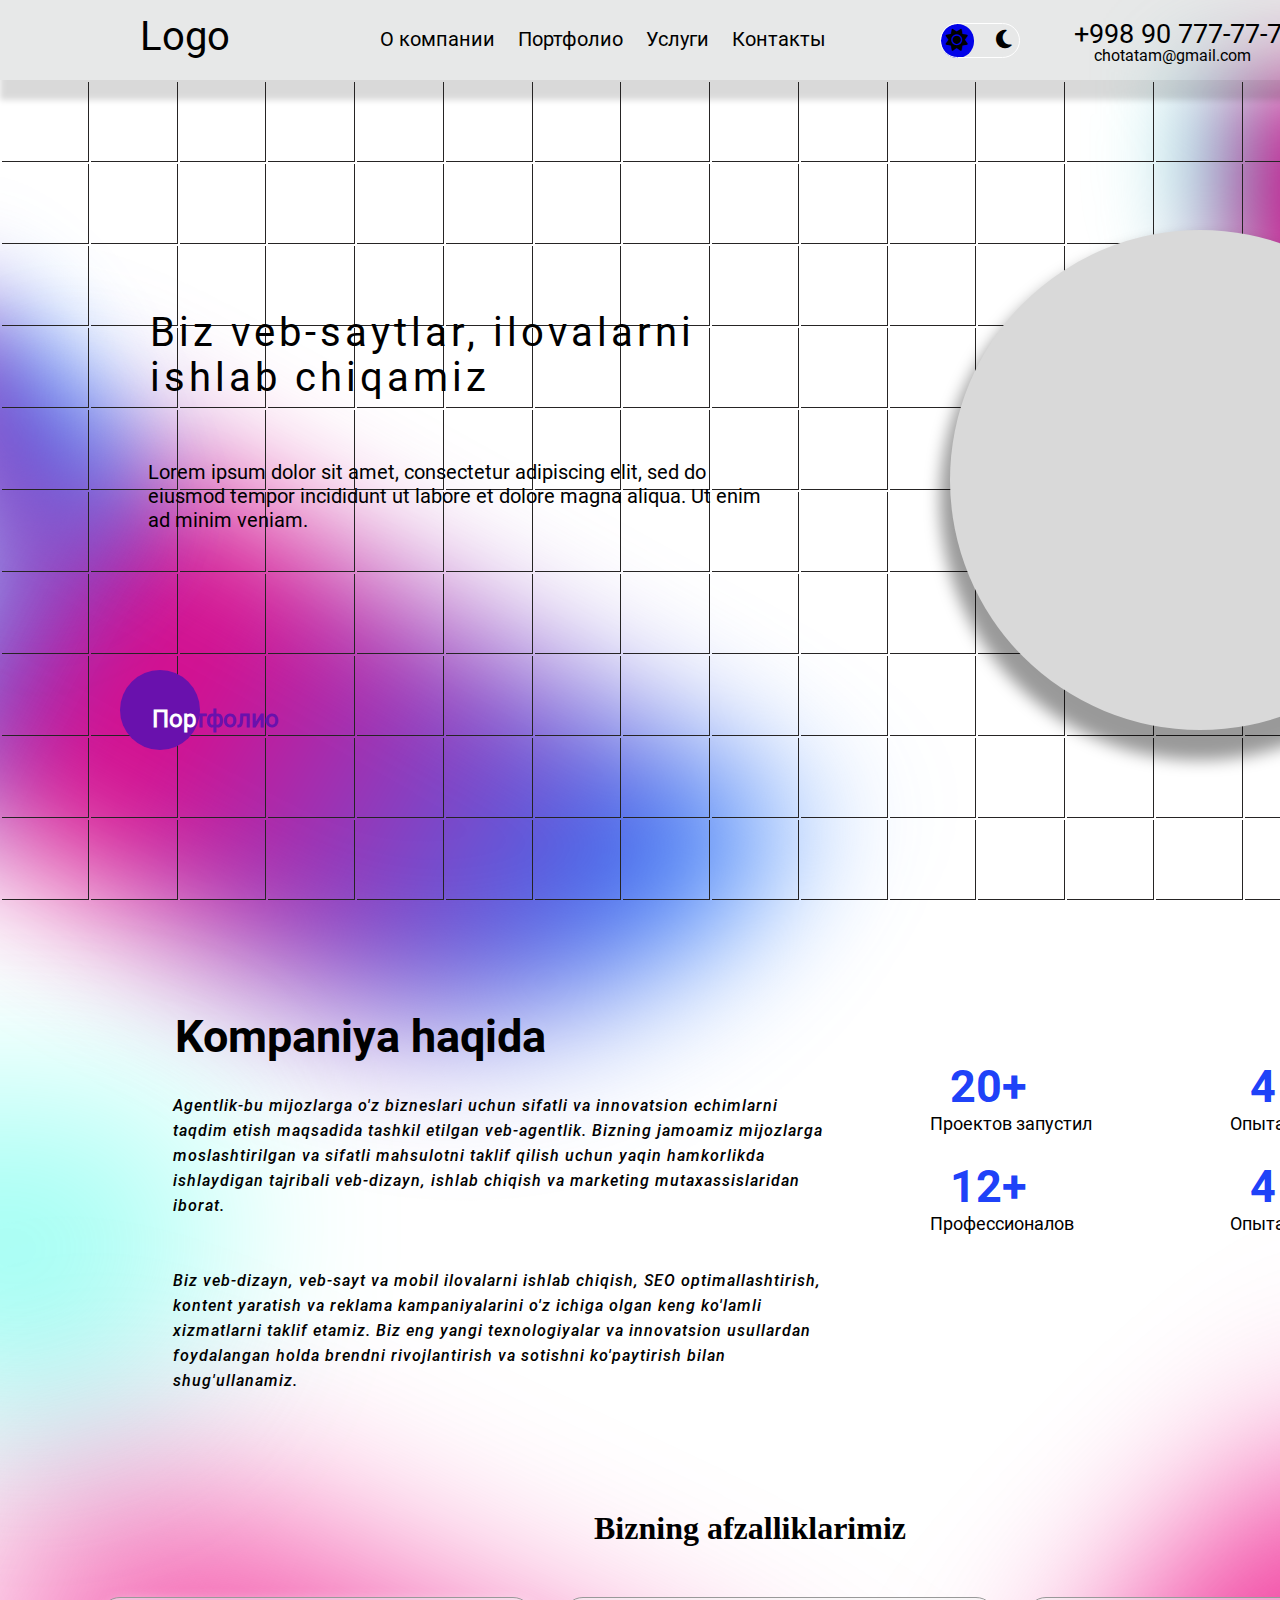
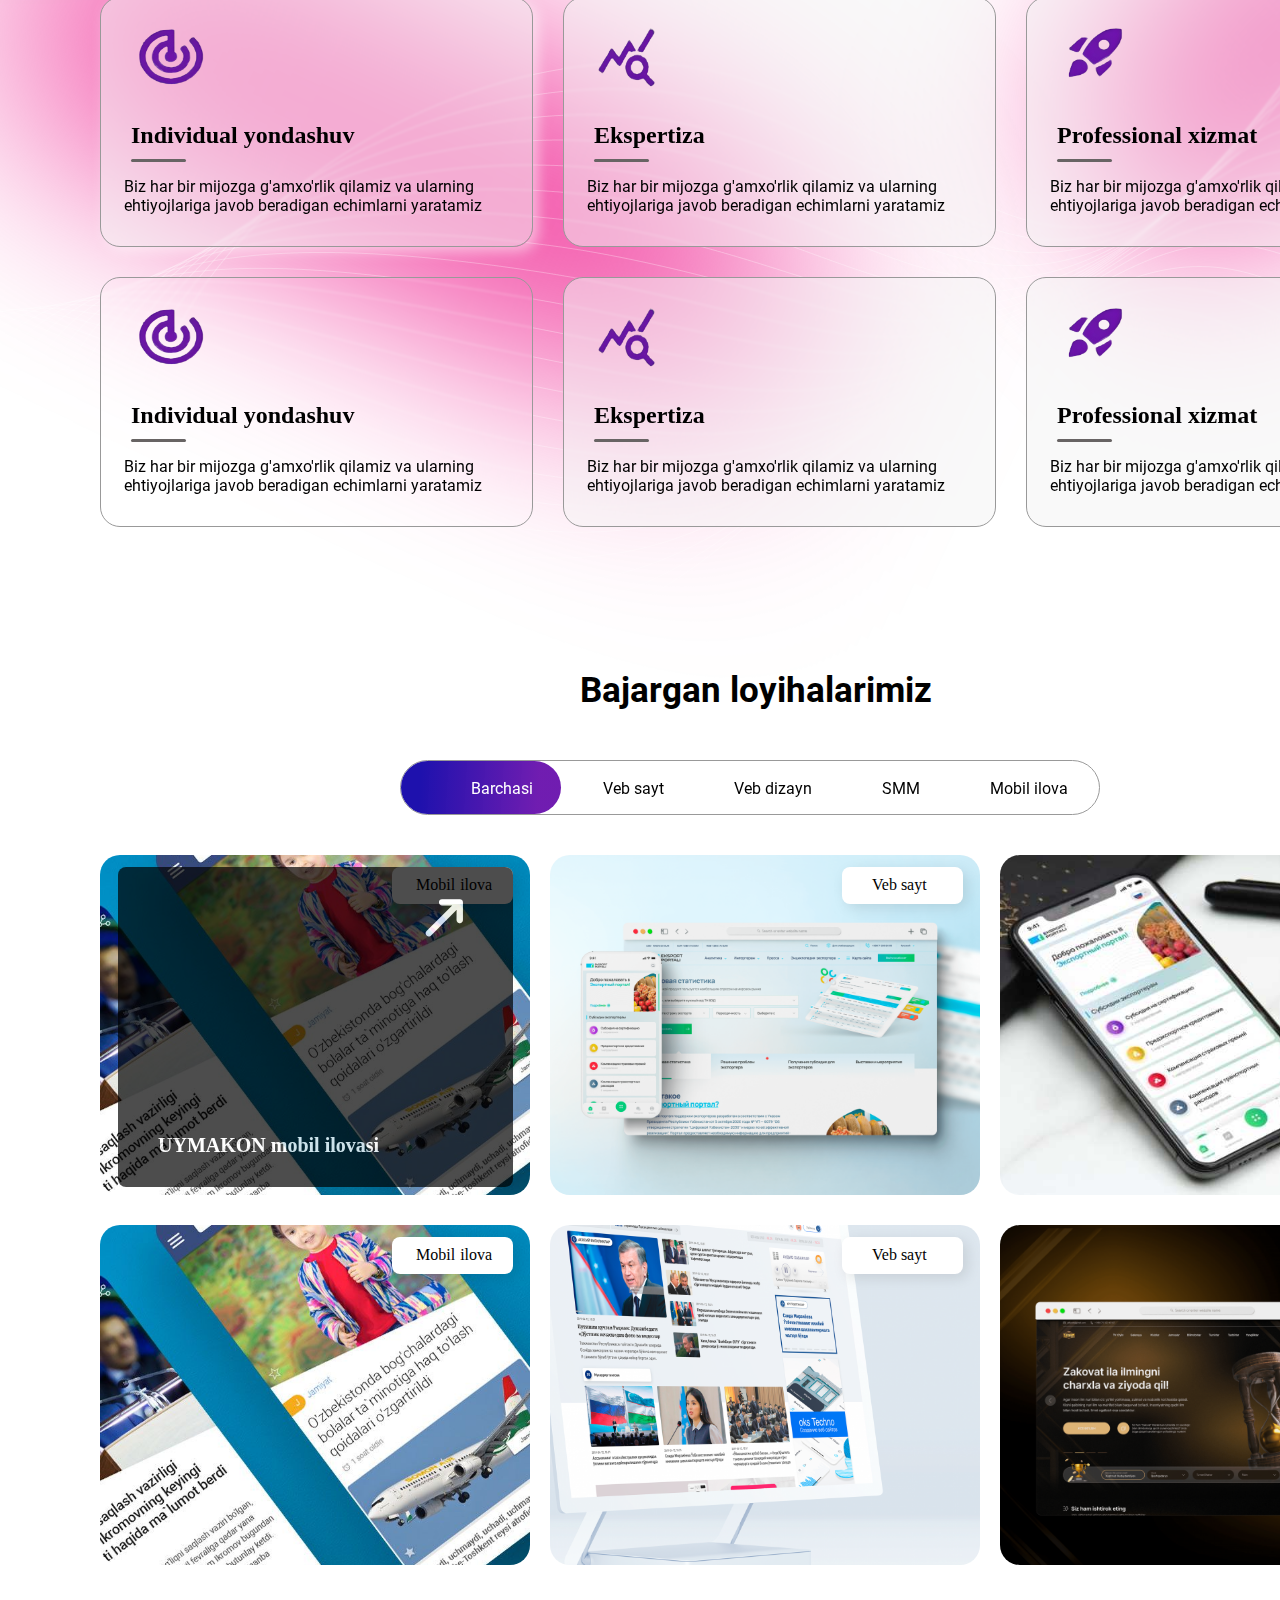
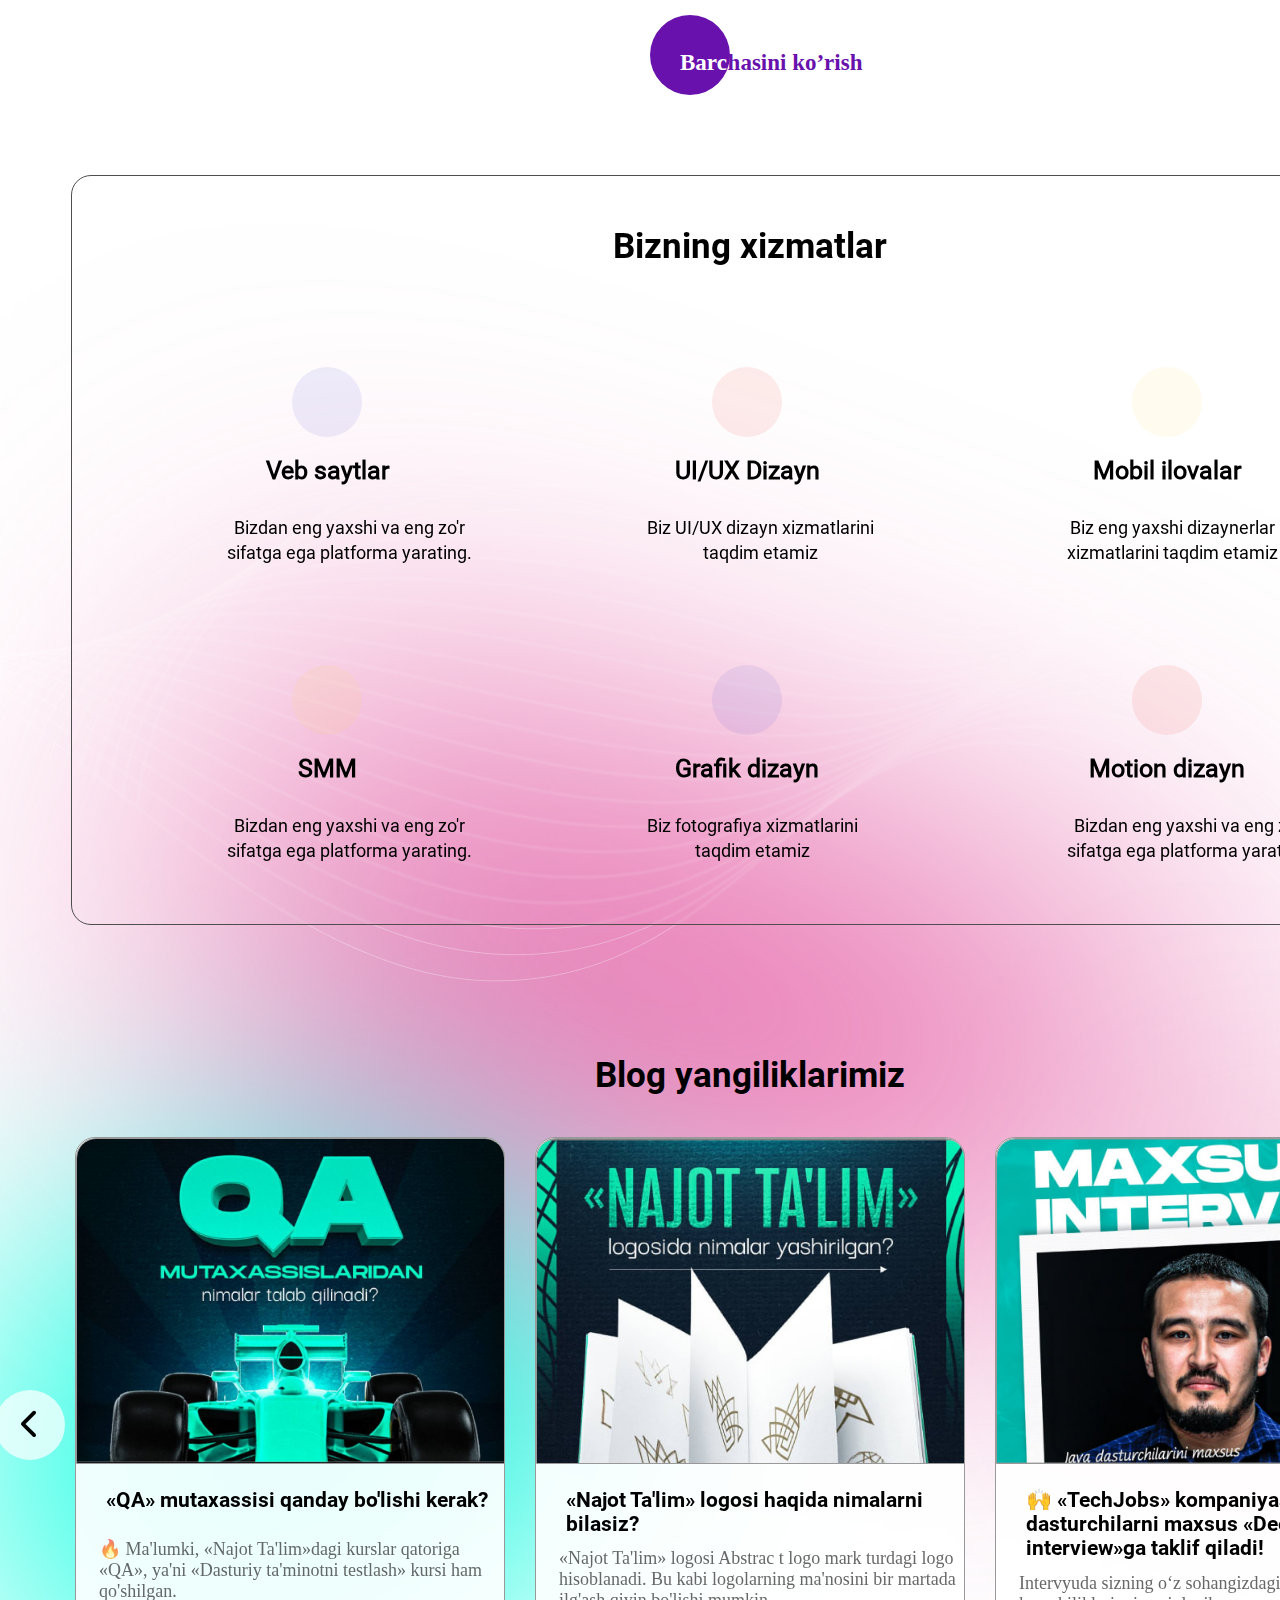
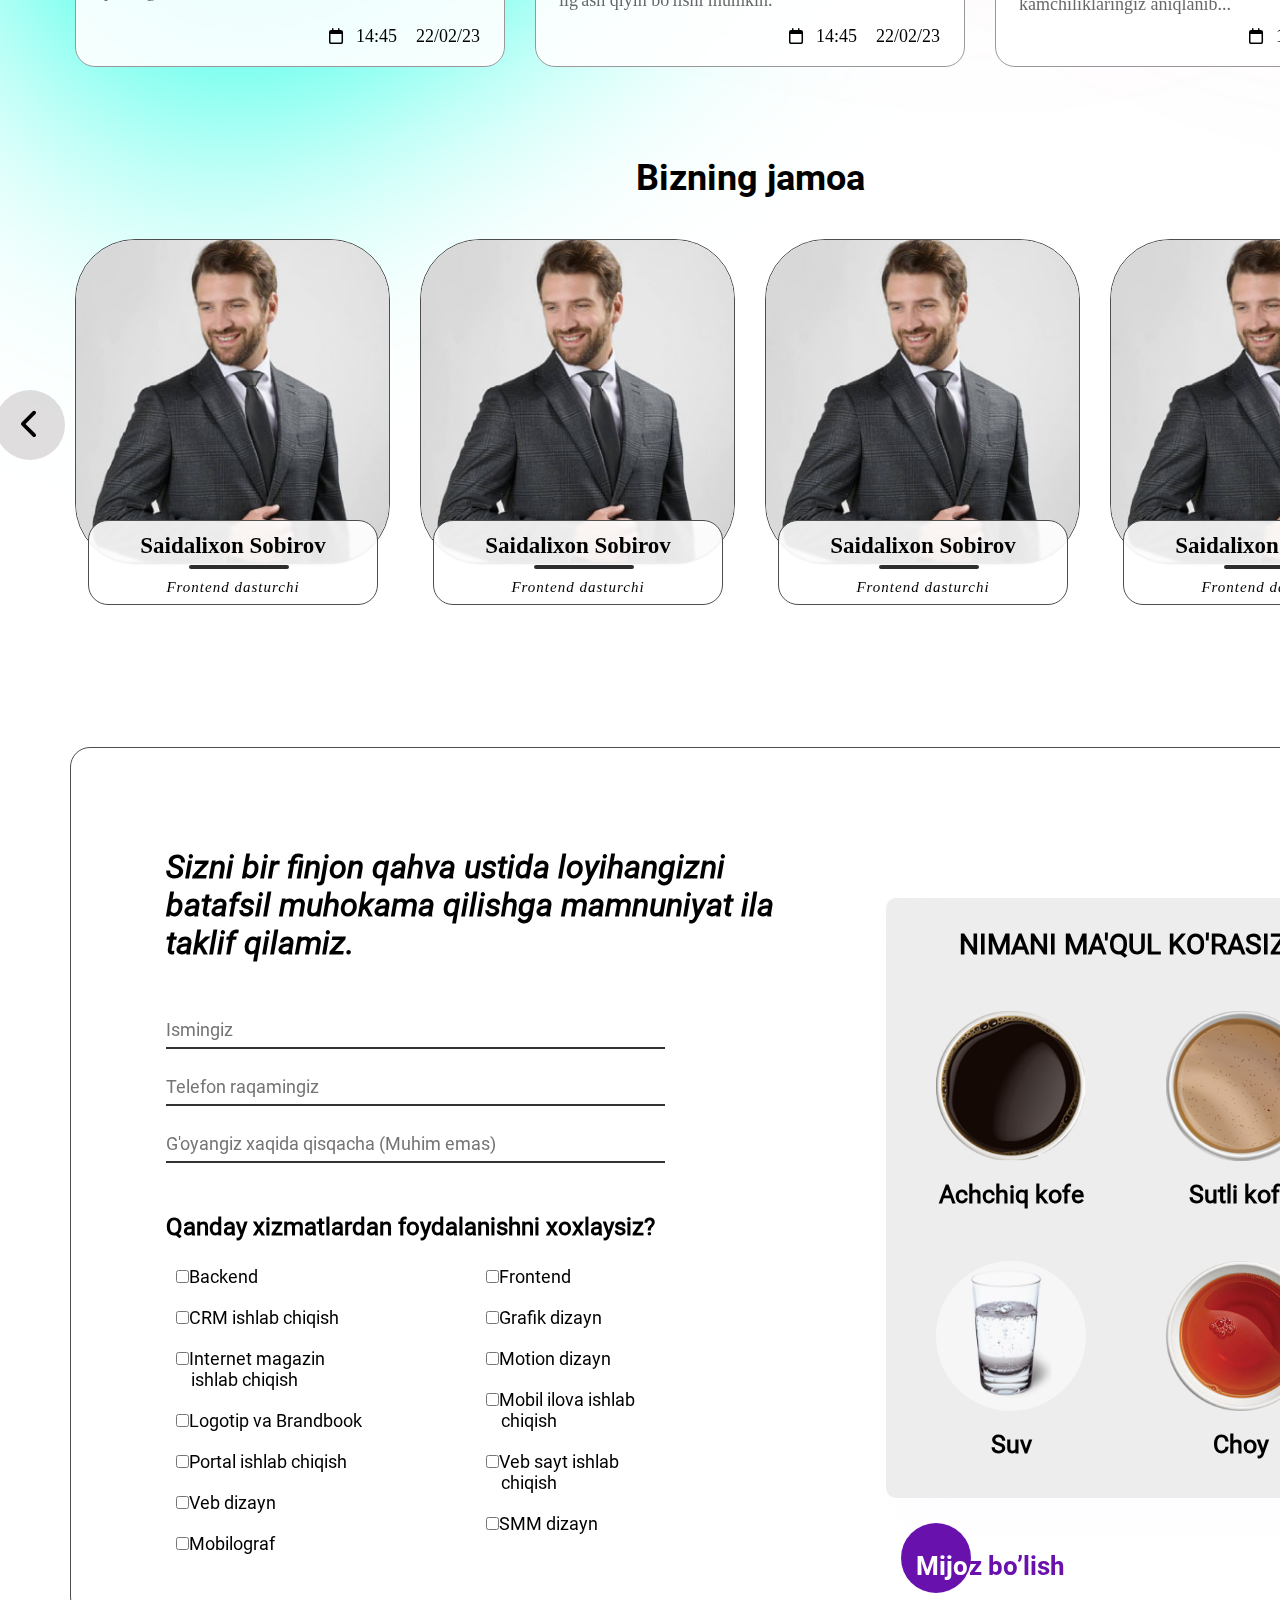
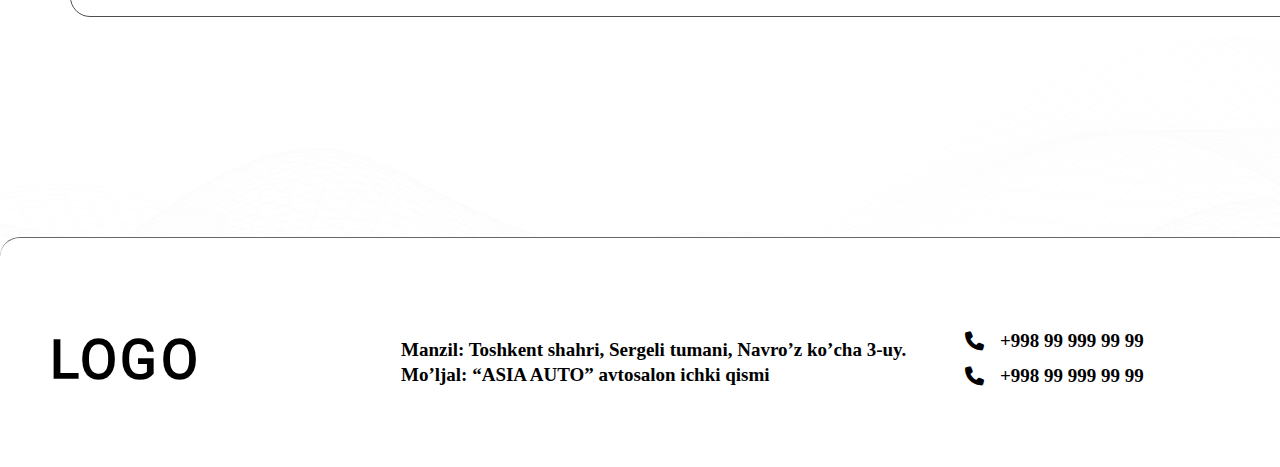
==== index.html @ abd41920 "commit" ====
<!DOCTYPE html>
<html lang="en">

<head>
    <meta charset="UTF-8">
    <meta http-equiv="X-UA-Compatible" content="IE=edge">
    <meta name="viewport" content="width=device-width, initial-scale=1.0">
    <title>Document</title>
    <link rel="stylesheet" href="./min.css">
    <link rel="stylesheet" href="./fontawesome-free-6.3.0-web/fontawesome-free-6.3.0-web/css/all.css">
</head>

<body>


    <div class="navbar" id="nav">
        <div class="contenr">
            <p id="l">Logo</p>
            <p id="p" class="rang">О компании</p>
            <p class="rang1">Портфолио</p>
            <p class="rang2">Услуги</p>
            <p class="rang3">Контакты</p>
            <div class="mom">

                <i class="fa-solid fa-sun" onclick="ok1()"></i>
                <i class="fa-sharp fa-solid fa-moon" onclick="ok2()"></i>
                <div class="oy"></div>



                <div class="numm">
                    <!-- <p id="ppp" class="rang4">+998-90-777-77-77</p> -->
                    <p id="pp" class="rang4">+998 90 777-77-77</p> <br>
                    <p id="pm" class="rang5"> chotatam@gmail.com</p>
                </div>

                <button id="but">Заказать звонок</button>

            </div>

        </div>
    </div>
    <!-- mobilne -->
   <div class="mnavbar">

    <div class="mcon">
        <h2 id="mh2">Logo</h2></div>
        <div class="wap">
            
            <div class="mmom">
                <i class="fa-solid fa-sun" id="ok1" onclick="ok1()"></i>
                <i class="fa-sharp fa-solid fa-moon" id="ok2" onclick="ok2()"></i>
                <div class="moy"></div>
            </div>
        </div>

   </div>
    <!-- /mobilni -->


    <div class="top">
        <div class="riga"></div>
        <div class="topp"></div>
        <div class="tep"></div>


        <div class="katak">
            <table>
                <tr id="tr">
                    <!-- <td id="td"> -->
                    <td></td>
                    <td></td>
                    <td></td>
                    <td></td>
                    <td></td>
                    <td></td>
                    <td></td>
                    <td></td>
                    <td></td>
                    <td></td>
                    <td></td>
                    <td></td>
                    <td></td>
                    <td></td>
                    <td></td>
                    <td></td>
                    <td></td>
                    <td></td>


                    <!-- </td> -->

                </tr>
                <tr id="tr">
                    <!-- <td id="td"> -->
                    <td></td>
                    <td></td>
                    <td></td>
                    <td></td>
                    <td></td>
                    <td></td>
                    <td></td>
                    <td></td>
                    <td></td>
                    <td></td>
                    <td></td>
                    <td></td>
                    <td></td>
                    <td></td>
                    <td></td>
                    <td></td>
                    <td></td>
                    <td></td>

                    <!-- </td> -->
                <tr id="tr" >
                    <!-- <td id="td"> -->
                    <td></td>
                    <td></td>
                    <td></td>
                    <td></td>
                    <td></td>
                    <td></td>
                    <td></td>
                    <td></td>
                    <td></td>
                    <td></td>
                    <td></td>
                    <td></td>
                    <td></td>
                    <td></td>
                    <td></td>
                    <td></td>
                    <td></td>
                    <td></td>

                    <!-- </td> -->

                </tr>
                <tr id="tr">
                    <!-- <td id="td"> -->
                    <td></td>
                    <td></td>
                    <td></td>
                    <td></td>
                    <td></td>
                    <td></td>
                    <td></td>
                    <td></td>
                    <td></td>
                    <td></td>
                    <td></td>
                    <td></td>
                    <td></td>
                    <td></td>
                    <td></td>
                    <td></td>
                    <td></td>
                    <td></td>

                    <!-- </td> -->

                </tr>
                <tr id="tr">
                    <!-- <td id="td"> -->
                    <td></td>
                    <td></td>
                    <td></td>
                    <td></td>
                    <td></td>
                    <td></td>
                    <td></td>
                    <td></td>
                    <td></td>
                    <td></td>
                    <td></td>
                    <td></td>
                    <td></td>
                    <td></td>
                    <td></td>
                    <td></td>
                    <td></td>
                    <td></td>

                    <!-- </td> -->

                </tr>
                <tr id="tr">
                    <!-- <td id="td"> -->
                    <td></td>
                    <td></td>
                    <td></td>
                    <td></td>
                    <td></td>
                    <td></td>
                    <td></td>
                    <td></td>
                    <td></td>
                    <td></td>
                    <td></td>
                    <td></td>
                    <td></td>
                    <td></td>
                    <td></td>
                    <td></td>
                    <td></td>
                    <td></td>

                    <!-- </td> -->

                </tr>
                <tr id="tr">
                    <!-- <td id="td"> -->
                    <td></td>
                    <td></td>
                    <td></td>
                    <td></td>
                    <td></td>
                    <td></td>
                    <td></td>
                    <td></td>
                    <td></td>
                    <td></td>
                    <td></td>
                    <td></td>
                    <td></td>
                    <td></td>
                    <td></td>
                    <td></td>
                    <td></td>
                    <td></td>

                    <!-- </td> -->

                </tr>

                </tr>
                <tr id="tr">
                    <!-- <td id="td"> -->
                    <td></td>
                    <td></td>
                    <td></td>
                    <td></td>
                    <td></td>
                    <td></td>
                    <td></td>
                    <td></td>
                    <td></td>
                    <td></td>
                    <td></td>
                    <td></td>
                    <td></td>
                    <td></td>
                    <td></td>
                    <td></td>
                    <td></td>
                    <td></td>

                    <!-- </td> -->

                </tr>
                <tr id="tr">
                    <!-- <td id="td"> -->
                    <td></td>
                    <td></td>
                    <td></td>
                    <td></td>
                    <td></td>
                    <td></td>
                    <td></td>
                    <td></td>
                    <td></td>
                    <td></td>
                    <td></td>
                    <td></td>
                    <td></td>
                    <td></td>
                    <td></td>
                    <td></td>
                    <td></td>
                    <td></td>


                    <!-- </td> -->

                </tr>
                <tr id="tr">
                    <!-- <td id="td"> -->
                    <td></td>
                    <td></td>
                    <td></td>
                    <td></td>
                    <td></td>
                    <td></td>
                    <td></td>
                    <td></td>
                    <td></td>
                    <td></td>
                    <td></td>
                    <td></td>
                    <td></td>
                    <td></td>
                    <td></td>
                    <td></td>
                    <td></td>
                    <td></td>


                    <!-- </td> -->

                </tr>
                <div class="mcon">
                    <div class="mkatak">
                        <!-- </td> -->
                        <tr id="mtd" >
                         <!-- <td id="td"> -->
                         <td></td>
                         <td></td>
                         <td></td>
                         <td></td>
                         <td></td>
                   
                         <!-- </td> -->
     
                     </tr> 
                     <tr   id="mtd">
                        <!-- <td id="td"> -->
                        <td></td>
                        <td></td>
                        <td></td>
                        <td></td>
                        <td></td>
                    
                        <!-- </td> -->
    
                    </tr> 
                    <tr   id="mtd">
                        <!-- <td id="td"> -->
                        <td></td>
                        <td></td>
                        <td></td>
                        <td></td>
                        <td></td>
                  
    
                        <!-- </td> -->
    
                    </tr> 
                    <tr  id="mtd" >
                        <!-- <td id="td"> -->
                        <td></td>
                        <td></td>
                        <td></td>
                        <td></td>
                        <td></td>
                
    
                        <!-- </td> -->
    
                    </tr> 
                    <tr   id="mtd">
                        <!-- <td id="td"> -->
                        <td></td>
                        <td></td>
                        <td></td>
                        <td></td>
                        <td></td>
                 
    
                        <!-- </td> -->
    
                    </tr> 
                    <tr  id="mtd" >
                        <!-- <td id="td"> -->
                        <td></td>
                        <td></td>
                        <td></td>
                        <td></td>
                        <td></td>
               
    
                        <!-- </td> -->
    
                    </tr> 
                    <tr  id="mtd" >
                        <!-- <td id="td"> -->
                        <td></td>
                        <td></td>
                        <td></td>
                        <td></td>
                        <td></td>
               
    
                        <!-- </td> -->
    
                    </tr> 
                    <tr  id="mtd" >
                        <!-- <td id="td"> -->
                        <td></td>
                        <td></td>
                        <td></td>
                        <td></td>
                        <td></td>
                   
    
                        <!-- </td> -->
    
                    </tr> 
                    <tr  id="mtd" >
                        <!-- <td id="td"> -->
                        <td></td>
                        <td></td>
                        <td></td>
                        <td></td>
                    
                       
                       
                       
                        <td></td>
    
                        <!-- </td> -->
    
                    </tr> 
             </div>
                </div>
            </table>
        </div>
       
    </div>
    <div class="contenrr">

        <h1 class="rang6">Biz veb-saytlar, ilovalarni <br>
            ishlab chiqamiz</h1>
        <p class="rang7">Lorem ipsum dolor sit amet, consectetur
            adipiscing elit, sed do <br> eiusmod tempor incididunt
            ut labore et dolore magna aliqua. Ut enim <br> ad minim veniam.</p>

        <!-- dumaloq -->
     <div class="mcon">   <div class="ura">
        <div class="dom"></div>
     <div class="domm"></div>
     <h2 class="rangh">Пор<span>тфолио</span> </h2>
     </div></div>
    </div>


    <div class="kompanya">

        <div class="tex">
            <h1 class="rang8">Kompaniya haqida</h1>
            <p class="rang9">Agentlik-bu mijozlarga o'z bizneslari uchun sifatli
                va innovatsion echimlarni <br> taqdim etish maqsadida tashkil
                etilgan veb-agentlik. Bizning jamoamiz mijozlarga <br> moslashtirilgan va
                sifatli mahsulotni taklif qilish uchun yaqin hamkorlikda <br> ishlaydigan
                tajribali veb-dizayn, ishlab chiqish va marketing mutaxassislaridan <br> iborat. <br> <br> <br>

                Biz veb-dizayn, veb-sayt va mobil ilovalarni ishlab chiqish, SEO optimallashtirish, <br>
                kontent yaratish va reklama kampaniyalarini o'z ichiga olgan keng ko'lamli <br> xizmatlarni
                taklif etamiz. Biz eng yangi texnologiyalar va innovatsion usullardan <br> foydalangan holda
                brendni rivojlantirish va sotishni ko'paytirish bilan <br> shug'ullanamiz.</p>
        </div>

        <div class="tex2">
            <div class="t1">
                <h1 id="ii"> 20+</h1>
                <p id="ip" class="rang10">Проектов запустил</p>
            </div>
            <div class="t2">
                <h1 id="ii"> 4 года</h1>
                <p id="ip" class="rang11"> Опыта разработки</p>
            </div> <br>
            <div class="t3">
                <h1 id="ii"> 12+</h1>
                <p id="ip" class="rang12"> Профессионалов</p>
            </div>
            <div class="t4">
                <h1 id="ii"> 4 года</h1>
                <p id="ip" class="rang13">Опыта разработки</p>
            </div>

        </div>
        <div class="topbl">

        </div>
    </div>

    <div class="contenrr">
        <div class="biz">
            <h1 class="rang14">Bizning afzalliklarimiz</h1>
            <div class="b1"><img src="./p3-removebg-preview.png" alt="" width="80px" height="80px" id="b1iim">
                <h2 id="soz">Individual yondashuv</h2>
                <div class="hr"></div>
                <p class="rang15">Biz har bir mijozga g'amxo'rlik qilamiz va ularning <br> ehtiyojlariga javob beradigan
                    echimlarni
                    yaratamiz</p>
            </div>
            <div class="b2"><img src="./p2-removebg-preview.png" alt="" width="80px" height="80px" id="b1iim">
                <h2 id="soz">Ekspertiza</h2>
                <div class="hr"></div>
                <p class="rang16">Biz har bir mijozga g'amxo'rlik qilamiz va ularning <br> ehtiyojlariga javob beradigan
                    echimlarni
                    yaratamiz</p>
            </div>
            <div class="b3"><img src="./p1-removebg-preview.png" alt="" width="80px" height="80px" id="b1iim">
                <h2 id="soz"> Professional xizmat</h2>
                <div class="hr"></div>
                <p class="rang17">Biz har bir mijozga g'amxo'rlik qilamiz va ularning <br> ehtiyojlariga javob beradigan
                    echimlarni
                    yaratamiz</p>
            </div>
            <div class="b4"><img src="./p3-removebg-preview.png" alt="" width="80px" height="80px" id="b1iim">
                <h2 id="soz"> Individual yondashuv</h2>
                <div class="hr"></div>
                <p class="rang18">Biz har bir mijozga g'amxo'rlik qilamiz va ularning <br> ehtiyojlariga javob beradigan
                    echimlarni
                    yaratamiz</p>
            </div>
            <div class="b5"><img src="./p2-removebg-preview.png" alt="" width="80px" height="80px" id="b1iim">
                <h2 id="soz">Ekspertiza</h2>
                <div class="hr"></div>
                <p class="rang19">Biz har bir mijozga g'amxo'rlik qilamiz va ularning <br> ehtiyojlariga javob beradigan
                    echimlarni
                    yaratamiz</p>
            </div>
            <div class="b6"><img src="./p1-removebg-preview.png" alt="" width="80px" height="80px" id="b1iim">
                <h2 id="soz">Professional xizmat</h2>
                <div class="hr"></div>
                <p class="rang20">Biz har bir mijozga g'amxo'rlik qilamiz va ularning <br> ehtiyojlariga javob beradigan
                    echimlarni
                    yaratamiz</p>
            </div>

            <div class="rt"></div>
            <div class="lt"></div>
        </div>

    </div>
    <div class="contenrr">
        <div class="loyiha">
            <h1 id="ba">Bajargan loyihalarimiz</h1>
            <div class="menyu">
                <p class="rang21" id="men" onclick="m1()" style="color: white; ">Barchasi</p>
                <p class="rang22" id="men" onclick="m2()"> Veb sayt</p>
                <p class="rang23" id="men" onclick="m3()">Veb dizayn</p>
                <p class="rang24" id="men" onclick="m4()">SMM</p>
                <p class="rang25" id="men" onclick="m5()">Mobil ilova</p>
                <div class="yumaloq"></div>
            </div>
            <div class="imge">
                <div class="imgg">
                    <div class="vv">
                        <h2 id="mm">Mobil <span id="ss">ilova</span></h2>
                    </div>
                    <img src="./img/i1.png" alt="" id="ima">
                </div>
                <div class="chiq1">
                    <div class="tex11">
                        <h2 id="nn">UYMAKON mobil ilovasi
                            <i class="fa-solid fa-arrow-up-long" id="ico"></i>
                        </h2>
                    </div>

                </div>
            </div>


            <div class="imge1">
                <div class="imgg">
                    <div class="vv">
                        <h2>Veb sayt</h2>
                    </div>
                    <img src="./img/i2.png" alt="" id="ima">

                </div>
                <div class="chiq">
                    <div class="tex1">

                    </div>
                    <h2 id="hh">UYMAKON mobil ilovasi
                        <i class="fa-solid fa-arrow-up-long" id="ico"></i>
                    </h2>
                </div>
            </div>


            <div class="imge2">
                <div class="imgg">
                    <div class="vv">
                        <h2 style="padding-left: 10px;">SMM</h2>
                    </div>
                    <img src="./img/i3.png" alt="" id="ima">
                </div>
                <div class="chiq">
                    <div class="tex1">

                    </div>

                    <h2 id="hh">UYMAKON mobil ilovasi
                        <i class="fa-solid fa-arrow-up-long" id="ico"></i>
                    </h2>
                </div>
            </div>


            <div class="imge3">
                <div class="imgg">
                    <div class="vv">
                        <h2 id="mm">Mobil <span id="ss">ilova</span></h2>
                    </div>
                    <img src="./img/i1.png" alt="" id="ima">
                </div>
                <div class="chiq">
                    <div class="tex1">

                    </div>
                    <h2 id="hh">UYMAKON mobil ilovasi
                        <i class="fa-solid fa-arrow-up-long" id="ico"></i>
                    </h2>
                </div>
            </div>


            <div class="imge4">
                <div class="imgg">
                    <div class="vv">
                        <h2>Veb sayt</h2>
                    </div>
                    <img src="./img/i5.png" alt="" id="ima">
                </div>
                <div class="chiq">
                    <div class="tex1">

                    </div>
                    <h2 id="hh">UYMAKON mobil ilovasi
                        <i class="fa-solid fa-arrow-up-long" id="ico"></i>
                    </h2>
                </div>
            </div>


            <div class="imge5">
                <div class="imgg">
                    <div class="vv">
                        <h2 style="padding-left: 10px;">SMM</h2>
                    </div>
                    <img src="./img/i6.png" alt="" id="ima">

                </div>
                <div class="chiq">
                    <div class="tex1">

                    </div>
                    <h2 id="hh">UYMAKON mobil ilovasi
                        <i class="fa-solid fa-arrow-up-long" id="ico"></i>
                    </h2>
                </div>
            </div>


            <div class="ish"></div>
            <h2 id="ish">Barc <span id="is">hasini ko’rish</span></h2>

        </div>

        <div class="contenrr">
            <div class="xizmat">
                <div class="bxiz">
                    <h1 id="iia">Bizning xizmatlar</h1>
                    <div class="bx1">
                        <div class="bd1" style="background: rgba(84, 84, 212, 0.1);">

                        </div>
                        <div class="btex1">
                            <h1 id="veb">Veb saytlar</h1>
                            <p class="rang31">Bizdan eng yaxshi va eng zo'r <br> sifatga ega platforma yarating.</p>
                        </div>
                    </div>

                    <div class="bx2">
                        <div class="bd2" style="background: rgba(240, 64, 55, 0.1);">

                        </div>
                        <div class="btex2">
                            <h1 id="veb">UI/UX Dizayn</h1>
                            <p class="rang26">Biz UI/UX dizayn xizmatlarini <br> taqdim etamiz </p>
                        </div>
                    </div>

                    <div class="bx3">
                        <div class="bd3" style="background: rgba(254, 220, 90, 0.1);">

                        </div>
                        <div class="btex3">
                            <h1 id="veb">Mobil ilovalar</h1>
                            <p class="rang27">Biz eng yaxshi dizaynerlar <br> xizmatlarini taqdim etamiz</p>
                        </div>
                    </div>

                    <div class="bx4">
                        <div class="bd4" style="background: rgba(254, 220, 90, 0.1);">

                        </div>
                        <div class="btex4">
                            <h1 id="veb">SMM</h1>
                            <p class="rang28">Bizdan eng yaxshi va eng zo'r <br> sifatga ega platforma yarating.</p>
                        </div>
                    </div>

                    <div class="bx5">
                        <div class="bd5" style="
                    background: rgba(84, 84, 212, 0.1);">

                        </div>
                        <div class="btex5">
                            <h1 id="veb">Grafik dizayn</h1>
                            <p class="rang29">Biz fotografiya xizmatlarini <br>
                                taqdim etamiz </p>
                        </div>
                    </div>

                    <div class="bx6">
                        <div class="bd6" style="
                    background: rgba(240, 64, 55, 0.1);">

                        </div>
                        <div class="btex6">
                            <h1 id="veb">Motion dizayn</h1>
                            <p class="rang30">Bizdan eng yaxshi va eng zo'r <br> sifatga ega platforma yarating.</p>
                        </div>
                    </div>
                </div>
                <div class="xmm">

                </div>
            </div>
        </div>

        <div class="contenrr">
            <div class="bizblog">
                <div class="bimg">
                    <h2 id="bllo">
                        Blog yangiliklarimiz
                    </h2>
                    <div class="blo1" id="blo">
                        <div class="bimg">
                            <img src="./img/bb1.png" alt="">
                        </div>
                        <h2 id="qq">«QA» mutaxassisi qanday bo'lishi kerak?</h2>
                        <p id="pqq" class="rang32">🔥 Ma'lumki, «Najot Ta'lim»dagi kurslar qatoriga «QA»,
                            ya'ni «Dasturiy ta'minotni testlash» kursi ham qo'shilgan. </p>
                        <p id="qpas"><i class="fa-regular fa-calendar"></i>
                        <h2 id="data1">14:45</h2>
                        <h2 id="data">22/02/23</h2>
                        </p>
                    </div>
                    <div class="blo2">
                        <div class="bimg2">
                            <img src="./img/bb2.jpg" alt="">
                        </div>
                        <h2 id="qq">«Najot Ta'lim» logosi haqida nimalarni bilasiz?</h2>
                        <p id="pqq" style="margin-top: 10px;" class="rang33">«Najot Ta'lim» logosi Abstrac t logo mark
                            turdagi logo hisoblanadi.
                            Bu kabi logolarning ma'nosini bir martada ilg'ash qiyin bo'lishi mumkin.</p>
                        <p id="qpas"><i class="fa-regular fa-calendar"></i>
                        <h2 id="data1">14:45</h2>
                        <h2 id="data">22/02/23</h2>
                        </p>



                    </div>
                    <div class="blo3">
                        <div class="bimg3">
                            <img src="./img/bb3.jpg" alt="">
                        </div>
                        <h2 id="qq">🙌 «TechJobs» kompaniyasi Java dasturchilarni maxsus «Deep interview»ga taklif
                            qiladi!</h2>
                        <p id="pqq" style="margin-top: 35px;" class="rang34">Intervyuda sizning oʻz sohangizdagi
                            boʻshliqlaringiz, kamchiliklaringiz aniqlanib...</p>
                        <p id="qpas"><i class="fa-regular fa-calendar"></i>
                        <h2 id="data1">14:45</h2>
                        <h2 id="data">22/02/23</h2>
                        </p>

                    </div>
                    <div class="ran"></div>
                    <div class="ran1"></div>
                    <button id="bu" onclick="le1()"><i class="fa-solid fa-chevron-left"></i></button>
                    <button id="buu"><i class="fa-solid fa-chevron-right"></i></button>
                </div>
            </div>
        </div>

        <div class="contenrr">
            <div class="bjamo">
                <h1 id="bj">Bizning jamoa</h1>
                <div class="bj1">
                    <img src="./img/bj6.jpg" alt="">
                    <div class="fro" id="fro">
                        <h2 id="tf">Saidalixon Sobirov</h2>
                        <div class="tf"></div>
                        <h2 id="tff">Frontend dasturchi</h2>
                    </div>
                </div>

                <div class="bj2">
                    <img src="./img/bj6.jpg" alt="">
                    <div class="fro" id="fro1">

                        <h2 id="tf">Saidalixon Sobirov</h2>
                        <div class="tf"></div>
                        <h2 id="tff">Frontend dasturchi</h2>
                    </div>
                </div>

                <div class="bj3">
                    <img src="./img/bj6.jpg" alt="">
                    <div class="fro" id="fro2">
                        <h2 id="tf">Saidalixon Sobirov</h2>
                        <div class="tf"></div>
                        <h2 id="tff">Frontend dasturchi</h2>
                    </div>
                </div>

                <div class="bj4">
                    <img src="./img/bj6.jpg" alt="">
                    <div class="fro" id="fro3">
                        <h2 id="tf">Saidalixon Sobirov</h2>
                        <div class="tf"></div>
                        <h2 id="tff">Frontend dasturchi</h2>
                    </div>
                </div>
                <button id="bu1" onclick="le1()"><i class="fa-solid fa-chevron-left"></i></button>
                <button id="buu1"><i class="fa-solid fa-chevron-right"></i></button>
            </div>
        </div>

        <div class="contenrr">
            <div class="choy">
                <div class="kchoy">
                    <div class="choy1">
                        <h1 id="cc">Sizni bir finjon qahva ustida loyihangizni batafsil muhokama qilishga mamnuniyat ila
                            taklif qilamiz.</h1>
                        <input type="name" id="name" class="baa" placeholder="Ismingiz">
                        <input type="name" id="name1" placeholder="Telefon raqamingiz">
                        <input type="name" id="name2" placeholder="G'oyangiz xaqida qisqacha (Muhim emas)">
                        <h2 id="cc1">Qanday xizmatlardan foydalanishni xoxlaysiz?</h2>

                        <div class="chk">
                            <p> <input type="checkbox" id="chk">Backend</p> <br>
                            <p> <input type="checkbox"  id="chk">CRM ishlab chiqish</p><br>
                            <p> <input type="checkbox"  id="chk">Internet magazin <span id="ch2">ishlab</span> chiqish</p><br>
                            <p> <input type="checkbox"  id="chk">Logotip va Brandbook</p><br>
                            <p> <input type="checkbox"  id="chk">Portal ishlab chiqish </p><br>
                            <p><input type="checkbox"  id="chk">Veb dizayn</p><br>
                            <p><input type="checkbox"  id="chk">Mobilograf</p><br>


                        </div>

                        <div class="chk1">
                            <p> <input type="checkbox"  id="chk">Frontend</p> <br>
                            <p> <input type="checkbox"  id="chk">Grafik dizayn</p><br>
                            <p> <input type="checkbox"  id="chk">Motion dizayn</p><br>
                            <p> <input type="checkbox"  id="chk">Mobil ilova
                                ishlab <span id="ch3"  id="chk">chiqish</span></p><br>
                            <p> <input type="checkbox"  id="chk">Veb sayt ishlab <span id="ch1">chiqish</span> </p><br>
                            <p><input type="checkbox"  id="chk">SMM dizayn</p><br>



                        </div>

                    
                    </div>
                    <div class="choy2">
                        <h1 id="oxir">NIMANI MA'QUL KO'RASIZ?</h1>
                        <div class="imgch">
                            <img src="./img/kof.png" alt="">
                            <h2 id="ko">Achchiq kofe</h2>
                        </div>
                        <div class="imgch1">
                            <img src="./img/sut.png" alt="" > 
                            <h2 id="ko">Sutli kofe</h2>
                        </div>
                        <div class="imgch2">
                            <img src="./img/suv.png" alt="" style="border-radius: 50%
                            ;">
                            <h2 id="ko">Suv</h2>
                        </div>
                        <div class="imgch3">
                            <img src="./img/choy.png" alt="">
                            <h2 id="ko">Choy</h2>
                        </div>
                    </div>
                    <div class="chdom"></div>
                    <div class="choy3">
                        <h2>Mijo <span id="mmz">z bo’lish</span></h2>
                    </div>
                </div>
            </div>
        </div>
        <div class="contenrr">
            <div class="logo">
                <div class="log"></div>
                <div class="log1">
                        <h1 id="loo">LOGO</h1>
                        <h2 id="manzil">Manzil:  Toshkent shahri, Sergeli tumani, Navro’z ko’cha 3-uy. <br>
                            Mo’ljal:  “ASIA AUTO” avtosalon ichki qismi</h2>
                           <div class="nam">
                            <h2 id="nam"><i class="fa-solid fa-phone"></i> +998 99 999 99 99</h2> 
                            <h2 id="nam"> <i class="fa-solid fa-phone"></i>+998 99 999 99 99</h2>
                           </div>
                           <div class="ijti">
                         <h2> <i class="fab fa-telegram"></i></h2>
                         <h2> <i class="fab fa-instagram"></i></h2>
                         <h2><i class="fa-brands fa-facebook"></i></h2>

                           </div>
                </div>
            </div>
        </div>
        <script src="./app.js"></script>
</body>

</html>
---- min.css ----
html {
  scroll-behavior: smooth;
}



* {
  margin: 0;
  padding: 0;
  box-sizing: border-box;

}


body {
  height: 1000px;
}


#ac {
  width: 100%;
  height: 100%;

}

.navbar {
  width: 100%;
  height: 80px;
  background-color:
    rgba(23, 25, 29, 0.1);
  /* position: fixed ; */
  z-index: 50;
  box-shadow: 0px 20px 6px 0px rgb(0 0 0 / 15%);
  top: 0;

}

.top {
  width: 100%;
  height: 80px;

  top: 0;

}

.contenr {
  width: 1500px;
  margin: 0 auto;
  padding: 15px 0;
  height: 0;


}

.contenrr {
  width: 1500px;
  margin: 0 auto;
}

.rang,
.rang1,
.rang2,
.rang3 {
  font-size: 20px;
  padding-top: 12px;
  font-family: ok;
}

#p {
  padding-left: 150px;

}

p {
  float: left;
  padding-left: 23px;
}

#l {
  font-size: 40px;
  padding-left: 90px;
  margin-top: -2px;
  font-family: ok;
}


.mom {
  margin-left: 890px;
  width: 80px;
  height: 35px;
  margin-top: 8px;
  border-radius: 50px;
  border: 1px solid white;
  cursor: pointer;


}

.fa-moon {
  margin-left: 55px;
  margin-top: 5px;
  font-size: 21px;
  cursor: pointer;
  position: fixed;
  position: relative;
}



.fa-sun {
  font-size: 22px;
  margin-left: 5px;
  margin-top: 5px;
  cursor: pointer;
  position: absolute;

}

.oy {
  width: 33px;
  height: 34px;
  background-color: blue;
  border-radius: 50px;
  margin-top: -27px;
  margin-left: 0px;
  cursor: pointer;
  position: relative;
  z-index: -1;



}


table {
  width: 100%;
  margin: 0;
  border: none;
  border-top: none;
  box-sizing: border-box;
  position: absolute;


}

td {

  padding: 0;
  padding: 0 auto;
  height: 80px;
  margin: 0 auto;
  border: 1px solid rgb(38, 36, 36);





}

.katak {
  width: 1600px;
  /* margin-top: 48px; */

}

#tr>td {
  border-top: none;
  border-left: none;
  filter: blur(0.6px);

}

.numm {
  float: left;

}

#pp {
  position: absolute;
  font-size: 27px;
  margin: -40px 0 0 110px;
  font-family: ok;
  width: 300px;

}

#pm {
  position: absolute;
  /* font-size: 25px; */
  margin: -30px 0 0 130px;
  font-family: ok;
}

#but {
  float: left;
  position: absolute;
  top: 0;
  margin: 12px 0 0 410px;
  width: 180px;
  height: 50px;
  font-size: 15px;
  background-color: rgba(105, 17, 173, 1);
  border: none;
  border-radius: 5px;
  color: white;
  font-family: ok;
  transition: 1.5s;

}


.riga {
  position: absolute;
  width: 354px;
  height: 312px;
  background: linear-gradient(to left, #267DFF -25%, rgba(237, 0, 128, 1) 78%, #00FFE0 100%);
  filter: blur(50px);
  z-index: -1;
  border-bottom-left-radius: 305px;
  border-bottom-right-radius: 200px;
  border-top-right-radius: 50px;
  right: 0;
  right: 0;

}

.dom {
  width: 500px;
  height: 500px;
  position: absolute;
  background-color: rgba(217, 217, 217, 1);
  border-radius: 50%;
  /* right: 0; */
  margin: 70px 70px 0 950px;
  box-shadow: 0px 20px 16px 10px rgb(0 0 0 / 40%);
}

.rang6 {
  position: absolute;
  z-index: 10;
  width: 600px;
  line-height: 45px;
  margin: 150px 0 0 150px;
  font-family: ok;
  font-size: 40px;
  font-weight: lighter;

  letter-spacing: 4px;
}


@font-face {
  font-family: ok;
  src: url(./Roboto/Roboto-Regular.ttf);
}

.rang7 {
  position: absolute;
  z-index: 10;
  margin: 300px 0 0 125px;
  font-family: ok;
  font-size: 20px;

}

.topp {
  position: absolute;
  width: 854px;
  height: 410px;
  background: linear-gradient(to left, #267DFF 5%, rgba(237, 0, 128, 1) 78%, #267DFF 100%);
  filter: blur(70px);
  z-index: -1;
  border-bottom-left-radius: 3005px;
  border-bottom-right-radius: 200000px;
  border-top-left-radius: 15000px;
  left: -100px;
  margin: 500px 0 0 0;
  transform: rotate(29deg);

}

.tep {
  position: absolute;
  width: 154px;
  height: 310px;
  background: linear-gradient(to left, #267DFF 40%, rgba(237, 0, 128, 1) 30%, #267DFF 100%);
  filter: blur(50px);
  z-index: -1;
  border-radius: 50%;
  left: -070px;
  margin: 200px 0 0 0;
  transform: rotate(-30deg);

}




.domm {
  width: 80px;
  height: 80px;
  background-color: rgba(105, 17, 173, 1);
  border-radius: 50%;
  position: absolute;
  top: 670px;
  margin-left: 120px;

}

.rangh {
  position: absolute;
  margin: 545px 0 0 152px;
  color: white;
  font-family: ok;
}

span {
  color: rgba(105, 17, 173, 1);
}

.kompanya {
  width: 1500px;
  height: 600px;
  /* background-color: #267DFF; */
  position: relative;
  margin: 750px auto 0 auto;


}


.rang8 {
  font-size: 45px;
  margin: 0 0 0 25px;
  font-family: oo;

}

@font-face {
  font-family: oo;
  src: url(./Roboto/Roboto-Bold.ttf);
}

.tex {
  width: 700px;
  height: auto;
  margin: 100px 0 0 150px;
  position: absolute;
  z-index: 1;

}

.rang9 {
  font-family: op;
  padding-top: 30px;
  letter-spacing: 1px;
  line-height: 25px;
}

@font-face {
  font-family: op;
  src: url(./Roboto/Roboto-MediumItalic.ttf);
}

.topbl {
  width: 400px;
  height: 300px;
  background-color: #00FFE0;
  filter: blur(100px);
  border-bottom-left-radius: 3005px;
  border-bottom-right-radius: 2000px;
  opacity: 0.4;
  position: relative;
  top: 200px;
  left: -200px;
}

.tex2 {
  position: absolute;
  width: 600px;
  height: 400px;
  /* background-color: #00FFE0; */
  right: 0;
  top: 50px;

}

.t1 {
  width: 300px;
  height: 100px;
  float: left;
  margin: 100px 0 0 0;
}

.t2 {
  width: 300px;
  height: 100px;
  float: left;
  margin: 100px 0 0 0;
}

.t3 {
  width: 300px;
  height: 100px;
  float: left;
}

.t4 {
  width: 300px;
  height: 100px;
  float: left;
}

#ii {
  padding-left: 50px;
  font-size: 45px;
  font-family: oo;
  color: rgba(0, 40, 248, 0.89);
}

#ip {
  padding-left: 30px;
  font-family: ok;
  font-size: 18px;

}

.biz {
  width: 100%;
  height: 700px;
  background-image: url(./lines.png);
  background-repeat: no-repeat;
}

.rang14 {
  text-align: center;
}

.b1 {
  box-sizing: border-box;
  position: relative;
  width: 433px;
  height: 250px;
  left: 100px;
  top: 50px;
  float: left;
  background-color: rgba(243, 243, 243, 0.5);
  border: 1px solid #999999;
  box-shadow: 5px 4px 14px rgba(255, 255, 255, 0.55);
  backdrop-filter: blur(1px);

  border-radius: 20px;


}

.b2 {
  box-sizing: border-box;
  float: left;
  width: 433px;
  height: 250px;
  left: 130px;
  top: 50px;
  position: relative;
  background-color: rgba(243, 243, 243, 0.5);
  border: 1px solid #999999;
  backdrop-filter: blur(1px);

  border-radius: 20px;
}

.b3 {
  box-sizing: border-box;
  position: relative;
  width: 433px;
  height: 250px;
  left: 160px;
  top: 50px;
  float: left;
  background-color: rgba(243, 243, 243, 0.5);
  border: 1px solid #999999;
  backdrop-filter: blur(1px);
  /* Note: backdrop-filter has minimal browser support */

  border-radius: 20px;
}

.b4 {
  box-sizing: border-box;
  position: relative;
  float: left;
  width: 433px;
  height: 250px;
  left: 100px;
  top: 80px;
  border: 1px solid #999999;
  backdrop-filter: blur(1px);

  border-radius: 20px;
}

.b5 {
  box-sizing: border-box;
  position: relative;
  float: left;
  width: 433px;
  height: 250px;
  left: 130px;
  top: 80px;

  background-color: rgba(243, 243, 243, 0.5);
  border: 1px solid #999999;
  backdrop-filter: blur(1px);

  border-radius: 20px;
}

.b6 {
  box-sizing: border-box;
  position: relative;
  float: left;
  width: 433px;
  height: 250px;
  left: 160px;
  top: 80px;

  background-color: rgba(243, 243, 243, 0.5);
  border: 1px solid #999999;
  backdrop-filter: blur(1px);
  /* Note: backdrop-filter has minimal browser support */

  border-radius: 20px;
}

.lt {
  position: absolute;
  z-index: -1;
  width: 800px;
  height: 200px;
  filter: blur(120px);
  background-color: rgba(237, 0, 128, 1);
  transform: rotate(25deg);
  margin: 100px 0 0 0;
}

.rt {
  position: absolute;
  z-index: -1;
  width: 400px;
  height: 200px;
  filter: blur(100px);
  background-color: rgba(237, 0, 128, 1);
  transform: rotate(-45deg);
  margin: 0px 0 0 1078px;

}

#b1iim {
  margin: 20px 0 0 30px;
}


.hr {
  width: 55px;
  height: 3px;
  border-radius: 20px;
  background-color: #686464;
  margin: 10px 0 15px 30px;
}


#soz {
  padding: 20px 0 0 30px;
}

.rang15,
.rang16,
.rang17,
.rang18,
.rang19,
.rang20 {
  font-family: ok;
}



.loyiha {
  width: 100%;
  height: 600px;
  /* background-color: #3c00ff; */
}

.menyu {
  height: 55px;
  width: 700px;
  background-color: #267DFF;
  margin: 150px auto 0 auto;
  box-sizing: border-box;
  background: rgba(255, 255, 255, 0.5);
  border: 1px solid #999999;
  backdrop-filter: blur(2px);
  /* Note: backdrop-filter has minimal browser support */

  border-radius: 90px;
}


#men {
  padding: 18px 0 0 70px;
  font-family: ok;
  cursor: pointer;
  transition: 1s;

}

.yumaloq {
  width: 160px;
  height: 100%;
  background: linear-gradient(93.5deg, #1E11AD 12.37%, rgba(105, 17, 173, 0.95) 85.28%);
  border-radius: 30px;
  transition: 1s;
  position: relative;
  z-index: -1;
}

#ba {

  position: absolute;
  margin: -90px 0 0 580px;
  font-family: oo;
  font-size: 35px;
}

/* imglar bolimi */
.imge {
  width: 430px;
  height: 340px;
  float: left;

}

.imgg img {
  width: 430px;
  height: 340px;
  border-radius: 20px;
  margin: 40px 0 0 100px;
  object-fit: cover;
}

.chiq1 {
  width: 395px;
  height: 320px;
  border-radius: 8px;
  position: absolute;
  margin: -332px 0 0 118px;


}

.tex11 {
  background: rgba(0, 0, 0, 0.87);
  width: 395px;
  height: 320px;
  opacity: .8;
  border-radius: 8px;

}

#nn {
  position: absolute;
  bottom: 30px;
  color: white;
  margin: 0 0 0 40px;
  font-style: normal;
  font-weight: 700;
  font-size: 20px;
  line-height: 24px;

}



/* 1 */

.imge1,
.imge2,
.imge3,
.imge4,
.imge5 {
  width: 430px;
  height: 340px;
  cursor: pointer;
  float: left;
  margin-left: 20px;
  margin-bottom: 30px;
}

.imge3 {
  margin-left: 0;
}

.imgg img {
  width: 430px;
  height: 340px;
  border-radius: 20px;
  margin: 40px 0 0 100px;
  object-fit: cover;
}

.chiq {
  width: 395px;
  height: 320px;
  border-radius: 8px;
  overflow: hidden;
  position: absolute;
  margin: -332px 0 0 118px;
}

.tex1 {
  background: rgba(0, 0, 0, 0.87);
  width: 395px;
  height: 320px;
  transition: 1.2s;
  opacity: .8;
  opacity: -1;


}

.imge1:hover .tex1 {
  transform: scale(1.2);
  transition: 1.2s;
  opacity: .8;
  cursor: pointer;
}

.imge2:hover .tex1 {
  transform: scale(1.2);
  transition: 1.2s;
  opacity: .8;
  cursor: pointer;
}

.imge3:hover .tex1 {
  transform: scale(1.2);
  transition: 1.2s;
  opacity: .8;
  cursor: pointer;
}

.imge4:hover .tex1 {
  transform: scale(1.2);
  transition: 1.2s;
  opacity: 0.7;
  cursor: pointer;
}

.imge5:hover .tex1 {
  transform: scale(1.2);
  transition: 1.2s;
  opacity: .8;
  cursor: pointer;
}

.imge1:hover #hh {
  opacity: 1;
  transition: 1.2s;

}

.imge2:hover #hh {
  opacity: 1;
  transition: 1.2s;

}

.imge3:hover #hh {
  opacity: 1;
  transition: 1.2s;

}

.imge4:hover #hh {
  opacity: 1;
  transition: 1.2s;

}

.imge5:hover #hh {
  opacity: 1;
  transition: 1.2s;

}

#hh {
  position: absolute;
  bottom: 30px;
  color: white;
  margin: 0 0 0 40px;
  font-style: normal;
  font-weight: 700;
  font-size: 20px;
  line-height: 24px;
  opacity: -1;
  transition: 1.2s;

}

.vv {
  position: absolute;
  width: 121px;
  height: 37px;
  background: #FFFFFF;
  box-shadow: 4px 4px 14px rgba(0, 0, 0, 0.1);
  border-radius: 8px;
  margin: 52px 0 0 392px;
}

.vv h2 {
  font-style: normal;
  font-weight: 400;
  font-size: 16px;
  line-height: 19px;

  color: #000000;
  position: absolute;
  width: 61px;
  height: 19px;
  margin: 8px 30px;
}

#ico {
  font-size: 50px;
  position: absolute;
  margin: -240px 0 0 50px;
  transform: rotate(45deg);


}

#mm {

  font-style: normal;
  font-weight: 400;
  font-size: 16px;
  line-height: 19px;

  color: #000000;
  position: absolute;
  width: 61px;
  height: 19px;
  margin: 8px 24px;


}

#ss {
  position: absolute;
  padding-left: 5px;

  color: #000000;
}

.ish {

  width: 80px;
  height: 80px;
  background-color: rgba(105, 17, 173, 1);
  border-radius: 50%;
  position: absolute;
  margin: 800px 0 0 650px;

  z-index: -2;

}

#ish {
  margin: 835px 0 0 680px;
  z-index: 1;
  color: white;
  font-size: 23px;

}

#is {
  z-index: 1;
  margin-left: -5px;
}

.xizmat {
  background-image: url(./lines.png);
  width: 100%;
  height: 800px;
  /* background-color: #000000; */
  float: left;
  margin-top: 300px;

}

.bxiz {
  width: 1358px;
  height: 750px;
  margin: -80px auto 0 auto;
  border: 1px solid #4E4E4E;
  backdrop-filter: blur(1px);
  border-radius: 20px;
}

.bx1,
.bx2,
.bx3,
.bx4,
.bx5,
.bx6 {
  width: 400px;
  height: auto;
  /* background-color: #00FFE0; */
  float: left;
  margin: 30px 0 50px 20px;
}

.bd1,
.bd2,
.bd3,
.bd4,
.bd5,
.bd6 {
  width: 70px;
  height: 70px;
  border-radius: 50%;
  background-color: #1E11AD;
  margin: 20px auto 0 auto;
}

.bx1,
.bx4 {
  margin-left: 55px;
}

#iia {
  text-align: center;
  margin: 50px auto;
  font-size: 35px;
  font-family: oo;

}

#veb {
  text-align: center;
  margin-top: 19px;
  font-size: 25px;
  font-family: ok;
}

.rang26,
.rang27,
.rang28,
.rang29,
.rang30,
.rang31 {
  text-align: center;
  padding-left: 100px;
  padding-top: 30px;
  font-family: ok;
  line-height: 25px;
  font-size: 18px;
}

.xmm {
  position: absolute;
  width: 1000px;
  height: 350px;
  background-color: rgb(224, 69, 151);
  filter: blur(200px);
  z-index: -1;
  border-bottom-left-radius: 3005px;
  border-bottom-right-radius: 200000px;
  border-top-left-radius: 15000px;
  margin-left: 200px;
  margin-top: -100px;
  transform: rotate(19deg);

}

.bizblog {
  width: 100%;
  height: 900px;


}

#bllo {
  font-size: 35px;
  text-align: center;
  font-family: oo;
  width: 400px;
  margin: 1px auto;
}

.blo1 {
  width: 430px;
  height: 530px;
  background-color: #1E11AD;
  float: left;
  margin: 40px 0 0 75px;
  background: rgba(255, 255, 255, 0.9);
  border: 1px solid #999999;
  backdrop-filter: blur(1px);
  border-radius: 20px;
  z-index: 2;
}

.blo2 {
  width: 430px;
  height: 530px;
  background-color: #1E11AD;
  float: left;
  margin: 40px 0 0 30px;
  background: rgba(255, 255, 255, 0.9);
  border: 1px solid #999999;
  backdrop-filter: blur(1px);
  border-radius: 20px;
  z-index: 2;
}

.blo3 {
  width: 430px;
  height: 530px;
  background-color: #1E11AD;
  float: left;
  margin: 40px 0 0 30px;
  background: rgba(255, 255, 255, 0.9);
  border: 1px solid #999999;
  backdrop-filter: blur(1px);
  border-radius: 20px;
  z-index: 2;

}

.blo1 img {

  box-sizing: border-box;

  position: absolute;
  width: 429px;
  height: 326px;
  border: 1px solid #999999;
  backdrop-filter: blur(1px);
  border-radius: 20px 20px 0px 0px;
}

.blo2 img {

  box-sizing: border-box;

  position: absolute;
  width: 429px;
  height: 326px;
  border: 1px solid #999999;
  backdrop-filter: blur(1px);
  border-radius: 20px 20px 0px 0px;
}

.blo3 img {

  box-sizing: border-box;

  position: absolute;
  width: 429px;
  height: 326px;
  border: 1px solid #999999;
  backdrop-filter: blur(1px);
  border-radius: 20px 20px 0px 0px;
}


#bu {
  position: absolute;
  width: 70px;
  height: 70px;
  margin-left: -1430px;
  top: 4590px;

  border: none;
  background: rgba(255, 255, 255, 0.7);
  backdrop-filter: blur(2px);
  border-radius: 50%;
  font-size: 30px;
}


#buu {
  position: absolute;
  width: 70px;
  height: 70px;
  margin-left: 10px;
  top: 4590px;
  border: none;
  background: rgba(255, 255, 255, 0.7);
  backdrop-filter: blur(2px);
  border-radius: 50%;
  font-size: 30px;
}

#qq {
  position: absolute;
  top: 350px;
  font-size: 21px;
  font-family: oo;
  left: 30px;
}

#pqq {
  position: absolute;
  top: 400px;
  font-size: 18px;
  color: rgba(39, 39, 39, 0.7);
}

#qpas {
  position: absolute;
  bottom: 20px;
  margin-left: 230px;
}


#data,
#data1 {
  font-style: normal;
  font-weight: 400;
  font-size: 18px;
  line-height: 16px;

  position: absolute;
  margin: 490px 0 0 280px;


}

#data {

  position: absolute;
  margin: 490px 0 0 340px;
}

.ran {
  width: 600px;
  height: 450px;
  background-color: #00FFE0;
  transform: rotate(-30deg);
  z-index: -10;
  position: absolute;
  margin-top: 100px;
  filter: blur(150px);
}

.ran1 {
  width: 200px;
  height: 150px;
  background-color: rgb(224, 69, 151);
  transform: rotate(20deg);
  z-index: -10;
  position: absolute;
  margin-top: 150px;
  filter: blur(150px);
  margin-left: 1200px;
}


.bjamo {
  width: 100%;
  height: 600px;
  /* background-color: #00FFE0; */
  float: left;
}

#bj {
  font-size: 36px;
  font-family: oo;
  text-align: center;
  margin-top: 90px;
}

.bj1,
.bj2,
.bj3,
.bj4 {
  width: 315px;
  height: 325px;
  /* background-color: #1E11AD; */
  float: left;
  border: 1px solid #4E4E4E;
  backdrop-filter: blur(1px);
  border-radius: 60px;
  margin: 40px 0 0 30px;
}

.bj1 {
  margin-left: 75px;

}

#bu1 {
  position: absolute;
  width: 70px;
  height: 70px;
  margin-left: -1430px;
  top: 5190px;

  border: none;
  background: rgba(209, 206, 206, 0.7);
  backdrop-filter: blur(2px);
  border-radius: 50%;
  font-size: 30px;
}


#buu1 {
  position: absolute;
  width: 70px;
  height: 70px;
  margin-left: 10px;
  top: 5190px;
  border: none;
  background: rgba(209, 206, 206, 0.7);
  backdrop-filter: blur(2px);
  border-radius: 50%;
  font-size: 30px;
}

.fro {
  position: absolute;
  width: 290px;
  height: 85px;
  background: rgba(255, 255, 255, 0.9);
  border: 1px solid #4E4E4E;
  backdrop-filter: blur(1px);
  border-radius: 20px;
  left: 12px;
  top: 280px;
}

.tf {
  position: absolute;
  width: 100px;
  height: 0px;
  /* left: 229px; */
  top: 44px;
  margin-left: 100px;
  border: 2px solid #2E2D2E;
  border-radius: 50px;
}

#tf {
  font-style: normal;
  font-weight: 600;
  font-size: 23px;
  line-height: 29px;
  text-align: center;
  /* color: #FFFFFF; */
  padding-top: 10px;

}

#tff {
  font-style: italic;
  font-weight: 400;
  font-size: 15px;
  line-height: 19px;
  text-align: center;
  /* color: rgba(255, 255, 255, 0.8); */
  padding-top: 18px;
  letter-spacing: 1px;
}

.bj1 img {
  width: 100%;
  height: 100%;
  border-radius: 60px;

}

.bj2 img {
  width: 100%;
  height: 100%;
  border-radius: 60px;

}

.bj3 img {
  width: 100%;
  height: 100%;
  border-radius: 60px;

}

.bj4 img {
  width: 100%;
  height: 100%;
  border-radius: 60px;

}


.choy {
  width: 100%;
  height: 970px;
  /* background-color: #00FFE0; */
  float: left;
  margin: 0 auto;
  background-image: url(./lines.png);
}

.kchoy {
  width: 1360px;
  height: 870px;
  margin: 0 auto;
  /* background-color: #1E11AD; */
  margin-top: 80px;
  border: 1px solid #4E4E4E;
  backdrop-filter: blur(1px);
  border-radius: 20px;

}

.choy1 {
  width: 620px;
  height: 750px;
  /* background-color: #267DFF; */
  float: left;
  margin: 100px 0 0 95px;

}

.choy2 {
  width: 487px;
  height: 600px;
  /* background-color: #FFFFFF; */
  margin: 150px 0 0 100px;
  float: left;
  background: rgba(83, 83, 83, 0.1);
  box-shadow: 20px 20px 40px rgba(241, 216, 253, 0.08);
  backdrop-filter: blur(2px);
  border-radius: 10px;

}


#cc {
  font-family: kk;
}

#cc1 {
  font-family: ok;
  padding: 50px 0 0 0;
}

@font-face {
  font-family: kk;
  src: url(./Roboto/Roboto-Italic.ttf);
}


#name {
  width: 499px;
  font-size: 18px;
  margin-top: 50px;
  border-top: none;
  border-left: none;
  border-right: none;
  background-color:
    rgba(255, 255, 255, 0.9);
  padding-bottom: 7px;
  padding-top: 7px;
  font-family: ok;
  border-bottom: 2px solid #333;
}

#name1 {
  width: 499px;
  font-size: 18px;
  margin-top: 20px;
  border-top: none;
  border-left: none;
  border-right: none;
  background-color:
    rgba(255, 255, 255, 0.9);
  padding-bottom: 7px;
  padding-top: 7px;
  font-family: ok;
  border-bottom: 2px solid #333;

}

#name2 {
  width: 499px;
  font-size: 18px;
  margin-top: 20px;
  border-top: none;
  border-left: none;
  border-right: none;
  background-color:
    rgba(255, 255, 255, 0.9);
  padding-bottom: 7px;
  padding-top: 7px;
  font-family: ok;
  border-bottom: 2px solid #333;
}

.chk {
  float: left;
  width: 210px;
  margin-top: 15px;
}

.chk p {
  font-size: 18px;
  padding: 10px;
  font-family: ok;
 
}


.chk1 {
  float: left;
  width: 200px;
  margin-top: 15px;
  margin-left: 100px;

}

.chk1 p {
  padding: 10px;
  font-size: 18px;
  font-family: ok;
 
}

#chk{
  cursor: pointer;
}



#ch1,
#ch2,
#ch3 {
  padding-left: 15px;
  color: black;
}

#ch4{
  padding-left: 1px;
  color: black;
}


.imgch{
  width: 150px;
  height: 150px;
  float: left;
  position: absolute;
margin: 50px 0 0 50px;
}
.imgch1{
  width: 150px;
  height: 150px;
  float: left;
  position: absolute;
margin: 50px 0 0 280px;

}.imgch2{
  width: 150px;
  height: 150px;
  position: absolute;
  margin: 300px 0 0 50px;
}.imgch3{
  width: 150px;
  height: 150px;
  float: left;
  position: absolute;
margin: 300px 0 0 280px;
}

.imgch img{
  width: 100%;
  height: 100%;
}
.imgch1 img{
  width: 100%;
  height: 100%;
}

.imgch2 img{
  width: 100%;
  height: 100%;
}

.imgch3 img{
  width: 100%;
  height: 100%;
}


#ko{
  font-size: 25px;
  font-family: ok;
  padding-top: 15px;
  text-align: center;
}


#oxir{
  font-size: 28px;
  font-family: ok;
  text-align: center;
  padding-top: 30px;
}

.chdom{
  width: 70px;
  height: 70px;
  border-radius: 50%;
  background-color: rgba(105, 17, 173, 1);
  position: absolute;
  bottom: 23px;
  margin-left: 830px;
}

.choy3{

  position: absolute;
  bottom: 35px;
  margin-left: 845px;
  color: white;
  font-size: 17px;
  font-family: oo;
}

#mmz{
margin-left: -5px;
}

.logo{
  width: 100%;
  height: 250px;

  float: left;

}

.log1{
  width: 100%;
  height: 230px;
  background-color: rgba(255, 255, 255, 1);
margin-top: 200px;
border-top: 1px solid #6a6666;
backdrop-filter: blur(1px);
border-radius: 20px 20px 0px 0px;

}

.log{

  width: 100%;
  height: 100%;
  float: left;
  background-image: url(./Mask\ group.png);

}

#loo{
  font-style: normal;
font-weight: 600;
font-size: 54px;
line-height: 66px;
font-family: ok;
letter-spacing: 0.06em;
float: left;
padding: 40px 0 0 50px;
}

#manzil{
  font-family: 'Proxima Nova';
font-style: normal;
font-weight: 600;
font-size: 19px;
line-height: 25px;
float: left;
margin: 50px 0  0 200px ;
}

#nam{
  font-family: 'Proxima Nova';
font-style: normal;
font-weight: 600;
font-size: 19px;
line-height: 25px;
margin: 10px 0;


}

.nam{
  margin: 90px 0 0 1000px;
  

}

.ijti h2{
  float: left;
  margin-left: 20px;
  /* position: relative; */
  font-size: 30px;
  cursor: pointer;


}

.ijti{
  position: absolute;
  right: 70px;
  top: 100px;

}



.fa-phone{
  position: absolute  ;
  margin-left: -35px;
  margin-top: 3px;
}



@media screen and (min-width:800px) {
  #mtd{
    display: none;
  }
  .mmom{
    display: none;
  }

  #mh2{
    display: none;
  }
}




@media screen and (max-width:1400px) {
  .navbar {
    width: 1600px;

  }

  .katak {
    position: relative;
    width: 1600px;

  }

  #pp {
    width: 300px;

  }

  .riga {
    position: absolute;
    left: 1200px;
  }

}


@media screen and (max-width:800px) {



.navbar{
 display: none;

}
.contenr{
  display: none;
}
.katak{
width: 100%;


}
#tr{
  display: none;
}

td{
  height: 60px;
}

.tr{
  display: none;
}

#mh2{
  font-size: 45px;
  text-align: center;
  padding-top: 10px;
}

.contenrr{
  width: 400px;
}
.contenr{
  width: 400px;
}
.mcon{
  width: 100%;
height: 100%;
  margin: 0 auto;
  background-color: #267DFF;
  


}
.mnavbar{
  width:100%;
  height: 75px;
  background-color: #00FFE0;
  margin: 0 auto;
 
}

.mmom{
  width: 38px;
  height: 38px;
 position: absolute;
 position: fixed;



}

.wap{
  width: 80px;
  height: 80px;
   /* background-color: #1a2c2a; */
   position: absolute;
   top: 0;
   right: 0;
}

 #ok1{
  position: absolute;

  font-size: 30px;
z-index: 1;
  margin:25px 0 0 5px;

  z-index: -1;
} 

#ok2{
  position: absolute;

  font-size: 30px;
z-index: 1;
  margin: 25px 0 0 8px;
}

.moy{
  width: 40px;
  height: 40px;
  border-radius: 50%;
  background-color: #267DFF;
 position: relative;
margin: 20px 0 0 0px;
z-index: -1;

}

.dom{
  width: 230px;
  height: 230px;
  margin: 0 auto;
}
.riga{
  width: 100px;
  height: 100px;
  margin: 0;
  display: none;
}

.topp {
  position: absolute;
  width: 354px;
  height: 310px;
  background: linear-gradient(to left, #267DFF 5%, rgba(237, 0, 128, 1) 78%, #267DFF 100%);
  filter: blur(70px);
  z-index: -1;
  border-bottom-left-radius: 3005px;
  border-bottom-right-radius: 200000px;
  border-top-left-radius: 15000px; 
  left: -100px;
  margin: 500px 0 0 0;
transform: rotate(29deg); 

}



.tep {
  position: absolute;
  width: 104px;
  height: 310px;
  background: linear-gradient(to left, #267DFF 40%, rgba(237, 0, 128, 1) 30%, #267DFF 100%);
  filter: blur(50px);
  z-index: -1;
  border-radius: 50%;
  left: -070px;
  margin: 200px 0 0 0;
  transform: rotate(-30deg);

}

.mkatak{
  width: 100%;
  margin: 0 auto;
}

.ura{
  width: 300px;
  margin:  0 auto;
}

.rang6{
  width: 250px;
}

.kompanya{
  width: 280px;
  display: block;
}

.rang9{
  width: 250px;
  display: block;
}


}
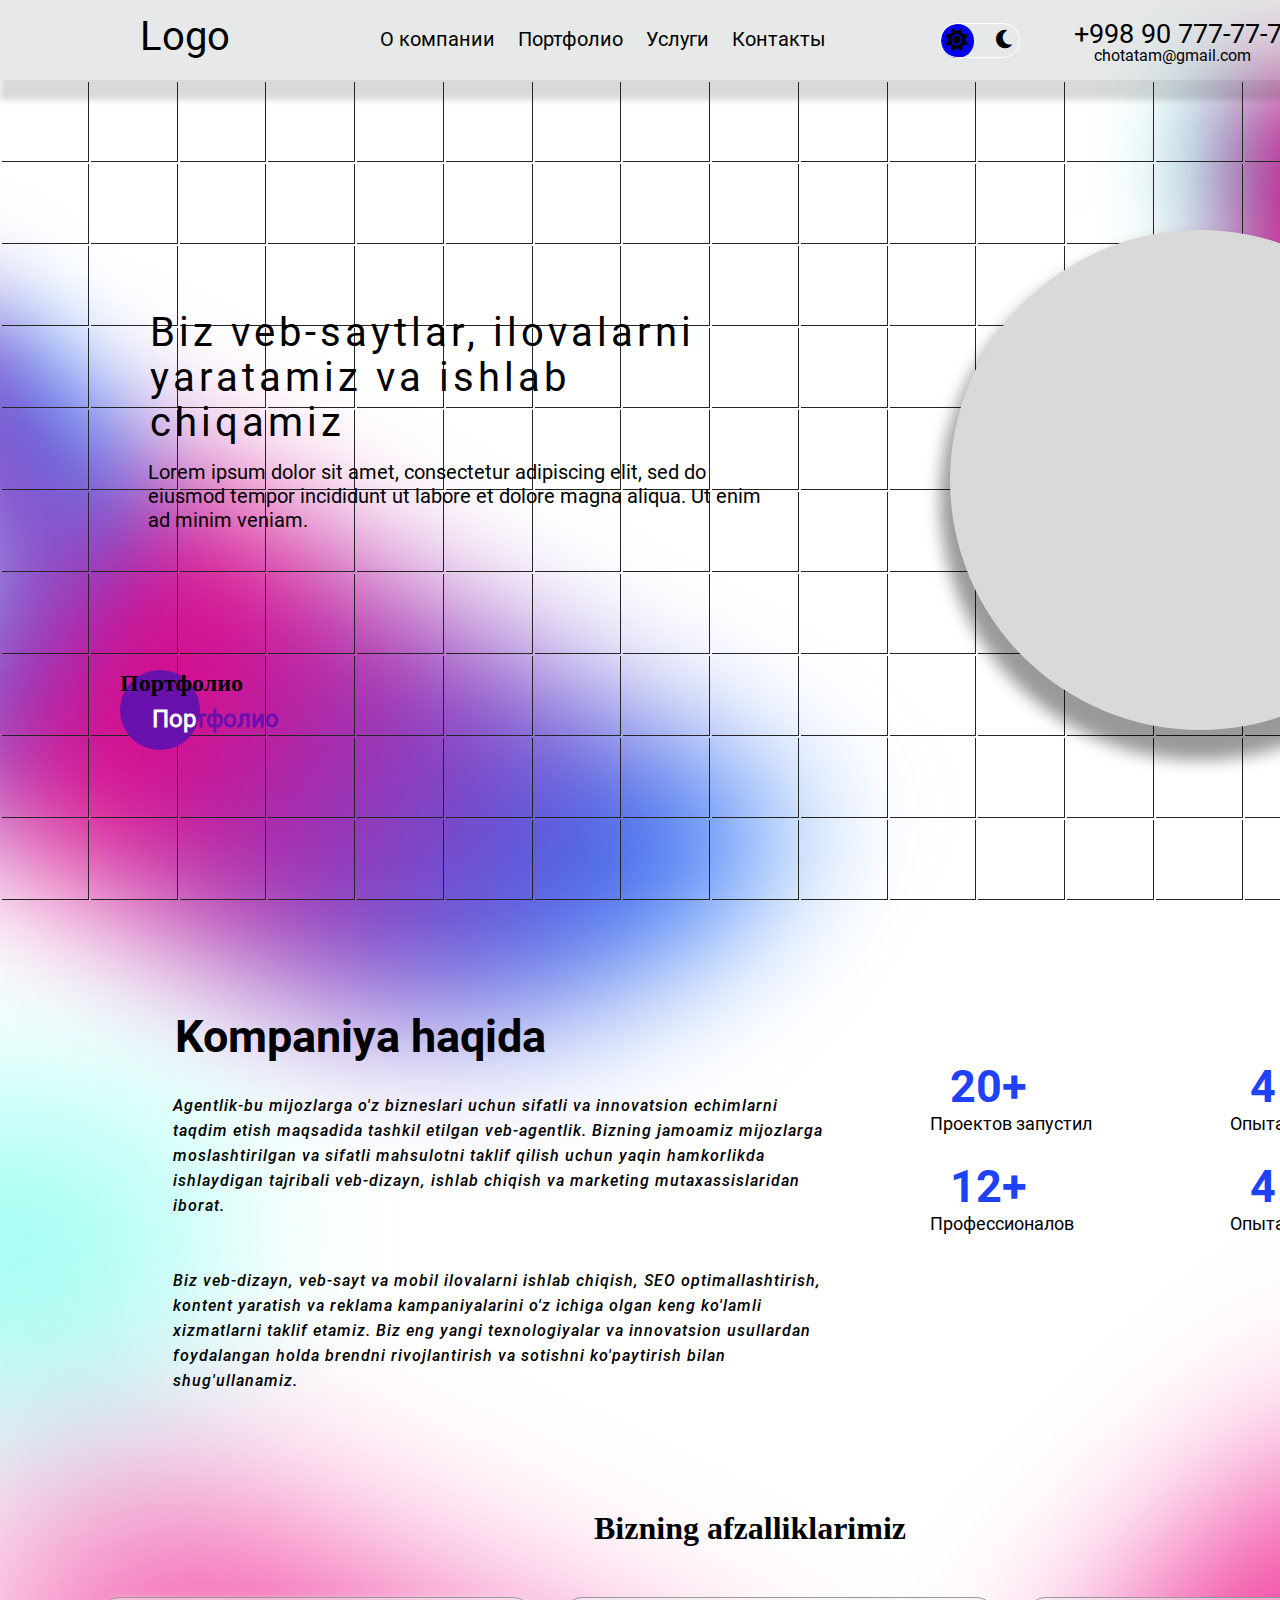
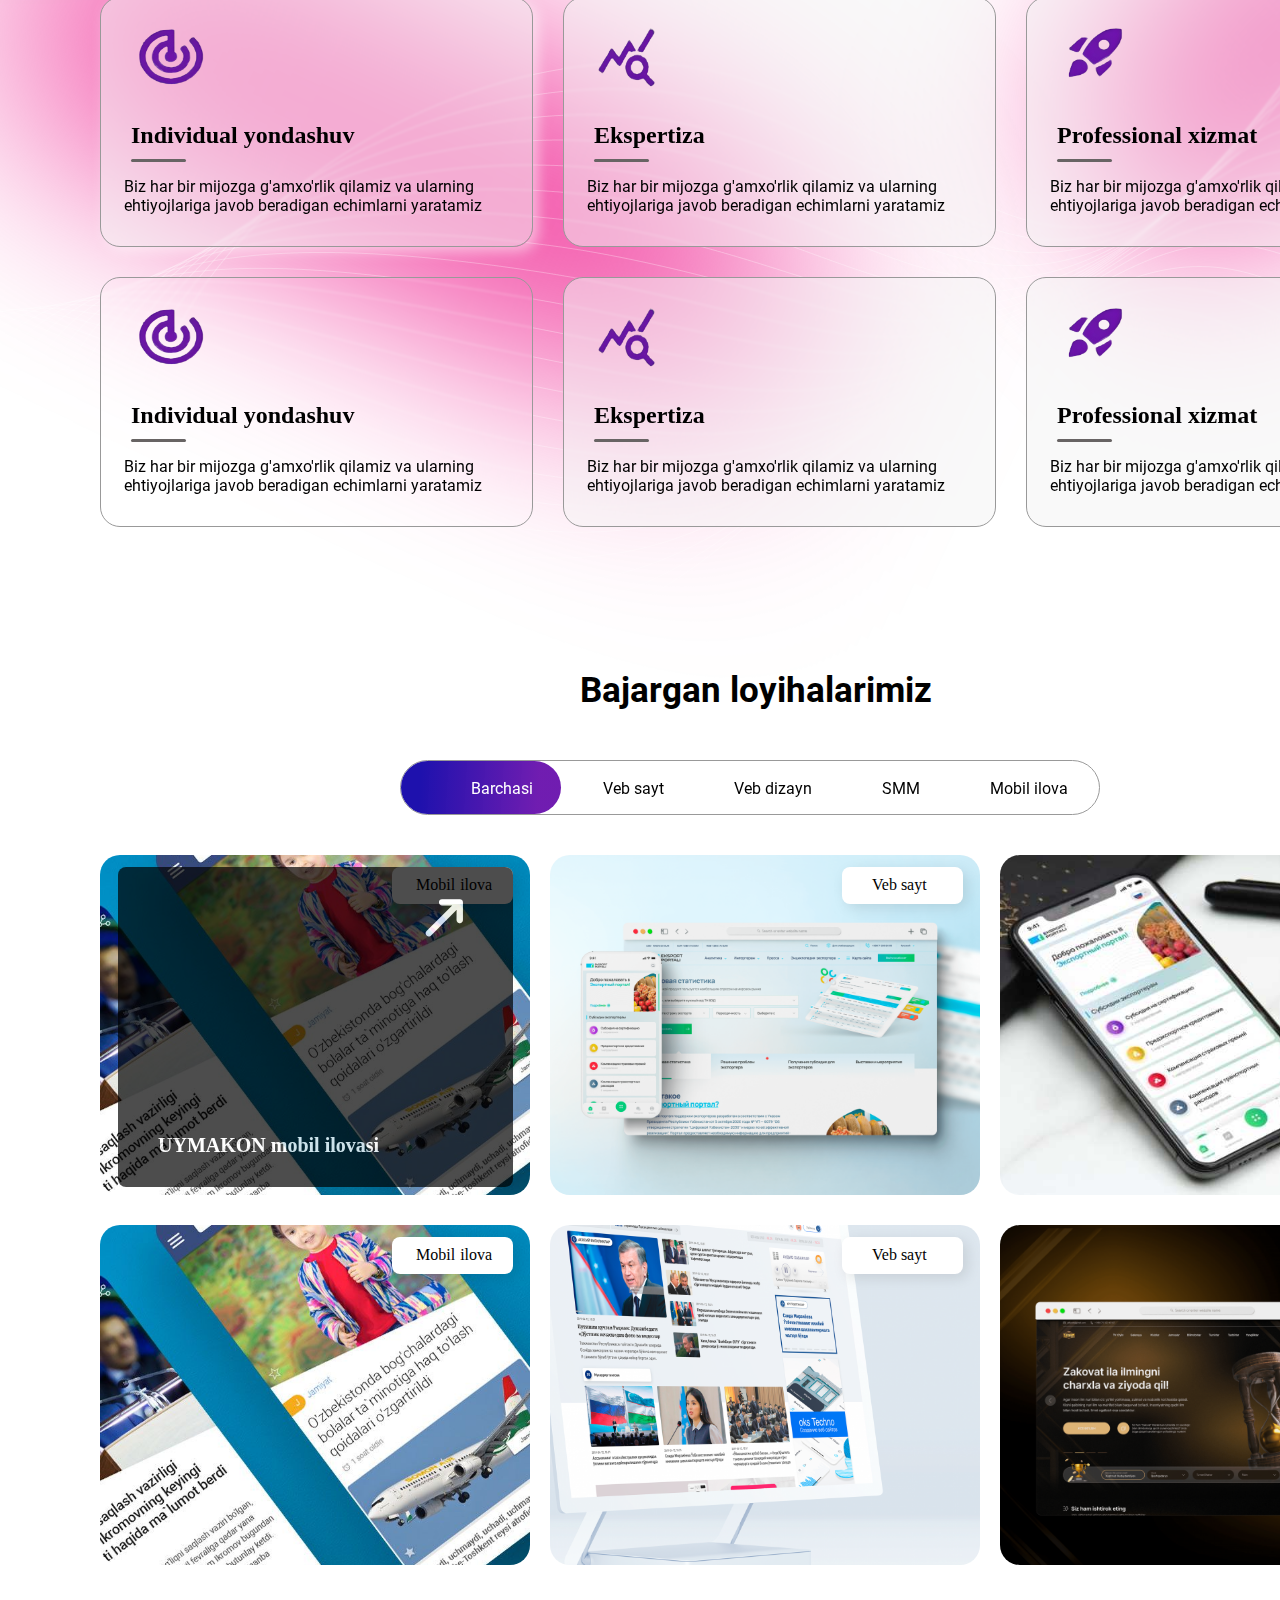
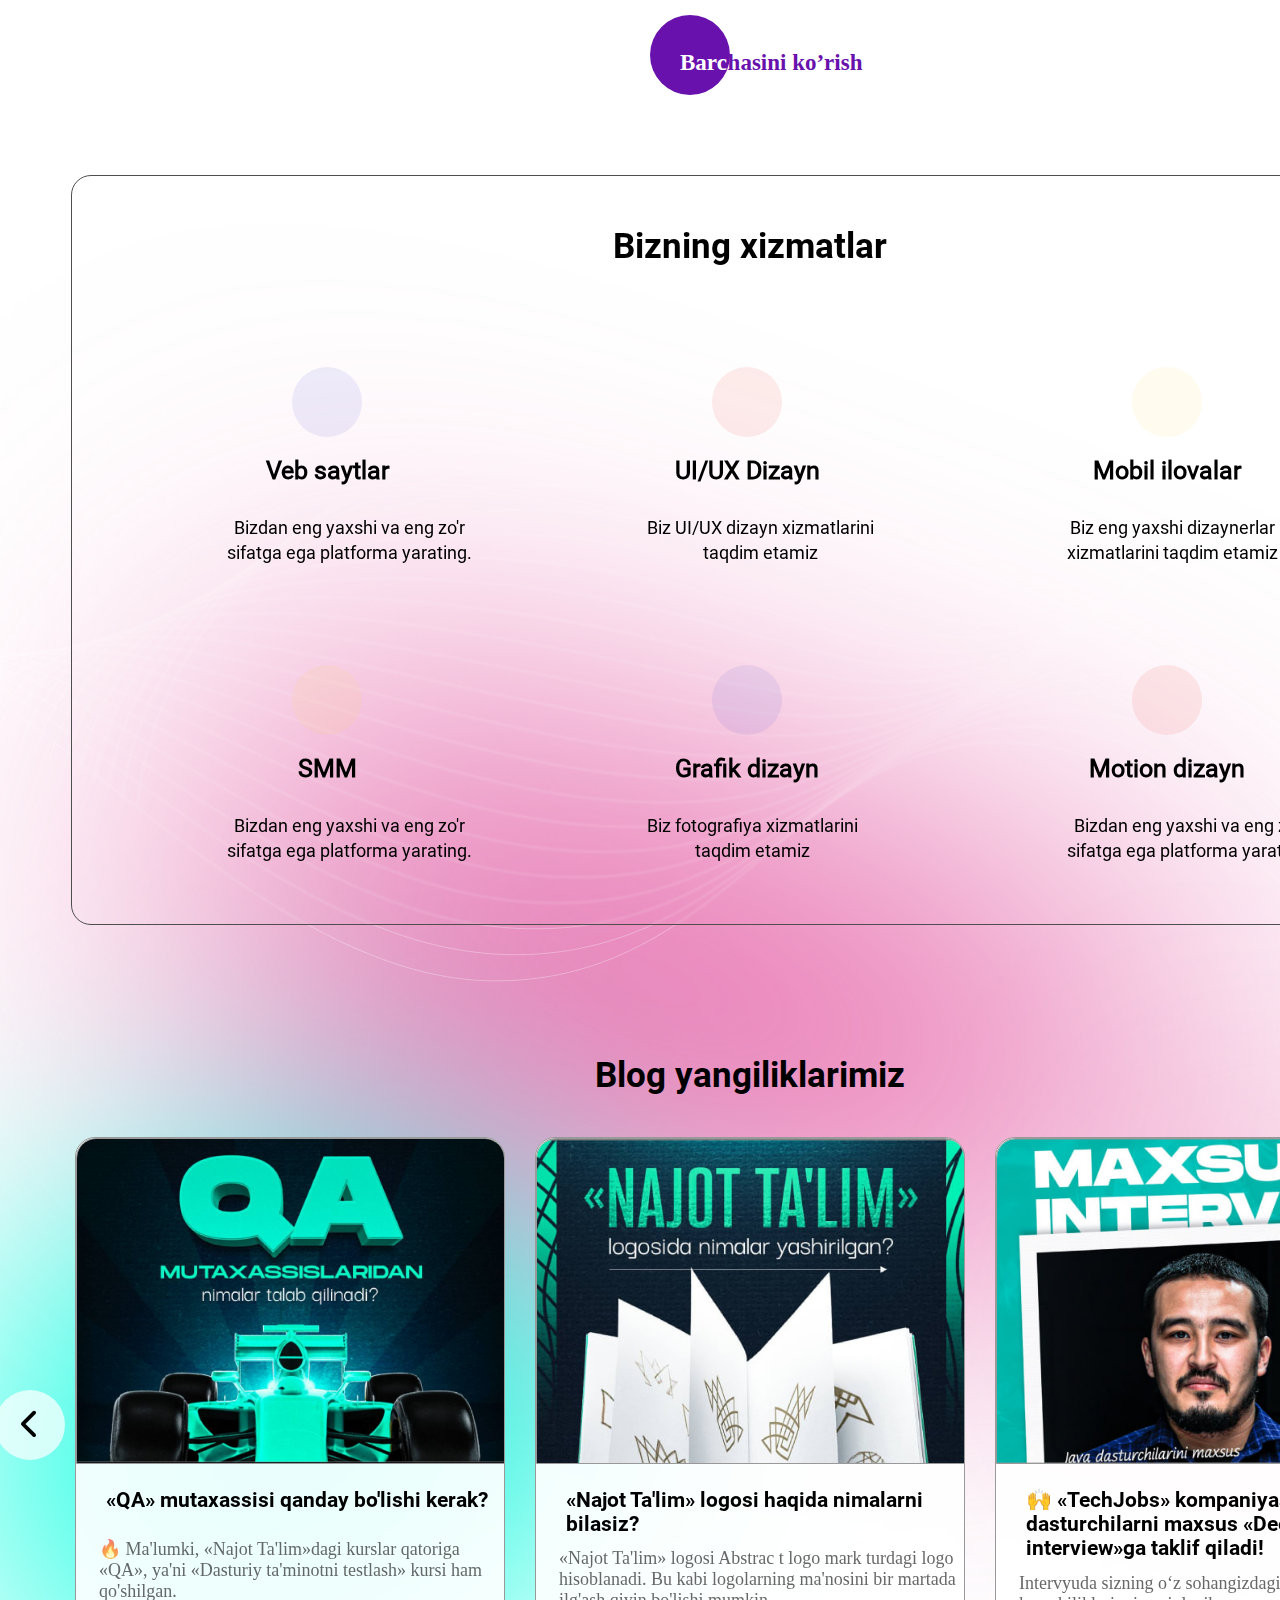
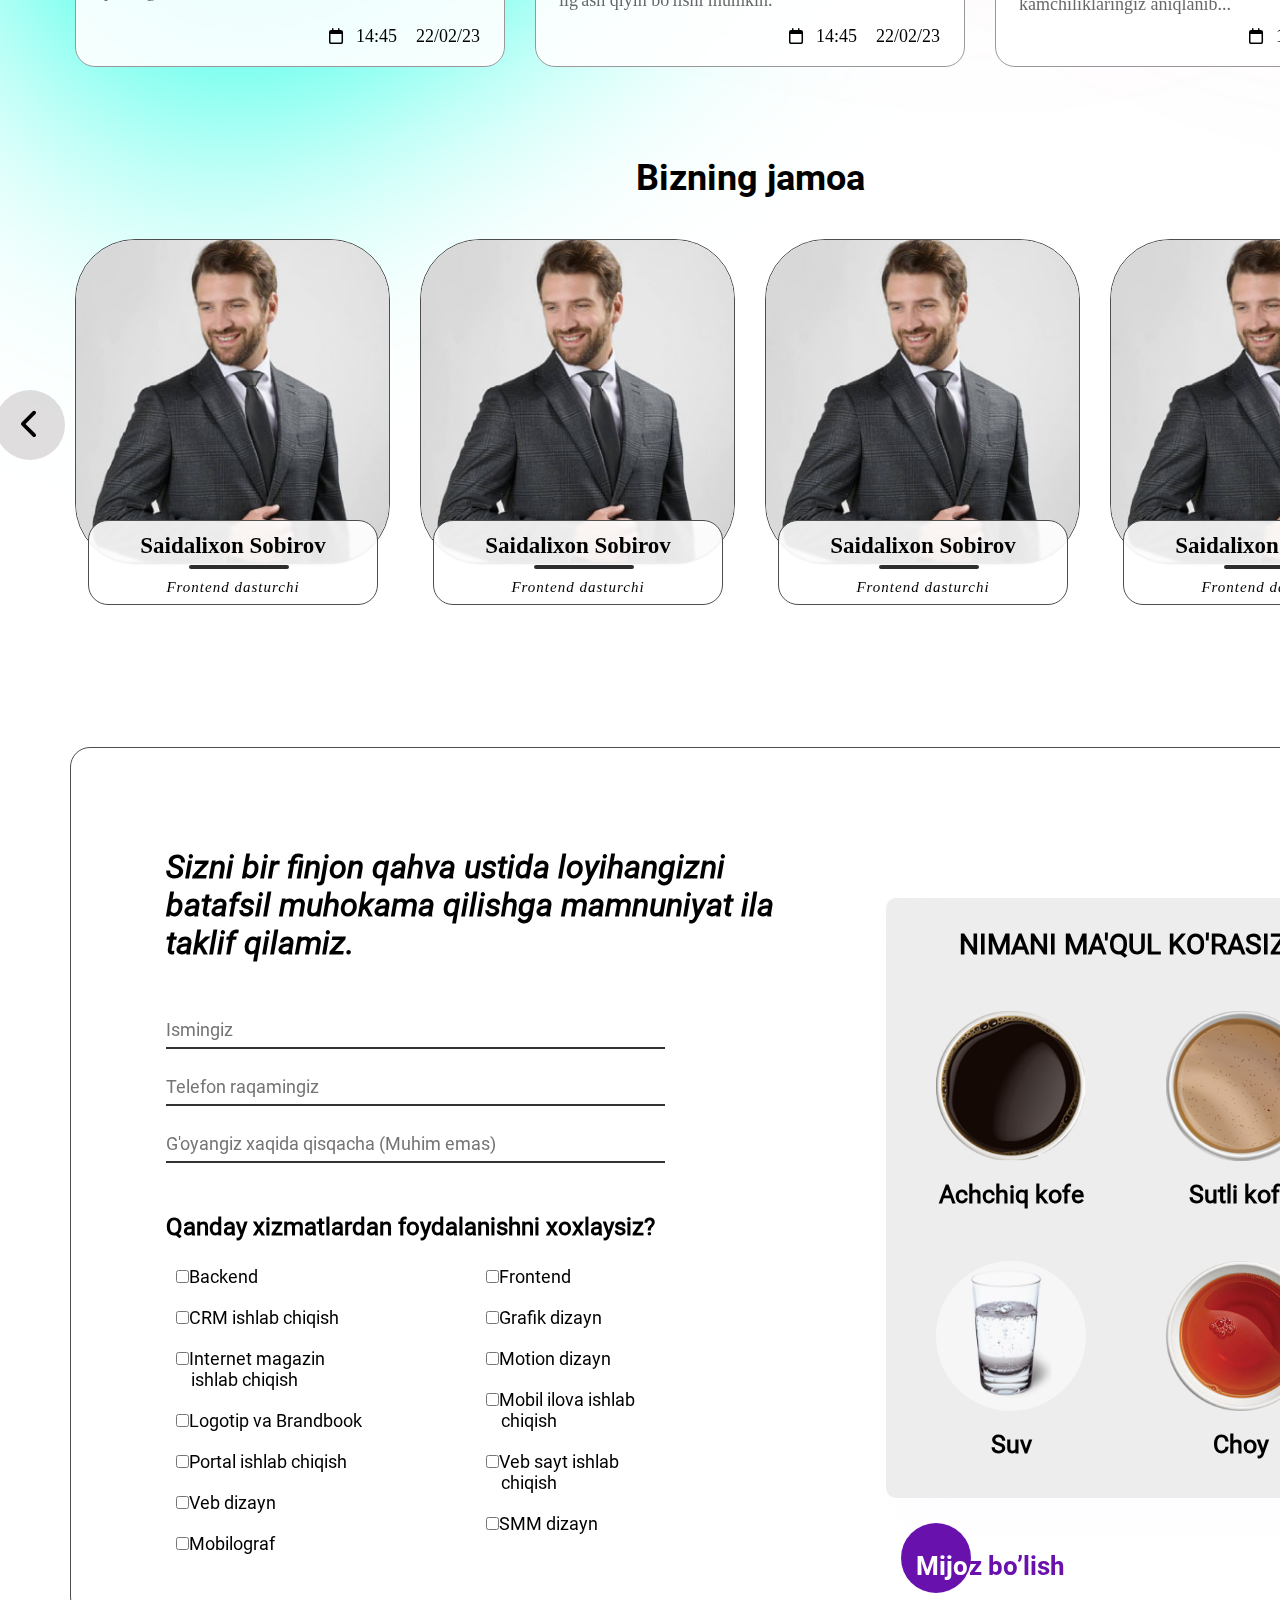
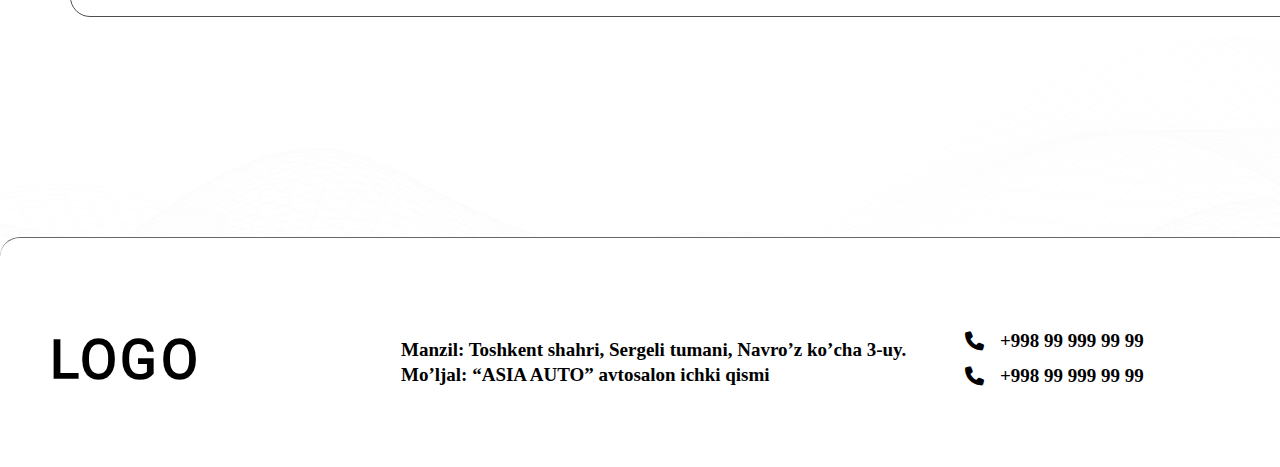
==== commit 7231250c: "commit" ====
--- a/index.html
+++ b/index.html
@@ -44,7 +44,8 @@
    <div class="mnavbar">
 
     <div class="mcon">
-        <h2 id="mh2">Logo</h2></div>
+        <div class="fxx">
+            <h2 id="mh2">Logo</h2>
         <div class="wap">
             
             <div class="mmom">
@@ -52,8 +53,9 @@
                 <i class="fa-sharp fa-solid fa-moon" id="ok2" onclick="ok2()"></i>
                 <div class="moy"></div>
             </div>
-        </div>
-
+        </div></div>
+
+        </div>
    </div>
     <!-- /mobilni -->
 
@@ -317,8 +319,8 @@
                          <td></td>
                          <td></td>
                          <td></td>
-                         <td></td>
-                         <td></td>
+                         
+                         
                    
                          <!-- </td> -->
      
@@ -328,8 +330,8 @@
                         <td></td>
                         <td></td>
                         <td></td>
-                        <td></td>
-                        <td></td>
+                        
+                        
                     
                         <!-- </td> -->
     
@@ -339,8 +341,8 @@
                         <td></td>
                         <td></td>
                         <td></td>
-                        <td></td>
-                        <td></td>
+                        
+                        
                   
     
                         <!-- </td> -->
@@ -351,8 +353,8 @@
                         <td></td>
                         <td></td>
                         <td></td>
-                        <td></td>
-                        <td></td>
+                        
+                        
                 
     
                         <!-- </td> -->
@@ -363,8 +365,8 @@
                         <td></td>
                         <td></td>
                         <td></td>
-                        <td></td>
-                        <td></td>
+                        
+                        
                  
     
                         <!-- </td> -->
@@ -375,8 +377,8 @@
                         <td></td>
                         <td></td>
                         <td></td>
-                        <td></td>
-                        <td></td>
+                        
+                        
                
     
                         <!-- </td> -->
@@ -387,8 +389,8 @@
                         <td></td>
                         <td></td>
                         <td></td>
-                        <td></td>
-                        <td></td>
+                        
+                        
                
     
                         <!-- </td> -->
@@ -399,28 +401,14 @@
                         <td></td>
                         <td></td>
                         <td></td>
-                        <td></td>
-                        <td></td>
+                        
+                        
                    
     
                         <!-- </td> -->
     
                     </tr> 
-                    <tr  id="mtd" >
-                        <!-- <td id="td"> -->
-                        <td></td>
-                        <td></td>
-                        <td></td>
-                        <td></td>
-                    
-                       
-                       
-                       
-                        <td></td>
-    
-                        <!-- </td> -->
-    
-                    </tr> 
+                   
              </div>
                 </div>
             </table>
@@ -429,8 +417,7 @@
     </div>
     <div class="contenrr">
 
-        <h1 class="rang6">Biz veb-saytlar, ilovalarni <br>
-            ishlab chiqamiz</h1>
+        <h1 class="rang6">Biz veb-saytlar,  ilovalarni yaratamiz   va ishlab chiqamiz</h1>
         <p class="rang7">Lorem ipsum dolor sit amet, consectetur
             adipiscing elit, sed do <br> eiusmod tempor incididunt
             ut labore et dolore magna aliqua. Ut enim <br> ad minim veniam.</p>
@@ -438,7 +425,7 @@
         <!-- dumaloq -->
      <div class="mcon">   <div class="ura">
         <div class="dom"></div>
-     <div class="domm"></div>
+     <div class="domm"> <h2>Портфолио </h2></div>
      <h2 class="rangh">Пор<span>тфолио</span> </h2>
      </div></div>
     </div>
--- a/min.css
+++ b/min.css
@@ -1696,7 +1696,7 @@
 }
 
 td{
-  height: 60px;
+  height: 110px;
 }
 
 .tr{
@@ -1719,7 +1719,7 @@
   width: 100%;
 height: 100%;
   margin: 0 auto;
-  background-color: #267DFF;
+  /* background-color: #267DFF; */
   
 
 
@@ -1727,7 +1727,7 @@
 .mnavbar{
   width:100%;
   height: 75px;
-  background-color: #00FFE0;
+  /* background-color: #00FFE0; */
   margin: 0 auto;
  
 }
@@ -1786,10 +1786,13 @@
   margin: 0 auto;
 }
 .riga{
-  width: 100px;
-  height: 100px;
-  margin: 0;
-  display: none;
+  width: 200px;
+  height: 200px;
+left: 0;
+margin-left: 180px;
+
+
+
 }
 
 .topp {
@@ -1835,8 +1838,39 @@
 }
 
 .rang6{
-  width: 250px;
-}
+  width: 360px;
+  margin: 0 auto;
+  font-style: normal;
+font-weight: 600;
+font-size: 28px;
+line-height: 35px;
+text-align: center;
+color: #101010;
+padding-top: 280px;
+
+}
+
+.rang7 {
+  position: absolute;
+  width: 293px;
+  height: 76px;
+  font-family: ok;
+  font-style: normal;
+  font-weight: 400;
+  font-size: 16px;
+  line-height: 19px;
+  padding: 120px 0 0 0;
+text-align: left;
+position: absolute;
+margin-left: 50px;
+
+}
+
+.rt ,.tex ,.bxiz ,.xmm,.kchoy,.ran1 ,.lt,.logo{
+  display: none;
+}
+
+
 
 .kompanya{
   width: 280px;
@@ -1848,5 +1882,28 @@
   display: block;
 }
 
-
-}
+.domm {
+  width: 177px;
+  height: 50px;
+  background-color: rgba(105, 17, 173, 1);
+  border-radius: 50px;
+  position: absolute;
+  /* top: 670px; */
+  margin: 150px 0 0 50px;
+
+}
+.domm h2{
+  color: white;
+  text-align: center;
+  padding-top: 10px;
+  font-family: ok;
+}
+
+.rangh{
+  display: none;
+}
+
+
+
+
+}
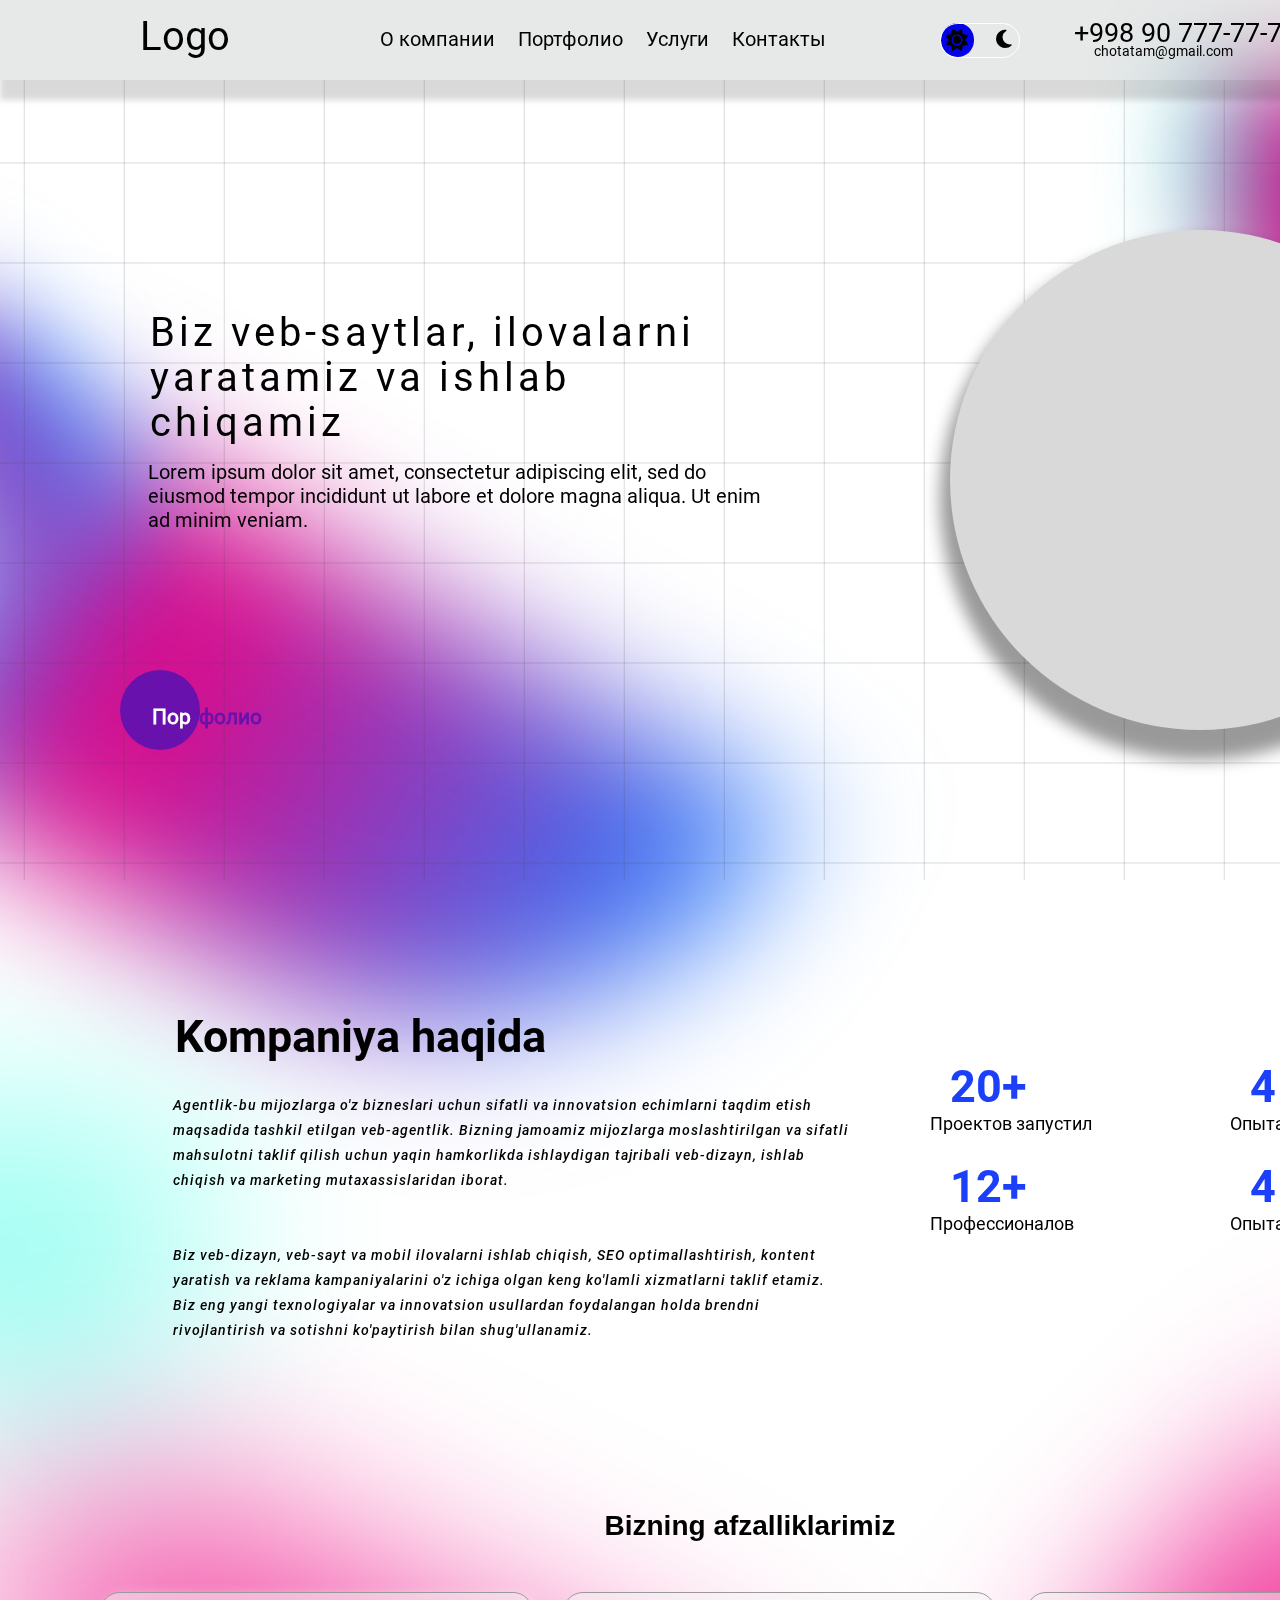
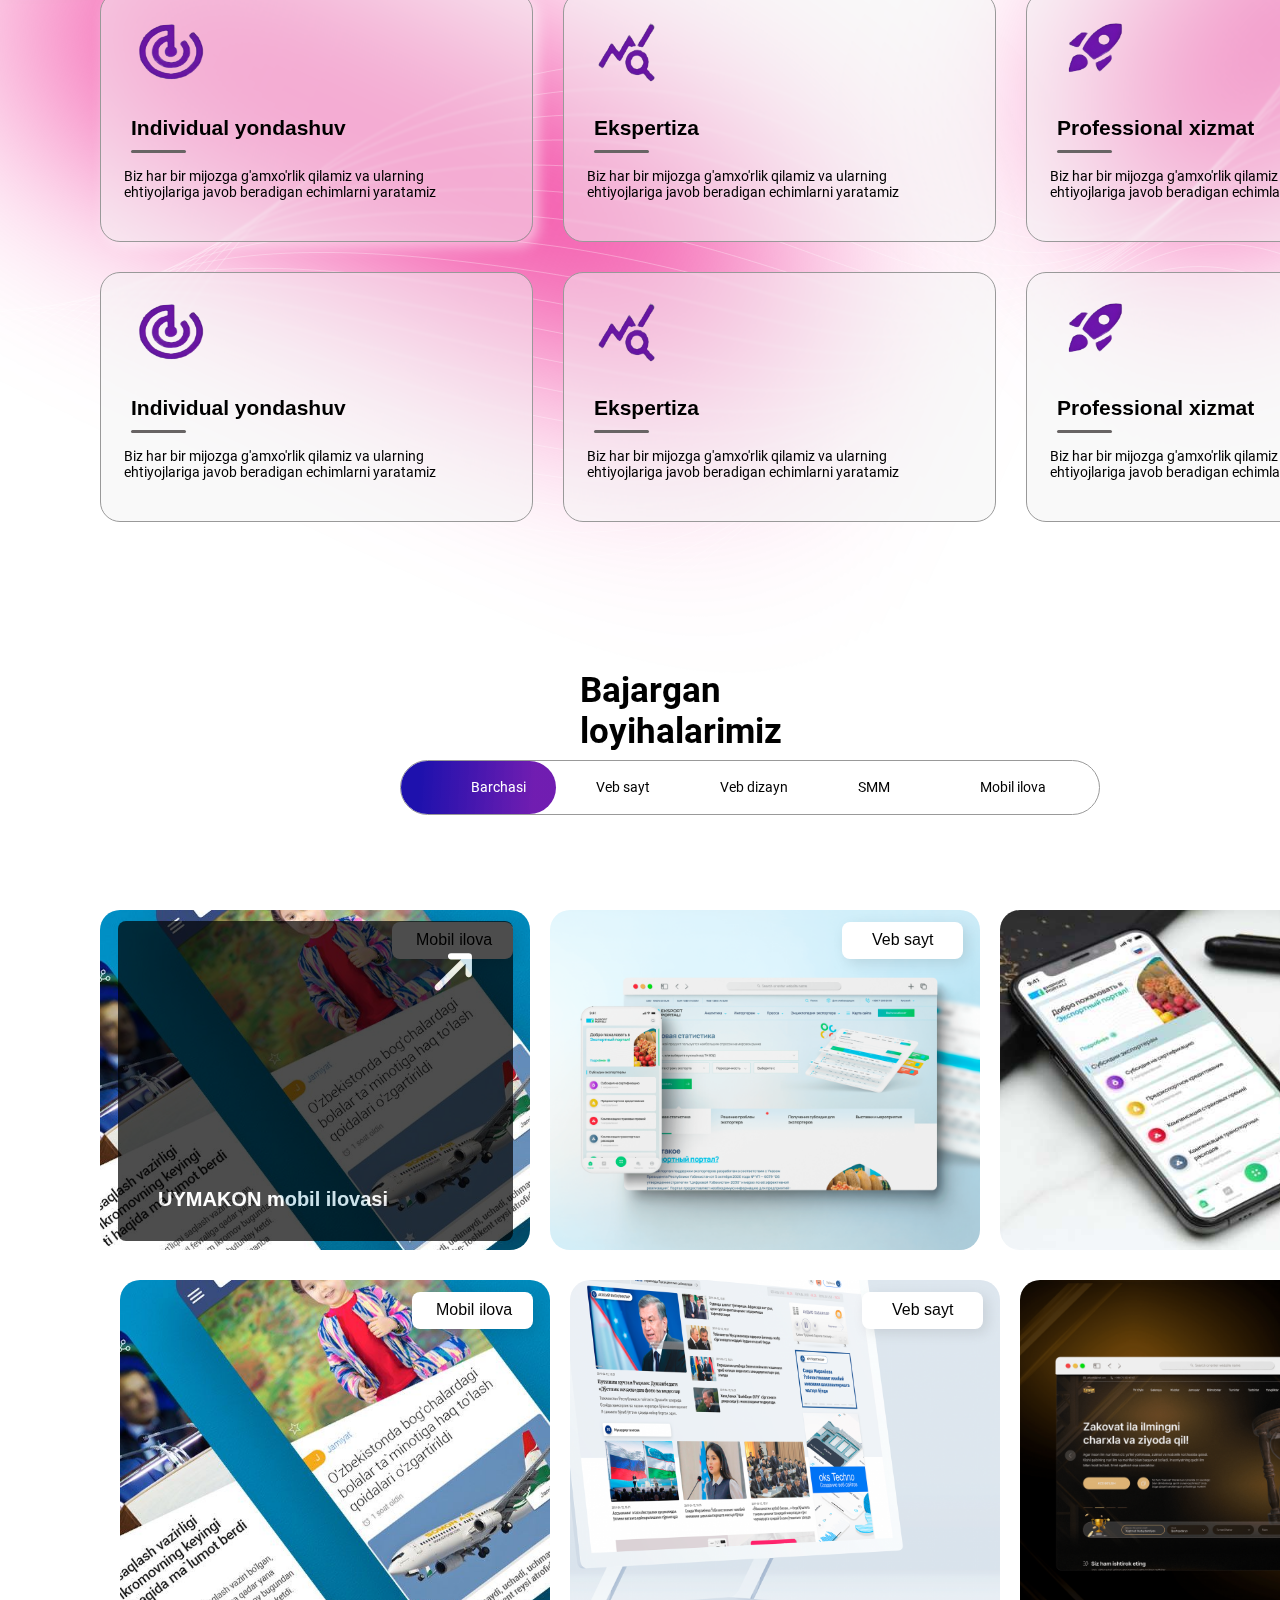
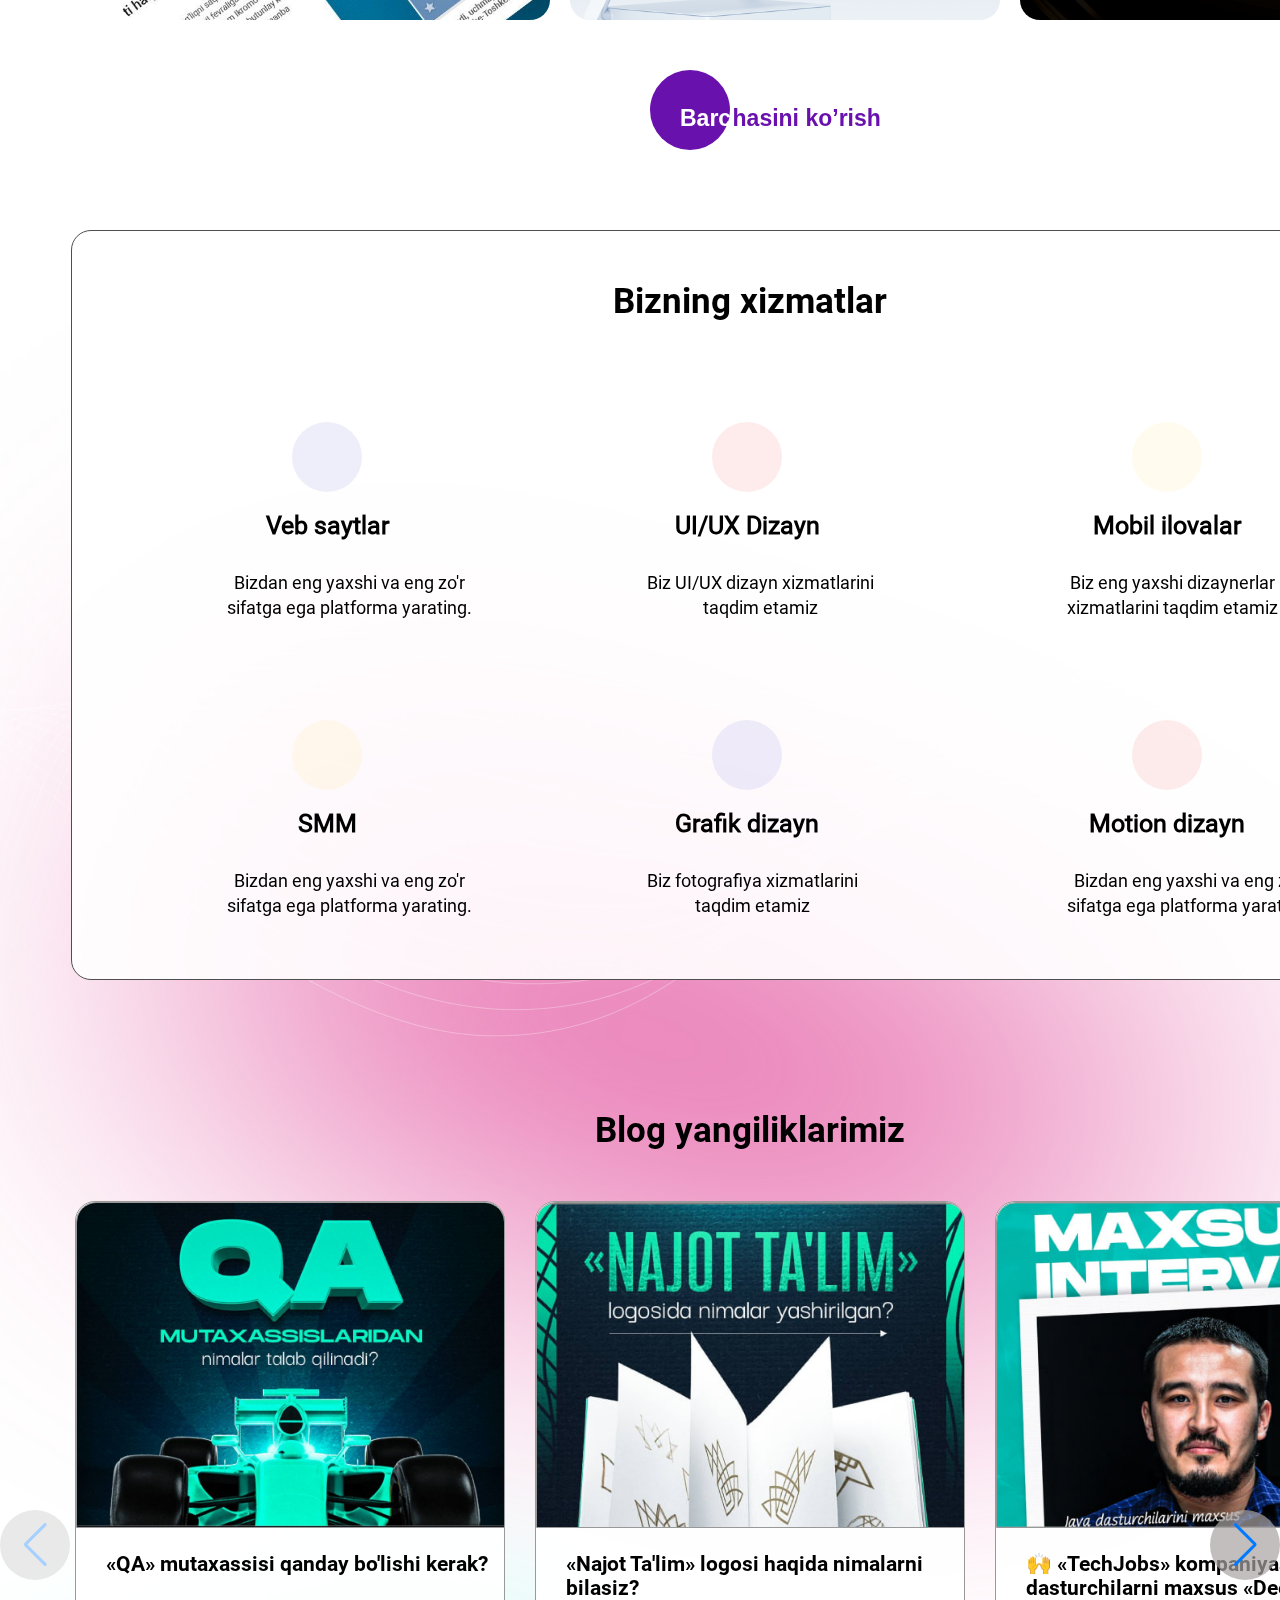
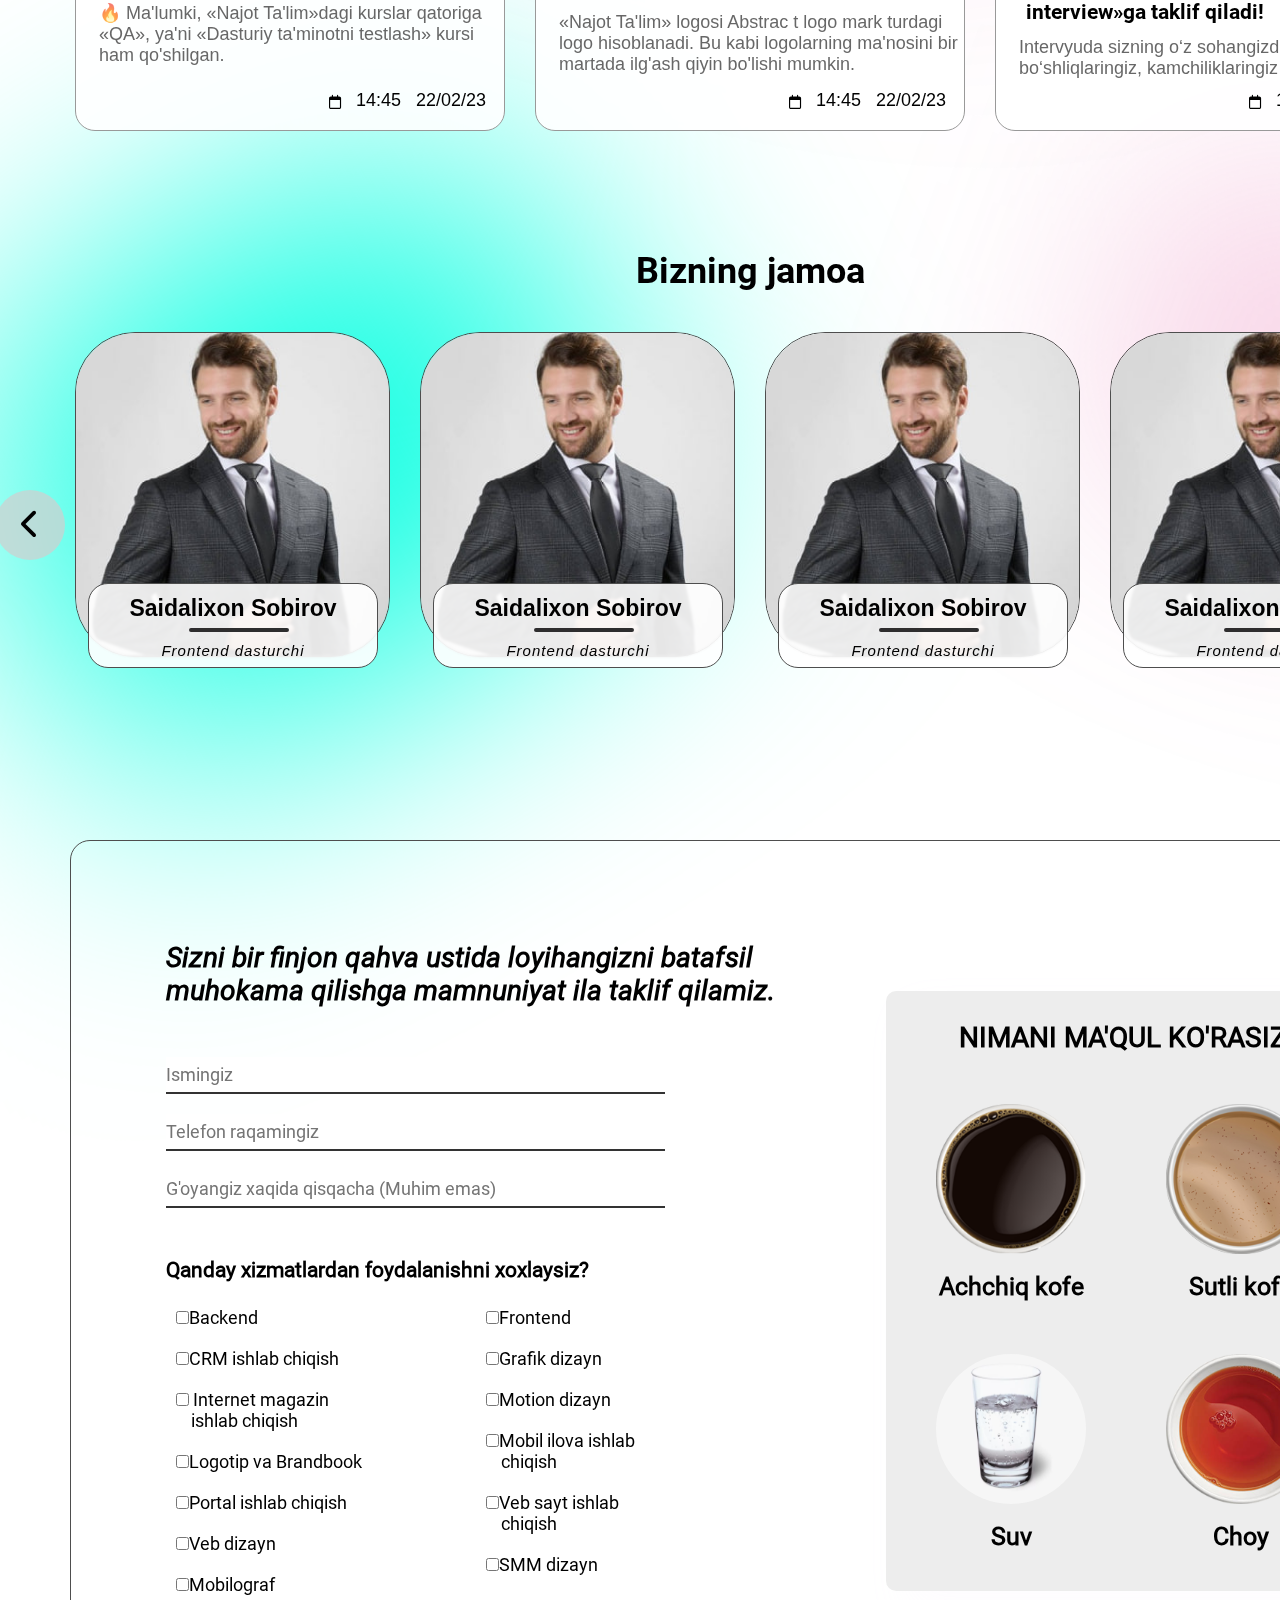
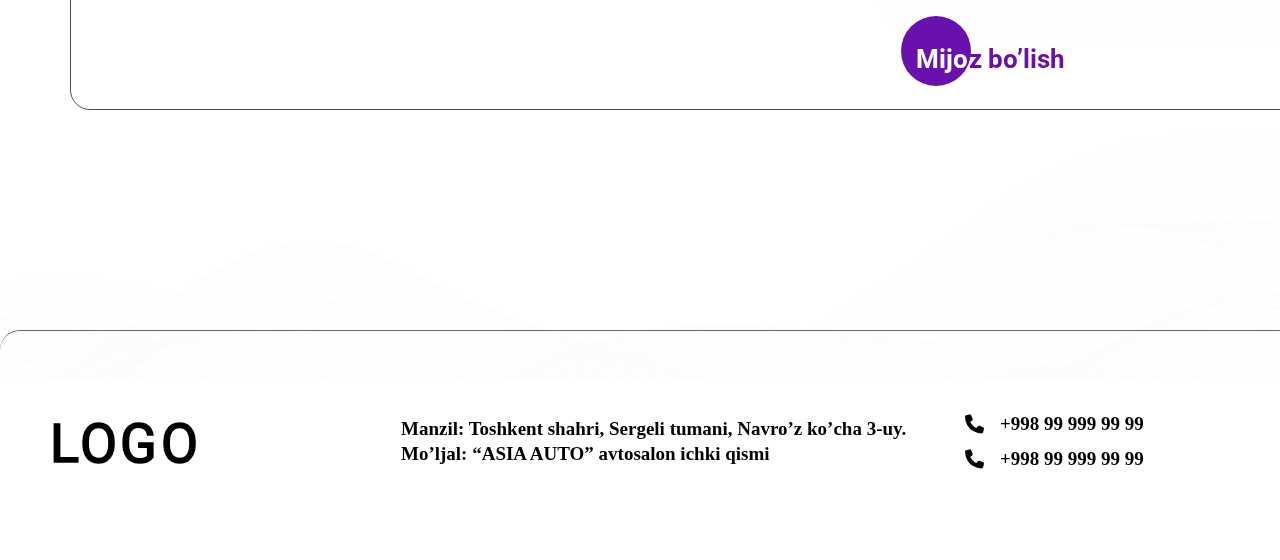
==== commit 666b06d1: "commit new" ====
--- a/index.html
+++ b/index.html
@@ -8,6 +8,86 @@
     <title>Document</title>
     <link rel="stylesheet" href="./min.css">
     <link rel="stylesheet" href="./fontawesome-free-6.3.0-web/fontawesome-free-6.3.0-web/css/all.css">
+    <link rel="stylesheet" href="./min1.css" />
+
+    <style>
+        html,
+        body {
+            position: relative;
+            height: 100%;
+        }
+
+     
+
+        .swiper {
+            width: 92%;
+            height: 100%;
+            margin-left: 75px;
+        }
+
+        .swiper-slide {
+
+            /* font-size: 18px; */
+
+            display: flex;
+            z-index: -5;
+            ;
+        }
+
+        @media (max-width: 760px) {
+            .swiper-button-next {
+                right: 20px;
+                /* transform: rotate(90deg); */
+            }
+
+            .swiper-button-prev {
+                left: 20px;
+                /* transform: rotate(90deg); */
+            }
+        }
+
+
+
+
+        /* blog */
+        html,
+    body {
+      position: relative;
+      height: 100%;
+    }
+
+    body {
+
+      font-family: Helvetica Neue, Helvetica, Arial, sans-serif;
+      font-size: 14px;
+  
+      margin: 0;
+      padding: 0;
+    }
+
+    swiper-container {
+      position: absolute;
+      width: 100%;
+      height: 450px;
+      bottom: 0;
+    }
+
+    swiper-slide {
+      text-align: center;
+      font-size: 18px;
+
+      display: flex;
+      justify-content: center;
+      align-items: center;
+    }
+
+    swiper-slide img {
+      display: block;
+      width: 100%;
+      height: 100%;
+      object-fit: cover;
+    }
+    </style>
 </head>
 
 <body>
@@ -25,6 +105,7 @@
                 <i class="fa-solid fa-sun" onclick="ok1()"></i>
                 <i class="fa-sharp fa-solid fa-moon" onclick="ok2()"></i>
                 <div class="oy"></div>
+                <div class="oyy" onclick="ok3()"></div>
 
 
 
@@ -41,410 +122,100 @@
         </div>
     </div>
     <!-- mobilne -->
-   <div class="mnavbar">
-
-    <div class="mcon">
-        <div class="fxx">
+    <div class="burmen">
+        <div class="xfx">
+            <h1 id="fx">Logo</h1>
+            <div class="xx" onclick="burx()">
+                <div class="dix1"></div>
+                <div class="dix2"></div>
+            </div>
+           </div>
+           <div class="fxmenyu">
+            <h1>Biz haqimizda</h1>
+            <h1>Portfolio</h1>
+            <h1>Xizmatlarimiz</h1>
+            <h1>Buyurtma berish</h1>
+            <button id="fxbut"><h1 id="number">(99)0580714</h1></button>
+           </div>        
+    </div>
+    <div class="mnavbar">
+      
+        <div class="mcon">
+
+            <div class="burger" onclick="bur()">
+                <div   class="bur1"></div>
+                <div  class="bur2"></div>
+                <div  class="bur3"></div>
+            </div>
+           
             <h2 id="mh2">Logo</h2>
-        <div class="wap">
-            
-            <div class="mmom">
-                <i class="fa-solid fa-sun" id="ok1" onclick="ok1()"></i>
-                <i class="fa-sharp fa-solid fa-moon" id="ok2" onclick="ok2()"></i>
-                <div class="moy"></div>
-            </div>
-        </div></div>
-
-        </div>
-   </div>
+            <div class="wap">
+
+                <div class="mmom">
+                    <i class="fa-solid fa-sun" id="ok1" onclick="ok1()"></i>
+                    <i class="fa-sharp fa-solid fa-moon" id="ok2" onclick="ok2()"></i>
+                    <div class="moy"></div>
+                </div>
+            </div>
+        </div>
+
+    </div>
+    </div>
     <!-- /mobilni -->
 
 
     <div class="top">
         <div class="riga"></div>
+        <div class="riga1"></div>
         <div class="topp"></div>
         <div class="tep"></div>
 
 
         <div class="katak">
-            <table>
-                <tr id="tr">
-                    <!-- <td id="td"> -->
-                    <td></td>
-                    <td></td>
-                    <td></td>
-                    <td></td>
-                    <td></td>
-                    <td></td>
-                    <td></td>
-                    <td></td>
-                    <td></td>
-                    <td></td>
-                    <td></td>
-                    <td></td>
-                    <td></td>
-                    <td></td>
-                    <td></td>
-                    <td></td>
-                    <td></td>
-                    <td></td>
-
-
-                    <!-- </td> -->
-
-                </tr>
-                <tr id="tr">
-                    <!-- <td id="td"> -->
-                    <td></td>
-                    <td></td>
-                    <td></td>
-                    <td></td>
-                    <td></td>
-                    <td></td>
-                    <td></td>
-                    <td></td>
-                    <td></td>
-                    <td></td>
-                    <td></td>
-                    <td></td>
-                    <td></td>
-                    <td></td>
-                    <td></td>
-                    <td></td>
-                    <td></td>
-                    <td></td>
-
-                    <!-- </td> -->
-                <tr id="tr" >
-                    <!-- <td id="td"> -->
-                    <td></td>
-                    <td></td>
-                    <td></td>
-                    <td></td>
-                    <td></td>
-                    <td></td>
-                    <td></td>
-                    <td></td>
-                    <td></td>
-                    <td></td>
-                    <td></td>
-                    <td></td>
-                    <td></td>
-                    <td></td>
-                    <td></td>
-                    <td></td>
-                    <td></td>
-                    <td></td>
-
-                    <!-- </td> -->
-
-                </tr>
-                <tr id="tr">
-                    <!-- <td id="td"> -->
-                    <td></td>
-                    <td></td>
-                    <td></td>
-                    <td></td>
-                    <td></td>
-                    <td></td>
-                    <td></td>
-                    <td></td>
-                    <td></td>
-                    <td></td>
-                    <td></td>
-                    <td></td>
-                    <td></td>
-                    <td></td>
-                    <td></td>
-                    <td></td>
-                    <td></td>
-                    <td></td>
-
-                    <!-- </td> -->
-
-                </tr>
-                <tr id="tr">
-                    <!-- <td id="td"> -->
-                    <td></td>
-                    <td></td>
-                    <td></td>
-                    <td></td>
-                    <td></td>
-                    <td></td>
-                    <td></td>
-                    <td></td>
-                    <td></td>
-                    <td></td>
-                    <td></td>
-                    <td></td>
-                    <td></td>
-                    <td></td>
-                    <td></td>
-                    <td></td>
-                    <td></td>
-                    <td></td>
-
-                    <!-- </td> -->
-
-                </tr>
-                <tr id="tr">
-                    <!-- <td id="td"> -->
-                    <td></td>
-                    <td></td>
-                    <td></td>
-                    <td></td>
-                    <td></td>
-                    <td></td>
-                    <td></td>
-                    <td></td>
-                    <td></td>
-                    <td></td>
-                    <td></td>
-                    <td></td>
-                    <td></td>
-                    <td></td>
-                    <td></td>
-                    <td></td>
-                    <td></td>
-                    <td></td>
-
-                    <!-- </td> -->
-
-                </tr>
-                <tr id="tr">
-                    <!-- <td id="td"> -->
-                    <td></td>
-                    <td></td>
-                    <td></td>
-                    <td></td>
-                    <td></td>
-                    <td></td>
-                    <td></td>
-                    <td></td>
-                    <td></td>
-                    <td></td>
-                    <td></td>
-                    <td></td>
-                    <td></td>
-                    <td></td>
-                    <td></td>
-                    <td></td>
-                    <td></td>
-                    <td></td>
-
-                    <!-- </td> -->
-
-                </tr>
-
-                </tr>
-                <tr id="tr">
-                    <!-- <td id="td"> -->
-                    <td></td>
-                    <td></td>
-                    <td></td>
-                    <td></td>
-                    <td></td>
-                    <td></td>
-                    <td></td>
-                    <td></td>
-                    <td></td>
-                    <td></td>
-                    <td></td>
-                    <td></td>
-                    <td></td>
-                    <td></td>
-                    <td></td>
-                    <td></td>
-                    <td></td>
-                    <td></td>
-
-                    <!-- </td> -->
-
-                </tr>
-                <tr id="tr">
-                    <!-- <td id="td"> -->
-                    <td></td>
-                    <td></td>
-                    <td></td>
-                    <td></td>
-                    <td></td>
-                    <td></td>
-                    <td></td>
-                    <td></td>
-                    <td></td>
-                    <td></td>
-                    <td></td>
-                    <td></td>
-                    <td></td>
-                    <td></td>
-                    <td></td>
-                    <td></td>
-                    <td></td>
-                    <td></td>
-
-
-                    <!-- </td> -->
-
-                </tr>
-                <tr id="tr">
-                    <!-- <td id="td"> -->
-                    <td></td>
-                    <td></td>
-                    <td></td>
-                    <td></td>
-                    <td></td>
-                    <td></td>
-                    <td></td>
-                    <td></td>
-                    <td></td>
-                    <td></td>
-                    <td></td>
-                    <td></td>
-                    <td></td>
-                    <td></td>
-                    <td></td>
-                    <td></td>
-                    <td></td>
-                    <td></td>
-
-
-                    <!-- </td> -->
-
-                </tr>
-                <div class="mcon">
+         
                     <div class="mkatak">
-                        <!-- </td> -->
-                        <tr id="mtd" >
-                         <!-- <td id="td"> -->
-                         <td></td>
-                         <td></td>
-                         <td></td>
-                         
-                         
-                   
-                         <!-- </td> -->
-     
-                     </tr> 
-                     <tr   id="mtd">
-                        <!-- <td id="td"> -->
-                        <td></td>
-                        <td></td>
-                        <td></td>
-                        
-                        
-                    
-                        <!-- </td> -->
-    
-                    </tr> 
-                    <tr   id="mtd">
-                        <!-- <td id="td"> -->
-                        <td></td>
-                        <td></td>
-                        <td></td>
-                        
-                        
-                  
-    
-                        <!-- </td> -->
-    
-                    </tr> 
-                    <tr  id="mtd" >
-                        <!-- <td id="td"> -->
-                        <td></td>
-                        <td></td>
-                        <td></td>
-                        
-                        
-                
-    
-                        <!-- </td> -->
-    
-                    </tr> 
-                    <tr   id="mtd">
-                        <!-- <td id="td"> -->
-                        <td></td>
-                        <td></td>
-                        <td></td>
-                        
-                        
-                 
-    
-                        <!-- </td> -->
-    
-                    </tr> 
-                    <tr  id="mtd" >
-                        <!-- <td id="td"> -->
-                        <td></td>
-                        <td></td>
-                        <td></td>
-                        
-                        
-               
-    
-                        <!-- </td> -->
-    
-                    </tr> 
-                    <tr  id="mtd" >
-                        <!-- <td id="td"> -->
-                        <td></td>
-                        <td></td>
-                        <td></td>
-                        
-                        
-               
-    
-                        <!-- </td> -->
-    
-                    </tr> 
-                    <tr  id="mtd" >
-                        <!-- <td id="td"> -->
-                        <td></td>
-                        <td></td>
-                        <td></td>
-                        
-                        
-                   
-    
-                        <!-- </td> -->
-    
-                    </tr> 
-                   
-             </div>
-                </div>
-            </table>
-        </div>
-       
+                          
+             
+                </div>
+           
+        </div>
+
     </div>
     <div class="contenrr">
 
-        <h1 class="rang6">Biz veb-saytlar,  ilovalarni yaratamiz   va ishlab chiqamiz</h1>
+        <h1 class="rang6">Biz veb-saytlar, ilovalarni yaratamiz va ishlab chiqamiz</h1>
         <p class="rang7">Lorem ipsum dolor sit amet, consectetur
             adipiscing elit, sed do <br> eiusmod tempor incididunt
             ut labore et dolore magna aliqua. Ut enim <br> ad minim veniam.</p>
 
         <!-- dumaloq -->
-     <div class="mcon">   <div class="ura">
-        <div class="dom"></div>
-     <div class="domm"> <h2>Портфолио </h2></div>
-     <h2 class="rangh">Пор<span>тфолио</span> </h2>
-     </div></div>
-    </div>
-
-
+        <div class="ura">
+            <div class="dom">
+              
+            </div>
+            <div class="domm">
+                <h2 id="dom">Портфолио </h2>
+            </div>
+            <h2 class="rangh">Пор<span>тфолио</span> </h2>
+        </div>
+    </div>
+
+    <!-- kompanya -->
     <div class="kompanya">
 
         <div class="tex">
             <h1 class="rang8">Kompaniya haqida</h1>
             <p class="rang9">Agentlik-bu mijozlarga o'z bizneslari uchun sifatli
-                va innovatsion echimlarni <br> taqdim etish maqsadida tashkil
-                etilgan veb-agentlik. Bizning jamoamiz mijozlarga <br> moslashtirilgan va
-                sifatli mahsulotni taklif qilish uchun yaqin hamkorlikda <br> ishlaydigan
-                tajribali veb-dizayn, ishlab chiqish va marketing mutaxassislaridan <br> iborat. <br> <br> <br>
-
-                Biz veb-dizayn, veb-sayt va mobil ilovalarni ishlab chiqish, SEO optimallashtirish, <br>
-                kontent yaratish va reklama kampaniyalarini o'z ichiga olgan keng ko'lamli <br> xizmatlarni
-                taklif etamiz. Biz eng yangi texnologiyalar va innovatsion usullardan <br> foydalangan holda
-                brendni rivojlantirish va sotishni ko'paytirish bilan <br> shug'ullanamiz.</p>
+                va innovatsion echimlarni taqdim etish maqsadida tashkil
+                etilgan veb-agentlik. Bizning jamoamiz mijozlarga moslashtirilgan va
+                sifatli mahsulotni taklif qilish uchun yaqin hamkorlikda ishlaydigan
+                tajribali veb-dizayn, ishlab chiqish va marketing mutaxassislaridan iborat.
+                <br><br><br>
+                Biz veb-dizayn, veb-sayt va mobil ilovalarni ishlab chiqish, SEO optimallashtirish,
+                kontent yaratish va reklama kampaniyalarini o'z ichiga olgan keng ko'lamli xizmatlarni
+                taklif etamiz. Biz eng yangi texnologiyalar va innovatsion usullardan foydalangan holda
+                brendni rivojlantirish va sotishni ko'paytirish bilan shug'ullanamiz.
+            </p>
         </div>
 
         <div class="tex2">
@@ -466,10 +237,14 @@
             </div>
 
         </div>
-        <div class="topbl">
-
-        </div>
-    </div>
+        <div class="topbl"> -
+
+        </div>
+    </div>
+    <!-- kompanya -->
+
+
+    <!-- bix haqimizda -->
 
     <div class="contenrr">
         <div class="biz">
@@ -522,6 +297,9 @@
         </div>
 
     </div>
+    <!-- biz haqimizda -->
+
+    <!-- loyihalar -->
     <div class="contenrr">
         <div class="loyiha">
             <h1 id="ba">Bajargan loyihalarimiz</h1>
@@ -530,8 +308,16 @@
                 <p class="rang22" id="men" onclick="m2()"> Veb sayt</p>
                 <p class="rang23" id="men" onclick="m3()">Veb dizayn</p>
                 <p class="rang24" id="men" onclick="m4()">SMM</p>
-                <p class="rang25" id="men" onclick="m5()">Mobil ilova</p>
+                <p class="rang25" id="men" onclick="m5()" style="padding-left: 90px;">Mobil ilova</p>   
                 <div class="yumaloq"></div>
+            </div>
+            <div class="menyu1">
+                <p class="rang21" id="men" onclick="m11()" style="color: white; ">Barchasi</p>
+                <p class="rang22" id="men" onclick="m21()" style="color: white; "> Veb sayt</p>
+                <p class="rang23" id="men" onclick="m31()" style="color: white; ">Veb dizayn</p>
+                <p class="rang24" id="men" onclick="m41()" style="color: white; "> SMM</p>
+                <p class="rang25" id="men" onclick="m51()" style="color: white;  padding-left: 90px;" >Mobil ilova</p>
+                <div class="yumaloq1"></div>
             </div>
             <div class="imge">
                 <div class="imgg">
@@ -644,270 +430,573 @@
             </div>
 
 
-            <div class="ish"></div>
+            <div class="ish">
+                <h2 id="iss"> Barchasini ko’rish</h2>
+            </div>
             <h2 id="ish">Barc <span id="is">hasini ko’rish</span></h2>
 
         </div>
-
-        <div class="contenrr">
-            <div class="xizmat">
-                <div class="bxiz">
-                    <h1 id="iia">Bizning xizmatlar</h1>
-                    <div class="bx1">
-                        <div class="bd1" style="background: rgba(84, 84, 212, 0.1);">
-
+    </div>
+    <!-- loyihalar -->
+
+    <!-- xizmarlar -->
+
+
+    <div class="contenrr">
+        <div class="xizmat">
+            <div class="bxiz">
+                <h1 id="iia">Bizning xizmatlar</h1>
+                <div class="bx1">
+                    <div class="bd1" style="background: rgba(84, 84, 212, 0.1);">
+
+                    </div>
+                    <div class="btex1">
+                        <h1 id="veb">Veb saytlar</h1>
+                        <p class="rang31">Bizdan eng yaxshi va eng zo'r <br> sifatga ega platforma yarating.</p>
+                    </div>
+                </div>
+
+                <div class="bx2">
+                    <div class="bd2" style="background: rgba(240, 64, 55, 0.1);">
+
+                    </div>
+                    <div class="btex2">
+                        <h1 id="veb">UI/UX Dizayn</h1>
+                        <p class="rang26">Biz UI/UX dizayn xizmatlarini <br> taqdim etamiz </p>
+                    </div>
+                </div>
+
+                <div class="bx3">
+                    <div class="bd3" style="background: rgba(254, 220, 90, 0.1);">
+
+                    </div>
+                    <div class="btex3">
+                        <h1 id="veb">Mobil ilovalar</h1>
+                        <p class="rang27">Biz eng yaxshi dizaynerlar <br> xizmatlarini taqdim etamiz</p>
+                    </div>
+                </div>
+
+                <div class="bx4">
+                    <div class="bd4" style="background: rgba(254, 220, 90, 0.1);">
+
+                    </div>
+                    <div class="btex4">
+                        <h1 id="veb">SMM</h1>
+                        <p class="rang28">Bizdan eng yaxshi va eng zo'r <br> sifatga ega platforma yarating.</p>
+                    </div>
+                </div>
+
+                <div class="bx5">
+                    <div class="bd5" style="
+                background: rgba(84, 84, 212, 0.1);">
+
+                    </div>
+                    <div class="btex5">
+                        <h1 id="veb">Grafik dizayn</h1>
+                        <p class="rang29">Biz fotografiya xizmatlarini <br>
+                            taqdim etamiz </p>
+                    </div>
+                </div>
+
+                <div class="bx6">
+                    <div class="bd6" style="
+                background: rgba(240, 64, 55, 0.1);">
+
+                    </div>
+                    <div class="btex6">
+                        <h1 id="veb">Motion dizayn</h1>
+                        <p class="rang30">Bizdan eng yaxshi va eng zo'r <br> sifatga ega platforma yarating.</p>
+                    </div>
+                </div>
+                <div class="rangbx1"></div>
+                <div class="rangbx"></div>
+            </div>
+            <div class="xmm">
+
+            </div>
+        </div>
+    </div>
+
+    <!-- xizmarlar -->
+
+    <!-- blog -->
+
+    <div class="contenrr">
+        <div class="bizblog">
+            <div class="bimg">
+                <h2 id="bllo">
+                    Blog yangiliklarimiz
+                </h2>
+                <div class="swiper">
+                    <div class="swiper-wrapper">
+                        <div class="swiper-slide">
+                            <div class="blo1" >
+                                <div class="bimg">
+                                    <img src="./img/bb1.png" alt="">
+                                </div>
+                                <h2 id="qq">«QA» mutaxassisi qanday bo'lishi kerak?</h2>
+                                <p id="pqq" class="rang32">🔥 Ma'lumki, «Najot Ta'lim»dagi kurslar qatoriga «QA»,
+                                    ya'ni «Dasturiy ta'minotni testlash» kursi ham qo'shilgan. </p>
+                                <p id="qpas"><i class="fa-regular fa-calendar"></i>
+                                <h2 id="data1">14:45</h2>
+                                <h2 id="data">22/02/23</h2>
+                                </p>
+                            </div>
                         </div>
-                        <div class="btex1">
-                            <h1 id="veb">Veb saytlar</h1>
-                            <p class="rang31">Bizdan eng yaxshi va eng zo'r <br> sifatga ega platforma yarating.</p>
+                        <div class="swiper-slide">
+                            <div class="blo2" >
+                                <div class="bimg2" >
+                                    <img src="./img/bb2.jpg" alt="">
+                                </div>
+                                <h2 id="qq">«Najot Ta'lim» logosi haqida nimalarni bilasiz?</h2>
+                                <p id="pqq" style="margin-top: 10px;" class="rang33">«Najot Ta'lim» logosi Abstrac t
+                                    logo mark
+                                    turdagi logo hisoblanadi.
+                                    Bu kabi logolarning ma'nosini bir martada ilg'ash qiyin bo'lishi mumkin.</p>
+                                <p id="qpas"><i class="fa-regular fa-calendar"></i>
+                                <h2 id="data1">14:45</h2>
+                                <h2 id="data">22/02/23</h2>
+                                </p>
+
+
+
+                            </div>
                         </div>
-                    </div>
-
-                    <div class="bx2">
-                        <div class="bd2" style="background: rgba(240, 64, 55, 0.1);">
-
+                        <div class="swiper-slide">
+                            <div class="blo3">
+                                <div class="bimg3">
+                                    <img src="./img/bb3.jpg" alt="">
+                                </div>
+                                <h2 id="qq">🙌 «TechJobs» kompaniyasi Java dasturchilarni maxsus «Deep interview»ga
+                                    taklif
+                                    qiladi!</h2>
+                                <p id="pqq" style="margin-top: 35px;" class="rang34">Intervyuda sizning oʻz sohangizdagi
+                                    boʻshliqlaringiz, kamchiliklaringiz aniqlanib...</p>
+                                <p id="qpas"><i class="fa-regular fa-calendar"></i>
+                                <h2 id="data1">14:45</h2>
+                                <h2 id="data">22/02/23</h2>
+                                </p>
+
+                            </div>
                         </div>
-                        <div class="btex2">
-                            <h1 id="veb">UI/UX Dizayn</h1>
-                            <p class="rang26">Biz UI/UX dizayn xizmatlarini <br> taqdim etamiz </p>
+                        <div class="swiper-slide">
+                            <div class="blo3" id="blo1">
+                                <div class="bimg3">
+                                    <img src="./img/bb3.jpg" alt="">
+                                </div>
+                                <h2 id="qq">🙌 «TechJobs» kompaniyasi Java dasturchilarni maxsus «Deep interview»ga
+                                    taklif
+                                    qiladi!</h2>
+                                <p id="pqq" style="margin-top: 35px;" class="rang35">Intervyuda sizning oʻz sohangizdagi
+                                    boʻshliqlaringiz, kamchiliklaringiz aniqlanib...</p>
+                                <p id="qpas"><i class="fa-regular fa-calendar"></i>
+                                <h2 id="data1">14:45</h2>
+                                <h2 id="data">22/02/23</h2>
+                                </p>
+
+                            </div>
                         </div>
-                    </div>
-
-                    <div class="bx3">
-                        <div class="bd3" style="background: rgba(254, 220, 90, 0.1);">
-
+                        <div class="swiper-slide">
+                            <div class="blo2"id="blo2">
+                                <div class="bimg2">
+                                    <img src="./img/bb2.jpg" alt="">
+                                </div>
+                                <h2 id="qq">«Najot Ta'lim» logosi haqida nimalarni bilasiz?</h2>
+                                <p id="pqq" style="margin-top: 10px;" class="rang36">«Najot Ta'lim» logosi Abstrac t
+                                    logo mark
+                                    turdagi logo hisoblanadi.
+                                    Bu kabi logolarning ma'nosini bir martada ilg'ash qiyin bo'lishi mumkin.</p>
+                                <p id="qpas"><i class="fa-regular fa-calendar"></i>
+                                <h2 id="data1">14:45</h2>
+                                <h2 id="data">22/02/23</h2>
+                                </p>
+
+
+
+                            </div>
                         </div>
-                        <div class="btex3">
-                            <h1 id="veb">Mobil ilovalar</h1>
-                            <p class="rang27">Biz eng yaxshi dizaynerlar <br> xizmatlarini taqdim etamiz</p>
+                        <div class="swiper-slide">
+                            <div class="blo2"  id="blo3">
+                                <div class="bimg2">
+                                    <img src="./img/bb2.jpg" alt="">
+                                </div>
+                                <h2 id="qq">«Najot Ta'lim» logosi haqida nimalarni bilasiz?</h2>
+                                <p id="pqq" style="margin-top: 10px;" class="rang37">«Najot Ta'lim» logosi Abstrac t
+                                    logo mark
+                                    turdagi logo hisoblanadi.
+                                    Bu kabi logolarning ma'nosini bir martada ilg'ash qiyin bo'lishi mumkin.</p>
+                                <p id="qpas"><i class="fa-regular fa-calendar"></i>
+                                <h2 id="data1">14:45</h2>
+                                <h2 id="data">22/02/23</h2>
+                                </p>
+
+
+
+                            </div>
                         </div>
-                    </div>
-
-                    <div class="bx4">
-                        <div class="bd4" style="background: rgba(254, 220, 90, 0.1);">
-
+                        <div class="swiper-slide">
+                            <div class="blo2" id="blo4">
+                                <div class="bimg2">
+                                    <img src="./img/bb2.jpg" alt="">
+                                </div>
+                                <h2 id="qq">«Najot Ta'lim» logosi haqida nimalarni bilasiz?</h2>
+                                <p id="pqq" style="margin-top: 10px;" class="rang38">«Najot Ta'lim» logosi Abstrac t
+                                    logo mark
+                                    turdagi logo hisoblanadi.
+                                    Bu kabi logolarning ma'nosini bir martada ilg'ash qiyin bo'lishi mumkin.</p>
+                                <p id="qpas"><i class="fa-regular fa-calendar"></i>
+                                <h2 id="data1">14:45</h2>
+                                <h2 id="data">22/02/23</h2>
+                                </p>
+
+
+
+                            </div>
                         </div>
-                        <div class="btex4">
-                            <h1 id="veb">SMM</h1>
-                            <p class="rang28">Bizdan eng yaxshi va eng zo'r <br> sifatga ega platforma yarating.</p>
-                        </div>
-                    </div>
-
-                    <div class="bx5">
-                        <div class="bd5" style="
-                    background: rgba(84, 84, 212, 0.1);">
-
-                        </div>
-                        <div class="btex5">
-                            <h1 id="veb">Grafik dizayn</h1>
-                            <p class="rang29">Biz fotografiya xizmatlarini <br>
-                                taqdim etamiz </p>
-                        </div>
-                    </div>
-
-                    <div class="bx6">
-                        <div class="bd6" style="
-                    background: rgba(240, 64, 55, 0.1);">
-
-                        </div>
-                        <div class="btex6">
-                            <h1 id="veb">Motion dizayn</h1>
-                            <p class="rang30">Bizdan eng yaxshi va eng zo'r <br> sifatga ega platforma yarating.</p>
-                        </div>
-                    </div>
-                </div>
-                <div class="xmm">
-
-                </div>
-            </div>
-        </div>
-
-        <div class="contenrr">
-            <div class="bizblog">
-                <div class="bimg">
-                    <h2 id="bllo">
-                        Blog yangiliklarimiz
-                    </h2>
-                    <div class="blo1" id="blo">
-                        <div class="bimg">
-                            <img src="./img/bb1.png" alt="">
-                        </div>
-                        <h2 id="qq">«QA» mutaxassisi qanday bo'lishi kerak?</h2>
-                        <p id="pqq" class="rang32">🔥 Ma'lumki, «Najot Ta'lim»dagi kurslar qatoriga «QA»,
-                            ya'ni «Dasturiy ta'minotni testlash» kursi ham qo'shilgan. </p>
-                        <p id="qpas"><i class="fa-regular fa-calendar"></i>
-                        <h2 id="data1">14:45</h2>
-                        <h2 id="data">22/02/23</h2>
-                        </p>
-                    </div>
-                    <div class="blo2">
-                        <div class="bimg2">
-                            <img src="./img/bb2.jpg" alt="">
-                        </div>
-                        <h2 id="qq">«Najot Ta'lim» logosi haqida nimalarni bilasiz?</h2>
-                        <p id="pqq" style="margin-top: 10px;" class="rang33">«Najot Ta'lim» logosi Abstrac t logo mark
-                            turdagi logo hisoblanadi.
-                            Bu kabi logolarning ma'nosini bir martada ilg'ash qiyin bo'lishi mumkin.</p>
-                        <p id="qpas"><i class="fa-regular fa-calendar"></i>
-                        <h2 id="data1">14:45</h2>
-                        <h2 id="data">22/02/23</h2>
-                        </p>
-
-
-
-                    </div>
-                    <div class="blo3">
-                        <div class="bimg3">
-                            <img src="./img/bb3.jpg" alt="">
-                        </div>
-                        <h2 id="qq">🙌 «TechJobs» kompaniyasi Java dasturchilarni maxsus «Deep interview»ga taklif
-                            qiladi!</h2>
-                        <p id="pqq" style="margin-top: 35px;" class="rang34">Intervyuda sizning oʻz sohangizdagi
-                            boʻshliqlaringiz, kamchiliklaringiz aniqlanib...</p>
-                        <p id="qpas"><i class="fa-regular fa-calendar"></i>
-                        <h2 id="data1">14:45</h2>
-                        <h2 id="data">22/02/23</h2>
-                        </p>
-
-                    </div>
-                    <div class="ran"></div>
-                    <div class="ran1"></div>
-                    <button id="bu" onclick="le1()"><i class="fa-solid fa-chevron-left"></i></button>
-                    <button id="buu"><i class="fa-solid fa-chevron-right"></i></button>
-                </div>
-            </div>
-        </div>
-
-        <div class="contenrr">
-            <div class="bjamo">
-                <h1 id="bj">Bizning jamoa</h1>
-                <div class="bj1">
-                    <img src="./img/bj6.jpg" alt="">
-                    <div class="fro" id="fro">
-                        <h2 id="tf">Saidalixon Sobirov</h2>
-                        <div class="tf"></div>
-                        <h2 id="tff">Frontend dasturchi</h2>
-                    </div>
-                </div>
-
-                <div class="bj2">
-                    <img src="./img/bj6.jpg" alt="">
-                    <div class="fro" id="fro1">
-
-                        <h2 id="tf">Saidalixon Sobirov</h2>
-                        <div class="tf"></div>
-                        <h2 id="tff">Frontend dasturchi</h2>
-                    </div>
-                </div>
-
-                <div class="bj3">
-                    <img src="./img/bj6.jpg" alt="">
-                    <div class="fro" id="fro2">
-                        <h2 id="tf">Saidalixon Sobirov</h2>
-                        <div class="tf"></div>
-                        <h2 id="tff">Frontend dasturchi</h2>
-                    </div>
-                </div>
-
-                <div class="bj4">
-                    <img src="./img/bj6.jpg" alt="">
-                    <div class="fro" id="fro3">
-                        <h2 id="tf">Saidalixon Sobirov</h2>
-                        <div class="tf"></div>
-                        <h2 id="tff">Frontend dasturchi</h2>
-                    </div>
-                </div>
-                <button id="bu1" onclick="le1()"><i class="fa-solid fa-chevron-left"></i></button>
-                <button id="buu1"><i class="fa-solid fa-chevron-right"></i></button>
-            </div>
-        </div>
-
-        <div class="contenrr">
-            <div class="choy">
-                <div class="kchoy">
-                    <div class="choy1">
-                        <h1 id="cc">Sizni bir finjon qahva ustida loyihangizni batafsil muhokama qilishga mamnuniyat ila
-                            taklif qilamiz.</h1>
-                        <input type="name" id="name" class="baa" placeholder="Ismingiz">
-                        <input type="name" id="name1" placeholder="Telefon raqamingiz">
-                        <input type="name" id="name2" placeholder="G'oyangiz xaqida qisqacha (Muhim emas)">
-                        <h2 id="cc1">Qanday xizmatlardan foydalanishni xoxlaysiz?</h2>
-
-                        <div class="chk">
-                            <p> <input type="checkbox" id="chk">Backend</p> <br>
-                            <p> <input type="checkbox"  id="chk">CRM ishlab chiqish</p><br>
-                            <p> <input type="checkbox"  id="chk">Internet magazin <span id="ch2">ishlab</span> chiqish</p><br>
-                            <p> <input type="checkbox"  id="chk">Logotip va Brandbook</p><br>
-                            <p> <input type="checkbox"  id="chk">Portal ishlab chiqish </p><br>
-                            <p><input type="checkbox"  id="chk">Veb dizayn</p><br>
-                            <p><input type="checkbox"  id="chk">Mobilograf</p><br>
-
-
-                        </div>
-
-                        <div class="chk1">
-                            <p> <input type="checkbox"  id="chk">Frontend</p> <br>
-                            <p> <input type="checkbox"  id="chk">Grafik dizayn</p><br>
-                            <p> <input type="checkbox"  id="chk">Motion dizayn</p><br>
-                            <p> <input type="checkbox"  id="chk">Mobil ilova
-                                ishlab <span id="ch3"  id="chk">chiqish</span></p><br>
-                            <p> <input type="checkbox"  id="chk">Veb sayt ishlab <span id="ch1">chiqish</span> </p><br>
-                            <p><input type="checkbox"  id="chk">SMM dizayn</p><br>
-
-
-
-                        </div>
-
-                    
-                    </div>
-                    <div class="choy2">
-                        <h1 id="oxir">NIMANI MA'QUL KO'RASIZ?</h1>
-                        <div class="imgch">
-                            <img src="./img/kof.png" alt="">
-                            <h2 id="ko">Achchiq kofe</h2>
-                        </div>
-                        <div class="imgch1">
-                            <img src="./img/sut.png" alt="" > 
-                            <h2 id="ko">Sutli kofe</h2>
-                        </div>
-                        <div class="imgch2">
-                            <img src="./img/suv.png" alt="" style="border-radius: 50%
-                            ;">
-                            <h2 id="ko">Suv</h2>
-                        </div>
-                        <div class="imgch3">
-                            <img src="./img/choy.png" alt="">
-                            <h2 id="ko">Choy</h2>
-                        </div>
-                    </div>
-                    <div class="chdom"></div>
-                    <div class="choy3">
-                        <h2>Mijo <span id="mmz">z bo’lish</span></h2>
-                    </div>
-                </div>
-            </div>
-        </div>
-        <div class="contenrr">
-            <div class="logo">
-                <div class="log"></div>
-                <div class="log1">
-                        <h1 id="loo">LOGO</h1>
-                        <h2 id="manzil">Manzil:  Toshkent shahri, Sergeli tumani, Navro’z ko’cha 3-uy. <br>
-                            Mo’ljal:  “ASIA AUTO” avtosalon ichki qismi</h2>
-                           <div class="nam">
-                            <h2 id="nam"><i class="fa-solid fa-phone"></i> +998 99 999 99 99</h2> 
-                            <h2 id="nam"> <i class="fa-solid fa-phone"></i>+998 99 999 99 99</h2>
-                           </div>
-                           <div class="ijti">
-                         <h2> <i class="fab fa-telegram"></i></h2>
-                         <h2> <i class="fab fa-instagram"></i></h2>
-                         <h2><i class="fa-brands fa-facebook"></i></h2>
-
-                           </div>
-                </div>
-            </div>
-        </div>
-        <script src="./app.js"></script>
+                        <!-- <div class="swiper-slide">Resize me!</div>
+                        <div class="swiper-slide">Resize me!</div>  
+                        <div class="swiper-slide">Resize me!</div> -->
+
+                    </div>
+
+                </div>
+
+                <div class="swiper-button-next" id="left"></div>
+                <div class="swiper-button-prev" id="rig"></div>
+                <div class="ran"></div>
+                <div class="ran1"></div>
+
+            </div>
+        </div>
+    </div>
+
+    <!-- mblog -->
+
+<div class="mblog">
+    <h2 id="mb">
+        Blog yangiliklarimiz
+    </h2>
+    <swiper-container class="mySwiper" pagination="true" pagination-clickable="true" navigation="true" space-between="30"
+    centered-slides="true" autoplay-delay="2000" autoplay-disable-on-interaction="false">
+    <swiper-slide>
+      
+        <div class="blo11" id="blo8">
+        <div class="bimg">
+            <img src="./img/bb1.png" alt="" id="bimg">
+        </div>
+        <h2 id="qq">«QA» mutaxassisi qanday bo'lishi kerak?</h2>
+        <p id="pqq" class="rang39">🔥 Ma'lumki, «Najot Ta'lim»dagi kurslar qatoriga «QA»,
+            ya'ni «Dasturiy ta'minotni testlash» kursi ham qo'shilgan. </p>
+        <p id="qpas"><i class="fa-regular fa-calendar"></i>
+        <h2 id="data1">14:45</h2>
+        <h2 id="data">22/02/23</h2>
+        </p>
+    </div>
+</swiper-slide>
+    <swiper-slide>  
+         <div class="blo11" id="blo9">
+        <div class="bimg">
+            <img src="./img/bb1.png" alt="" id="bimg">
+        </div>
+        <h2 id="qq">«QA» mutaxassisi qanday bo'lishi kerak?</h2>
+        <p id="pqq" class="rang40">🔥 Ma'lumki, «Najot Ta'lim»dagi kurslar qatoriga «QA»,
+            ya'ni «Dasturiy ta'minotni testlash» kursi ham qo'shilgan. </p>
+        <p id="qpas"><i class="fa-regular fa-calendar"></i>
+        <h2 id="data1">14:45</h2>
+        <h2 id="data">22/02/23</h2>
+        </p>
+    </div></swiper-slide>
+    <swiper-slide> 
+          <div class="blo12" id="blo10">
+        <div class="bimg">
+            <img src="./img/bb1.png" alt="" id="bimg">
+        </div>
+        <h2 id="qq">«QA» mutaxassisi qanday bo'lishi kerak?</h2>
+        <p id="pqq" class="rang41">🔥 Ma'lumki, «Najot Ta'lim»dagi kurslar qatoriga «QA»,
+            ya'ni «Dasturiy ta'minotni testlash» kursi ham qo'shilgan. </p>
+        <p id="qpas"><i class="fa-regular fa-calendar"></i>
+        <h2 id="data1">14:45</h2>
+        <h2 id="data">22/02/23</h2>
+        </p>
+    </div></swiper-slide>
+    <swiper-slide>  
+         <div class="blo13" id="blo11">
+        <div class="bimg">
+            <img src="./img/bb1.png" alt="" id="bimg">
+        </div>
+        <h2 id="qq">«QA» mutaxassisi qanday bo'lishi kerak?</h2>
+        <p id="pqq" class="rang42">🔥 Ma'lumki, «Najot Ta'lim»dagi kurslar qatoriga «QA»,
+            ya'ni «Dasturiy ta'minotni testlash» kursi ham qo'shilgan. </p>
+        <p id="qpas"><i class="fa-regular fa-calendar"></i>
+        <h2 id="data1">14:45</h2>
+        <h2 id="data">22/02/23</h2>
+        </p>
+    </div></swiper-slide>
+    <swiper-slide> 
+          <div class="blo14" id="blo12">
+        <div class="bimg">
+            <img src="./img/bb1.png" alt="" id="bimg">
+        </div>
+        <h2 id="qq">«QA» mutaxassisi qanday bo'lishi kerak?</h2>
+        <p id="pqq" class="rang43">🔥 Ma'lumki, «Najot Ta'lim»dagi kurslar qatoriga «QA»,
+            ya'ni «Dasturiy ta'minotni testlash» kursi ham qo'shilgan. </p>
+        <p id="qpas"><i class="fa-regular fa-calendar"></i>
+        <h2 id="data1">14:45</h2>
+        <h2 id="data">22/02/23</h2>
+        </p>
+    </div></swiper-slide>
+    <swiper-slide>   
+        <div class="blo15" id="blo13">
+        <div class="bimg">
+            <img src="./img/bb1.png" alt="" id="bimg">
+        </div>
+        <h2 id="qq">«QA» mutaxassisi qanday bo'lishi kerak?</h2>
+        <p id="pqq" class="rang44">🔥 Ma'lumki, «Najot Ta'lim»dagi kurslar qatoriga «QA»,
+            ya'ni «Dasturiy ta'minotni testlash» kursi ham qo'shilgan. </p>
+        <p id="qpas"><i class="fa-regular fa-calendar"></i>
+        <h2 id="data1">14:45</h2>
+        <h2 id="data">22/02/23</h2>
+        </p>
+    </div></swiper-slide>
+    <!-- <swiper-slide>Slide 7</swiper-slide>
+    <swiper-slide>Slide 8</swiper-slide>
+    <swiper-slide>Slide 9</swiper-slide> -->
+  </swiper-container>
+</div>
+    <!-- mblog -->
+
+    <div class="contenrr">
+        <div class="bjamo">
+            <h1 id="bj">Bizning jamoa</h1>
+            <div class="bj1">
+                <img src="./img/bj6.jpg" alt="">
+                <div class="fro" id="fro">
+                    <h2 id="tf">Saidalixon Sobirov</h2>
+                    <div class="tf"></div>
+                    <h2 id="tff">Frontend dasturchi</h2>
+                </div>
+            </div>
+
+            <div class="bj2">
+                <img src="./img/bj6.jpg" alt="">
+                <div class="fro" id="fro1">
+
+                    <h2 id="tf">Saidalixon Sobirov</h2>
+                    <div class="tf"></div>
+                    <h2 id="tff">Frontend dasturchi</h2>
+                </div>
+            </div>
+
+            <div class="bj3">
+                <img src="./img/bj6.jpg" alt="">
+                <div class="fro" id="fro2">
+                    <h2 id="tf">Saidalixon Sobirov</h2>
+                    <div class="tf"></div>
+                    <h2 id="tff">Frontend dasturchi</h2>
+                </div>
+            </div>
+
+            <div class="bj4">
+                <img src="./img/bj6.jpg" alt="">
+                <div class="fro" id="fro3">
+                    <h2 id="tf">Saidalixon Sobirov</h2>
+                    <div class="tf"></div>
+                    <h2 id="tff">Frontend dasturchi</h2>
+                </div>
+            </div>
+            <button id="bu1" onclick="le1()"><i class="fa-solid fa-chevron-left"></i></button>
+            <button id="buu1"><i class="fa-solid fa-chevron-right"></i></button>
+        </div>
+    </div>
+
+    <!-- mbjamo -->
+    <div class="mjamo">
+        <h2 id="mbb">
+            Bizning jamoa
+        </h2>
+        <swiper-container class="mySwiper" pagination="true" pagination-clickable="true" navigation="true" space-between="30"
+        centered-slides="true" autoplay-delay="2000" autoplay-disable-on-interaction="false">
+        <swiper-slide>
+          
+            <div class="bj15">
+                <img src="./img/bj6.jpg" alt="">
+                <div class="fro" id="fro8">
+                    <h2 id="tf">Saidalixon Sobirov</h2>
+                    <div class="tf"></div>
+                    <h2 id="tff">Frontend dasturchi</h2>
+                </div>
+            </div>
+    </swiper-slide>
+        <swiper-slide>  
+            <div class="bj16">
+                <img src="./img/bj6.jpg" alt="">
+                <div class="fro" id="fro6">
+                    <h2 id="tf">Saidalixon Sobirov</h2>
+                    <div class="tf"></div>
+                    <h2 id="tff">Frontend dasturchi</h2>
+                </div>
+            </div>
+        </swiper-slide>
+ 
+        <swiper-slide>  
+            <div class="bj12">
+                <img src="./img/bj6.jpg" alt="">
+                <div class="fro" id="fro4">
+                    <h2 id="tf">Saidalixon Sobirov</h2>
+                    <div class="tf"></div>
+                    <h2 id="tff">Frontend dasturchi</h2>
+                </div>
+            </div>
+        </swiper-slide>
+        <swiper-slide> 
+            <div class="bj13">
+                <img src="./img/bj6.jpg" alt="">
+                <div class="fro" id="fro7">
+                    <h2 id="tf">Saidalixon Sobirov</h2>
+                    <div class="tf"></div>
+                    <h2 id="tff">Frontend dasturchi</h2>
+                </div>
+            </div>
+        </swiper-slide>
+        <swiper-slide>   
+            <div class="bj14">
+                <img src="./img/bj6.jpg" alt="">
+                <div class="fro" id="fro5">
+                    <h2 id="tf">Saidalixon Sobirov</h2>
+                    <div class="tf"></div>
+                    <h2 id="tff">Frontend dasturchi</h2>
+                </div>
+            </div>
+        </swiper-slide>
+        <!-- <swiper-slide>Slide 7</swiper-slide>
+        <swiper-slide>Slide 8</swiper-slide>
+        <swiper-slide>Slide 9</swiper-slide> -->
+      </swiper-container>
+    </div>
+    <!-- mbjano -->
+
+    <!-- logo -->
+    <div class="contenrr">
+        <div class="choy">
+            <div class="kchoy">
+                <div class="choy1">
+                    <h1 id="cc">Sizni bir finjon qahva ustida loyihangizni batafsil muhokama qilishga mamnuniyat ila
+                        taklif qilamiz.</h1>
+                    <input type="name" id="name" class="baa" placeholder="Ismingiz">
+                    <input type="number" id="name1" placeholder="Telefon raqamingiz">
+                    <input type="text" id="name2" placeholder="G'oyangiz xaqida qisqacha (Muhim emas)">
+                    <h2 id="cc1">Qanday xizmatlardan foydalanishni xoxlaysiz?</h2>
+
+                    <div class="chk">
+                        <p> <input type="checkbox" id="chk">Backend</p> <br>
+                        <p> <input type="checkbox" id="chk">CRM ishlab chiqish</p><br>
+                        <p class="in"> <input type="checkbox" id="chk"> Internet magazin <span id="ch2">ishlab</span>
+                            chiqish</p><br>
+                        <p> <input type="checkbox" id="chk">Logotip va Brandbook</p><br>
+                        <p> <input type="checkbox" id="chk">Portal ishlab chiqish </p><br>
+                        <p><input type="checkbox" id="chk">Veb dizayn</p><br>
+                        <p style="width: 180px;"><input type="checkbox" id="chk">Mobilograf</p><br>
+
+
+                    </div>
+
+                    <div class="chk1">
+                        <p> <input type="checkbox" id="chk">Frontend</p> <br>
+                        <p> <input type="checkbox" id="chk">Grafik dizayn</p><br>
+                        <p> <input type="checkbox" id="chk">Motion dizayn</p><br>
+                        <p class="in"> <input type="checkbox" id="chk">Mobil ilova
+                            ishlab <span id="ch3" id="chk">chiqish</span></p><br>
+                        <p> <input type="checkbox" id="chk">Veb sayt ishlab <span id="ch1">chiqish</span> </p><br>
+                        <p><input type="checkbox" id="chk">SMM dizayn</p><br>
+
+
+
+                    </div>
+
+
+                </div>
+                <div class="choy2">
+                    <h1 id="oxir">NIMANI MA'QUL KO'RASIZ?</h1>
+                    <div class="imgch">
+                        <img src="./img/kof.png" alt="">
+                        <h2 id="ko">Achchiq kofe</h2>
+                    </div>
+                    <div class="imgch1">
+                        <img src="./img/sut.png" alt="">
+                        <h2 id="ko">Sutli kofe</h2>
+                    </div>
+                    <div class="imgch2">
+                        <img src="./img/suv.png" alt="" style="border-radius: 50%
+                        ;">
+                        <h2 id="ko">Suv</h2>
+                    </div>
+                    <div class="imgch3">
+                        <img src="./img/choy.png" alt="">
+                        <h2 id="ko">Choy</h2>
+                    </div>
+                    <div class="chdom" id="chh"><h2>Mijoz bo’lish</h2></div>
+                </div>
+              <div class="chdom" id="chhh"></div>
+                <div class="choy3">
+                    <h2>Mijo <span id="mmz">z bo’lish</span></h2>
+                </div>
+            </div>
+        </div>
+    </div>
+    <div class="contenrr">
+        <div class="logo">
+            <div class="log">
+            <div class="log1">
+                <h1 id="loo">LOGO</h1>
+                <h2 id="manzil">Manzil: Toshkent shahri, Sergeli tumani, Navro’z ko’cha 3-uy. <br>
+                    Mo’ljal: “ASIA AUTO” avtosalon ichki qismi</h2>
+                <div class="nam">
+                    <h2 id="nam" class="na"><i class="fa-solid fa-phone"></i> +998 99 999 99 99</h2>
+                    <h2 id="nam"> <i class="fa-solid fa-phone"></i>+998 99 999 99 99</h2>
+                </div>
+                <div class="ijti">
+                    <h2> <i class="fab fa-telegram"></i></h2>
+                    <h2> <i class="fab fa-instagram"></i></h2>
+                    <h2><i class="fa-brands fa-facebook"></i></h2>
+
+                </div>
+            </div>
+        </div>
+    </div>
+    </div>
+
+    <!-- blog -->
+
+    <!-- mlogo -->
+
+    <div class="mlogo">
+        <h1 id="loo1">LOGO</h1>
+        <h2 id="manzil1">Manzil: Toshkent shahri, Sergeli tumani, Navro’z ko’cha 3-uy. <br>
+            Mo’ljal: “ASIA AUTO” avtosalon ichki qismi</h2>
+            <div class="nam1">
+                <h2 id="nam1" ><i class="fa-solid fa-phone"></i> +998 99 999 99 99</h2>
+                <h2 id="nam1"> <i class="fa-solid fa-phone"></i>+998 99 999 99 99</h2>
+            </div>
+            <div class="ijti1">
+                <h2> <i class="fab fa-telegram"></i></h2>
+                <h2> <i class="fab fa-instagram"></i></h2>
+                <h2><i class="fa-brands fa-facebook"></i></h2>
+    
+            </div>
+    </div>
+
+    <!-- mlogo -->
+
+
+    <script src="./min1.js"></script>
+
+    <script src="./min2.js"></script>
+
+   <script src="./min3.js"></script>
+
+
+    <script src="./app.js"></script>
+
 </body>
 
 </html>--- a/min.css
+++ b/min.css
@@ -40,7 +40,7 @@
   height: 80px;
 
   top: 0;
-
+  z-index: -1;
 }
 
 .contenr {
@@ -127,9 +127,10 @@
   position: relative;
   z-index: -1;
 
-
-
-}
+  transition: 0.9s;
+
+}
+
 
 
 table {
@@ -158,8 +159,10 @@
 }
 
 .katak {
-  width: 1600px;
+  width: 100%;
   /* margin-top: 48px; */
+  background-image: url(./img/photo\ \(2\)\ 1.png);
+  height: 800px;
 
 }
 
@@ -233,6 +236,7 @@
   /* right: 0; */
   margin: 70px 70px 0 950px;
   box-shadow: 0px 20px 16px 10px rgb(0 0 0 / 40%);
+
 }
 
 .rang6 {
@@ -480,7 +484,7 @@
   background-color: rgba(243, 243, 243, 0.5);
   border: 1px solid #999999;
   backdrop-filter: blur(1px);
-  /* Note: backdrop-filter has minimal browser support */
+
 
   border-radius: 20px;
 }
@@ -493,6 +497,7 @@
   height: 250px;
   left: 100px;
   top: 80px;
+  background-color: rgba(243, 243, 243, 0.5);
   border: 1px solid #999999;
   backdrop-filter: blur(1px);
 
@@ -527,7 +532,7 @@
   background-color: rgba(243, 243, 243, 0.5);
   border: 1px solid #999999;
   backdrop-filter: blur(1px);
-  /* Note: backdrop-filter has minimal browser support */
+
 
   border-radius: 20px;
 }
@@ -593,16 +598,34 @@
 .menyu {
   height: 55px;
   width: 700px;
-  background-color: #267DFF;
+  /* background-color: #267DFF; */
   margin: 150px auto 0 auto;
   box-sizing: border-box;
-  background: rgba(255, 255, 255, 0.5);
+  /* background: rgba(255, 255, 255, 0.5); */
   border: 1px solid #999999;
   backdrop-filter: blur(2px);
-  /* Note: backdrop-filter has minimal browser support */
 
   border-radius: 90px;
 }
+
+.menyu1 {
+  height: 55px;
+  width: 700px;
+  /* background-color: #267DFF; */
+  margin: 0px auto 0 auto;
+  box-sizing: border-box;
+  /* background: rgba(255, 255, 255, 0.5); */
+  border: 1px solid #999999;
+  backdrop-filter: blur(2px);
+  position: relative;
+  border-radius: 90px;
+  top: -55px;
+  z-index: -1;
+  opacity: -1;
+}
+
+
+
 
 
 #men {
@@ -610,11 +633,11 @@
   font-family: ok;
   cursor: pointer;
   transition: 1s;
-
+  color: black;
 }
 
 .yumaloq {
-  width: 160px;
+  width: 155px;
   height: 100%;
   background: linear-gradient(93.5deg, #1E11AD 12.37%, rgba(105, 17, 173, 0.95) 85.28%);
   border-radius: 30px;
@@ -623,8 +646,18 @@
   z-index: -1;
 }
 
+.yumaloq1 {
+  width: 155px;
+  height: 100%;
+  background: linear-gradient(93.5deg, #1E11AD 12.37%, rgba(105, 17, 173, 0.95) 85.28%);
+  border-radius: 30px;
+  transition: 1s;
+  position: relative;
+  z-index: -1;
+}
+
 #ba {
-
+  width: 350px;
   position: absolute;
   margin: -90px 0 0 580px;
   font-family: oo;
@@ -633,7 +666,7 @@
 
 /* imglar bolimi */
 .imge {
-  width: 430px;
+  width: 100%;
   height: 340px;
   float: left;
 
@@ -687,7 +720,7 @@
 .imge3,
 .imge4,
 .imge5 {
-  width: 430px;
+  width: 100%;
   height: 340px;
   cursor: pointer;
   float: left;
@@ -824,7 +857,7 @@
 
   color: #000000;
   position: absolute;
-  width: 61px;
+  width: 65px;
   height: 19px;
   margin: 8px 30px;
 }
@@ -886,6 +919,8 @@
   z-index: 1;
   margin-left: -5px;
 }
+
+/* xizmatlar */
 
 .xizmat {
   background-image: url(./lines.png);
@@ -904,6 +939,8 @@
   border: 1px solid #4E4E4E;
   backdrop-filter: blur(1px);
   border-radius: 20px;
+
+  background: rgba(255, 255, 255, 0.9);
 }
 
 .bx1,
@@ -994,7 +1031,7 @@
   text-align: center;
   font-family: oo;
   width: 400px;
-  margin: 1px auto;
+  margin: 1px auto 10px auto;
 }
 
 .blo1 {
@@ -1002,7 +1039,7 @@
   height: 530px;
   background-color: #1E11AD;
   float: left;
-  margin: 40px 0 0 75px;
+  margin: 40px 0 0 0px;
   background: rgba(255, 255, 255, 0.9);
   border: 1px solid #999999;
   backdrop-filter: blur(1px);
@@ -1015,7 +1052,7 @@
   height: 530px;
   background-color: #1E11AD;
   float: left;
-  margin: 40px 0 0 30px;
+  margin: 40px 0 0 0px;
   background: rgba(255, 255, 255, 0.9);
   border: 1px solid #999999;
   backdrop-filter: blur(1px);
@@ -1028,12 +1065,13 @@
   height: 530px;
   background-color: #1E11AD;
   float: left;
-  margin: 40px 0 0 30px;
+  margin: 40px 0 0 0px;
   background: rgba(255, 255, 255, 0.9);
   border: 1px solid #999999;
   backdrop-filter: blur(1px);
   border-radius: 20px;
   z-index: 2;
+  position: relative;
 
 }
 
@@ -1047,6 +1085,29 @@
   border: 1px solid #999999;
   backdrop-filter: blur(1px);
   border-radius: 20px 20px 0px 0px;
+  left: 0;
+}
+
+#left {
+  width: 70px;
+  height: 70px;
+  background-color: rgba(169, 162, 162, 0.7);
+  border-radius: 50%;
+  position: absolute;
+  right: 0px;
+  margin-top: 4260px;
+
+}
+
+#rig {
+  width: 70px;
+  height: 70px;
+  background-color: rgba(169, 162, 162, 0.7);
+  border-radius: 50%;
+  position: absolute;
+  left: 0;
+  margin-top: 4260px;
+
 }
 
 .blo2 img {
@@ -1059,6 +1120,7 @@
   border: 1px solid #999999;
   backdrop-filter: blur(1px);
   border-radius: 20px 20px 0px 0px;
+  left: 0;
 }
 
 .blo3 img {
@@ -1071,6 +1133,7 @@
   border: 1px solid #999999;
   backdrop-filter: blur(1px);
   border-radius: 20px 20px 0px 0px;
+  left: 0;
 }
 
 
@@ -1172,6 +1235,8 @@
   height: 600px;
   /* background-color: #00FFE0; */
   float: left;
+
+  margin-top: 650px;
 }
 
 #bj {
@@ -1205,7 +1270,7 @@
   width: 70px;
   height: 70px;
   margin-left: -1430px;
-  top: 5190px;
+  top: 5290px;
 
   border: none;
   background: rgba(209, 206, 206, 0.7);
@@ -1220,7 +1285,7 @@
   width: 70px;
   height: 70px;
   margin-left: 10px;
-  top: 5190px;
+  top: 5290px;
   border: none;
   background: rgba(209, 206, 206, 0.7);
   backdrop-filter: blur(2px);
@@ -1237,7 +1302,7 @@
   backdrop-filter: blur(1px);
   border-radius: 20px;
   left: 12px;
-  top: 280px;
+  top: 250px;
 }
 
 .tf {
@@ -1417,7 +1482,7 @@
   font-size: 18px;
   padding: 10px;
   font-family: ok;
- 
+
 }
 
 
@@ -1433,10 +1498,10 @@
   padding: 10px;
   font-size: 18px;
   font-family: ok;
- 
-}
-
-#chk{
+
+}
+
+#chk {
   cursor: pointer;
 }
 
@@ -1449,60 +1514,66 @@
   color: black;
 }
 
-#ch4{
+#ch4 {
   padding-left: 1px;
   color: black;
 }
 
 
-.imgch{
+.imgch {
   width: 150px;
   height: 150px;
   float: left;
   position: absolute;
-margin: 50px 0 0 50px;
-}
-.imgch1{
+  margin: 50px 0 0 50px;
+}
+
+.imgch1 {
   width: 150px;
   height: 150px;
   float: left;
   position: absolute;
-margin: 50px 0 0 280px;
-
-}.imgch2{
+  margin: 50px 0 0 280px;
+
+}
+
+.imgch2 {
   width: 150px;
   height: 150px;
   position: absolute;
   margin: 300px 0 0 50px;
-}.imgch3{
+}
+
+.imgch3 {
   width: 150px;
   height: 150px;
   float: left;
   position: absolute;
-margin: 300px 0 0 280px;
-}
-
-.imgch img{
+  margin: 300px 0 0 280px;
+}
+
+.imgch img {
   width: 100%;
   height: 100%;
 }
-.imgch1 img{
+
+.imgch1 img {
   width: 100%;
   height: 100%;
 }
 
-.imgch2 img{
+.imgch2 img {
   width: 100%;
   height: 100%;
 }
 
-.imgch3 img{
+.imgch3 img {
   width: 100%;
   height: 100%;
 }
 
 
-#ko{
+#ko {
   font-size: 25px;
   font-family: ok;
   padding-top: 15px;
@@ -1510,14 +1581,14 @@
 }
 
 
-#oxir{
+#oxir {
   font-size: 28px;
   font-family: ok;
   text-align: center;
   padding-top: 30px;
 }
 
-.chdom{
+.chdom {
   width: 70px;
   height: 70px;
   border-radius: 50%;
@@ -1527,7 +1598,7 @@
   margin-left: 830px;
 }
 
-.choy3{
+.choy3 {
 
   position: absolute;
   bottom: 35px;
@@ -1537,11 +1608,11 @@
   font-family: oo;
 }
 
-#mmz{
-margin-left: -5px;
-}
-
-.logo{
+#mmz {
+  margin-left: -5px;
+}
+
+.logo {
   width: 100%;
   height: 250px;
 
@@ -1549,18 +1620,18 @@
 
 }
 
-.log1{
+.log1 {
   width: 100%;
   height: 230px;
-  background-color: rgba(255, 255, 255, 1);
-margin-top: 200px;
-border-top: 1px solid #6a6666;
-backdrop-filter: blur(1px);
-border-radius: 20px 20px 0px 0px;
-
-}
-
-.log{
+  /* background-color: rgba(255, 255, 255, 1); */
+  margin-top: 200px;
+  border-top: 1px solid #6a6666;
+  backdrop-filter: blur(1px);
+  border-radius: 20px 20px 0px 0px;
+
+}
+
+.log {
 
   width: 100%;
   height: 100%;
@@ -1569,45 +1640,45 @@
 
 }
 
-#loo{
+#loo {
   font-style: normal;
-font-weight: 600;
-font-size: 54px;
-line-height: 66px;
-font-family: ok;
-letter-spacing: 0.06em;
-float: left;
-padding: 40px 0 0 50px;
-}
-
-#manzil{
+  font-weight: 600;
+  font-size: 54px;
+  line-height: 66px;
+  font-family: ok;
+  letter-spacing: 0.06em;
+  float: left;
+  padding: 80px 0 0 50px;
+}
+
+#manzil {
   font-family: 'Proxima Nova';
-font-style: normal;
-font-weight: 600;
-font-size: 19px;
-line-height: 25px;
-float: left;
-margin: 50px 0  0 200px ;
-}
-
-#nam{
+  font-style: normal;
+  font-weight: 600;
+  font-size: 19px;
+  line-height: 25px;
+  float: left;
+  margin: 85px 0 0 200px;
+}
+
+#nam {
   font-family: 'Proxima Nova';
-font-style: normal;
-font-weight: 600;
-font-size: 19px;
-line-height: 25px;
-margin: 10px 0;
-
-
-}
-
-.nam{
-  margin: 90px 0 0 1000px;
-  
-
-}
-
-.ijti h2{
+  font-style: normal;
+  font-weight: 600;
+  font-size: 19px;
+  line-height: 25px;
+  margin: 10px 0;
+
+
+}
+
+.nam {
+  margin: 80px 0 0 1000px;
+
+
+}
+
+.ijti h2 {
   float: left;
   margin-left: 20px;
   /* position: relative; */
@@ -1617,17 +1688,16 @@
 
 }
 
-.ijti{
+.ijti {
   position: absolute;
   right: 70px;
-  top: 100px;
-
-}
-
-
-
-.fa-phone{
-  position: absolute  ;
+  top: 90px;
+
+}
+
+
+.fa-phone {
+  position: absolute;
   margin-left: -35px;
   margin-top: 3px;
 }
@@ -1635,22 +1705,35 @@
 
 
 @media screen and (min-width:800px) {
-  #mtd{
+  #mtd {
     display: none;
   }
-  .mmom{
+
+  .mmom {
     display: none;
   }
 
-  #mh2{
+  #chh {
     display: none;
   }
-}
-
-
-
-
-@media screen and (max-width:1400px) {
+
+  #mh2 {
+    display: none;
+  }
+
+  .domm h2 {
+    display: none;
+  }
+
+  .burmen {
+    display: none;
+  }
+}
+
+
+
+
+@media screen and (max-width:1450px) {
   .navbar {
     width: 1600px;
 
@@ -1672,238 +1755,1711 @@
     left: 1200px;
   }
 
+
 }
 
 
 @media screen and (max-width:800px) {
 
-
-
-.navbar{
- display: none;
-
-}
-.contenr{
-  display: none;
-}
-.katak{
-width: 100%;
-
-
-}
-#tr{
-  display: none;
-}
-
-td{
-  height: 110px;
-}
-
-.tr{
-  display: none;
-}
-
-#mh2{
-  font-size: 45px;
-  text-align: center;
-  padding-top: 10px;
-}
-
-.contenrr{
-  width: 400px;
-}
-.contenr{
-  width: 400px;
-}
-.mcon{
-  width: 100%;
-height: 100%;
-  margin: 0 auto;
-  /* background-color: #267DFF; */
+  #chhh {
+    display: none;
+  }
+
+  .navbar {
+    display: none;
+
+  }
+
+  .contenr {
+    display: none;
+  }
+
+  .katak {
+    width: 100%;
+
+
+  }
+
+  #tr {
+    display: none;
+  }
+
+  td {
+    height: 110px;
+
+  }
+
+  .tr {
+    display: none;
+  }
+
+  #mtd>td {
+    border-top: none;
+    border-left: none;
+    filter: blur(0.6px);
+
+  }
+
+  #mh2 {
+    font-size: 45px;
+    text-align: center;
+    padding-top: 10px;
+    height: 75px;
+    z-index: 10;
+  }
+
+  .contenrr {
+    width: 100%;
+  }
+
+  .contenr {
+    width: 100%;
+  }
+
+  .mcon {
+    width: 100%;
+
+    margin: 0 auto;
+    background-color: rgba(255, 255, 255, 0.9);
+
+    position: fixed;
+    z-index: 10;
+
+  }
+
+  .mnavbar {
+    width: 100%;
+    height: 75px;
+    /* background-color: 
+   rgba(139, 70, 70, 0.9); */
+    margin: 0 auto;
+    z-index: 10;
+  }
+
+  .mmom {
+    width: 38px;
+    height: 38px;
+    position: absolute;
+    right: 40px;
+
+
+
+  }
+
+
+  .burger {
+    width: 50px;
+    height: 50px;
+    /* background-color: #00FFE0; */
+    z-index: 2;
+    position: absolute;
+    margin: 12px 0 0 20px;
+  }
+
+  .bur1 {
+    width: 35px;
+    height: 3px;
+    border-radius: 20px;
+
+    background: #000000;
+    margin: 12px 0 0 7px;
+   transition: .3s;
+  }
+  .burger:hover .bur1{
+    transform: rotate(-5deg);
+    transform: 1s;
+    
+  }
+  .burger:hover .bur3{
+    transform: rotate(5deg);
   
-
-
-}
-.mnavbar{
-  width:100%;
-  height: 75px;
-  /* background-color: #00FFE0; */
-  margin: 0 auto;
- 
-}
-
-.mmom{
-  width: 38px;
-  height: 38px;
- position: absolute;
- position: fixed;
-
-
-
-}
-
-.wap{
-  width: 80px;
-  height: 80px;
-   /* background-color: #1a2c2a; */
-   position: absolute;
-   top: 0;
-   right: 0;
-}
-
- #ok1{
-  position: absolute;
-
-  font-size: 30px;
-z-index: 1;
-  margin:25px 0 0 5px;
-
-  z-index: -1;
-} 
-
-#ok2{
-  position: absolute;
-
-  font-size: 30px;
-z-index: 1;
-  margin: 25px 0 0 8px;
-}
-
-.moy{
-  width: 40px;
-  height: 40px;
-  border-radius: 50%;
-  background-color: #267DFF;
- position: relative;
-margin: 20px 0 0 0px;
-z-index: -1;
-
-}
-
-.dom{
-  width: 230px;
-  height: 230px;
-  margin: 0 auto;
-}
-.riga{
-  width: 200px;
-  height: 200px;
-left: 0;
-margin-left: 180px;
-
-
-
-}
-
-.topp {
-  position: absolute;
-  width: 354px;
-  height: 310px;
-  background: linear-gradient(to left, #267DFF 5%, rgba(237, 0, 128, 1) 78%, #267DFF 100%);
-  filter: blur(70px);
-  z-index: -1;
-  border-bottom-left-radius: 3005px;
-  border-bottom-right-radius: 200000px;
-  border-top-left-radius: 15000px; 
-  left: -100px;
-  margin: 500px 0 0 0;
-transform: rotate(29deg); 
-
-}
-
-
-
-.tep {
-  position: absolute;
-  width: 104px;
-  height: 310px;
-  background: linear-gradient(to left, #267DFF 40%, rgba(237, 0, 128, 1) 30%, #267DFF 100%);
-  filter: blur(50px);
-  z-index: -1;
-  border-radius: 50%;
-  left: -070px;
-  margin: 200px 0 0 0;
-  transform: rotate(-30deg);
-
-}
-
-.mkatak{
-  width: 100%;
-  margin: 0 auto;
-}
-
-.ura{
-  width: 300px;
-  margin:  0 auto;
-}
-
-.rang6{
-  width: 360px;
-  margin: 0 auto;
-  font-style: normal;
-font-weight: 600;
-font-size: 28px;
-line-height: 35px;
-text-align: center;
-color: #101010;
-padding-top: 280px;
-
-}
-
-.rang7 {
-  position: absolute;
-  width: 293px;
-  height: 76px;
-  font-family: ok;
-  font-style: normal;
-  font-weight: 400;
-  font-size: 16px;
-  line-height: 19px;
-  padding: 120px 0 0 0;
-text-align: left;
-position: absolute;
-margin-left: 50px;
-
-}
-
-.rt ,.tex ,.bxiz ,.xmm,.kchoy,.ran1 ,.lt,.logo{
-  display: none;
-}
-
-
-
-.kompanya{
-  width: 280px;
-  display: block;
-}
-
-.rang9{
-  width: 250px;
-  display: block;
-}
-
-.domm {
-  width: 177px;
-  height: 50px;
-  background-color: rgba(105, 17, 173, 1);
-  border-radius: 50px;
-  position: absolute;
-  /* top: 670px; */
-  margin: 150px 0 0 50px;
-
-}
-.domm h2{
-  color: white;
-  text-align: center;
-  padding-top: 10px;
-  font-family: ok;
-}
-
-.rangh{
-  display: none;
-}
-
-
-
-
-}
+    
+  }
+
+  .burger:hover{
+    cursor: pointer;
+  }
+
+  .bur2 {
+    width: 40px;
+    height: 4px;
+    border-radius: 20px;
+    background: #000000;
+    margin: 5px 0 0 0;
+
+  }
+
+  .bur3 {
+    width: 20px;
+    height: 3px;
+    border-radius: 20px;
+
+    background: #000000;
+    margin: 5px 0 0 15px;
+    transition: .3s;
+
+  }
+
+  .burmen {
+    width: 0%;
+    height: 100%;
+    background-color: #1E11AD;
+    position: absolute;
+    z-index: -5;
+    position: fixed;
+  }
+
+  .xx {
+    width: 70px;
+    height: 50px;
+    /* background-color: #00FFE0; */
+    position: absolute;
+    z-index: 25;
+    right: 10px;
+    ;
+    position: fixed;
+    margin: 10px 0 0 20px;
+    transition: 1.2s;
+    cursor: pointer;
+  }
+
+
+
+  .dix1 {
+    width: 40px;
+    height: 4px;
+    background-color: white;
+    margin-top: 28px;
+    transform: rotate(-51deg);
+  }
+
+  .dix2 {
+    width: 40px;
+    height: 4px;
+    background-color: white;
+    margin-top: -3px;
+    transform: rotate(48deg);
+  }
+
+
+  #fx {
+    position: absolute;
+    z-index: 22;
+    font-size: 45px;
+    margin: 10px 0 0 20px;
+    color: white;
+  }
+
+  .xfx {
+    width: 0%;
+    height: 75px;
+
+    background: rgba(13, 14, 15, 0.9);
+    transition: .5s;
+    opacity: -2;
+    position: fixed;
+
+  }
+
+
+  .fxmenyu {
+    position: absolute;
+    z-index: 22;
+    width: 0%;
+    position: fixed;
+    background: #1E1E1E;
+
+    height: 100%;
+    margin-top: 74.5px;
+
+    opacity: -2;
+    transition: .5s;
+    top: 0;
+  }
+
+  .fxmenyu h1 {
+    font-size: 28 px;
+    font-family: oo;
+    color: white;
+    padding-top: 20px;
+    padding-left: 30px;
+    transition: 1.2s;
+  }
+
+
+  #fxbut {
+    width: 0px;
+    height: 80px;
+    margin: 150px 0 0 50px;
+    border-radius: 141px;
+    border: none;
+    background: #6911AD;
+    transition: .4s;
+  }
+
+  #number {
+    text-align: center;
+    margin: -15px 0 0 -30px;
+
+
+  }
+
+  .wap {
+    width: 80px;
+    height: 80px;
+    /* background-color: #1a2c2a; */
+    position: absolute;
+    top: 0;
+    right: 0;
+  }
+
+  #ok1 {
+    position: absolute;
+
+    font-size: 30px;
+    z-index: 1;
+    margin: 25px 0 0 5px;
+
+    z-index: -1;
+  }
+
+  #ok2 {
+    position: absolute;
+
+    font-size: 30px;
+    z-index: 1;
+    margin: 25px 0 0 8px;
+  }
+
+  .moy {
+    width: 40px;
+    height: 40px;
+    border-radius: 50%;
+    background-color: #5454D4;
+    ;
+    position: relative;
+    margin: 20px 0 0 0px;
+    z-index: -1;
+
+  }
+
+  .dom {
+    width: 250px;
+    height: 250px;
+    margin: 0 auto;
+    margin-top: 80px;
+    z-index: -1;
+  }
+
+  .riga {
+    display: none;
+  }
+
+  .riga1 {
+    width: 200px;
+    height: 200px;
+    position: absolute;
+    right: 0;
+    background: linear-gradient(to left, #267DFF -25%, rgba(237, 0, 128, 1) 78%, #00FFE0 100%);
+    filter: blur(50px);
+    z-index: -1;
+    border-bottom-left-radius: 305px;
+    border-bottom-right-radius: 200px;
+    border-top-right-radius: 50px;
+
+  }
+
+  .top {
+    z-index: -5;
+    position: absolute;
+    top: 75px;
+
+  }
+
+  .topp {
+    position: absolute;
+    width: 394px;
+    height: 310px;
+    background: linear-gradient(to left, #267DFF 5%, rgba(237, 0, 128, 1) 78%, #267DFF 100%);
+    filter: blur(70px);
+    z-index: -1;
+
+    left: -100px;
+    margin: 500px 0 0 0;
+    transform: rotate(29deg);
+
+  }
+
+
+
+  .tep {
+    position: absolute;
+    width: 104px;
+    height: 310px;
+    background: linear-gradient(to left, #267DFF 40%, rgba(237, 0, 128, 1) 30%, #267DFF 100%);
+    filter: blur(50px);
+    z-index: -1;
+    border-radius: 50%;
+    left: -070px;
+    margin: 200px 0 0 0;
+    transform: rotate(-30deg);
+
+  }
+
+  .mkatak {
+    width: 100%;
+    margin: 0 auto;
+    height: 850px;
+    background-image: url(./img/photo\ \(2\)\ 1.png);
+  }
+
+  .ura {
+    width: 300px;
+    margin: 0 auto;
+  }
+
+  .rang6 {
+    width: 75%;
+    margin: 0 auto;
+    font-style: normal;
+    font-weight: 600;
+    font-size: 28px;
+    line-height: 35px;
+    text-align: center;
+    margin-top: 380px;
+    z-index: -2;
+    position: absolute;
+    left: 30px;
+
+  }
+
+  .rang7 {
+    position: absolute;
+    width: 75%;
+    font-family: ok;
+    font-style: normal;
+    font-weight: 400;
+    font-size: 16px;
+    line-height: 19px;
+    padding: 270px 0 0 0;
+    text-align: left;
+    position: absolute;
+    margin-left: 50px;
+    z-index: -1;
+
+  }
+
+
+
+
+
+  .rang9 {
+    position: absolute;
+    width: 100%;
+    font-family: ok;
+    font-style: normal;
+    /* font-weight: 400; */
+    font-size: 16px;
+    line-height: 130%;
+    left: -50px;
+  }
+
+  .domm {
+    width: 177px;
+    height: 50px;
+    background-color: rgba(105, 17, 173, 1);
+    border-radius: 50px;
+    position: absolute;
+    /* top: 670px; */
+    margin: 160px 0 0 50px;
+    z-index: -1;
+
+  }
+
+  .domm h2 {
+    color: white;
+    text-align: center;
+    padding-top: 10px;
+    font-family: ok;
+    font-size: 22px;
+  }
+
+  .rangh {
+    display: none;
+  }
+
+
+
+  .rang8 {
+    font-size: 24px;
+    margin: 0 0 0 15px;
+    font-family: oo;
+
+  }
+
+  /* kompanya */
+
+  .kompanya {
+    width: 80%;
+    height: auto;
+    margin: 0;
+    z-index: -1;
+  }
+
+  .tex2 {
+    width: 100%;
+    position: absolute;
+    z-index: -1;
+    margin-top: 1400px;
+
+  }
+
+
+  .tex {
+    width: 100%;
+    height: auto;
+    margin: 950px 0 0 40px;
+    /* position: relative; */
+    /* z-index: 1; */
+    font-size: 24px;
+    margin-left: 90px;
+
+
+  }
+
+  .t1 {
+    width: 70px;
+    height: 40px;
+    float: left;
+    margin: 100px 0 0 0;
+    position: absolute;
+  }
+
+  .t2 {
+    width: 70px;
+    height: 40px;
+    float: left;
+    margin: 100px 0 0 200px;
+    position: absolute;
+
+  }
+
+  .t3 {
+    width: 70px;
+    height: 40px;
+    float: left;
+    margin: 200px 0 0 0;
+    position: absolute;
+  }
+
+  .t4 {
+    width: 70px;
+    height: 40px;
+    float: left;
+    margin: 200px 0 0 200px;
+    position: absolute;
+  }
+
+  #ii {
+    font-size: 36px;
+    width: 170px;
+  }
+
+  #ip {
+
+    font-style: normal;
+    font-weight: 400;
+    font-size: 16px;
+    line-height: 21px;
+    width: 180px;
+  }
+
+
+  .topbl {
+    width: 350px;
+    height: 550px;
+    opacity: 0.4;
+    position: relative;
+    top: 1100px;
+    left: -200px;
+  }
+
+
+  /* kompanya */
+
+
+
+  /* bix haqimizda */
+
+  .b2,
+  .b3,
+  .b5,
+  .b6 {
+    display: none;
+    float: none;
+  }
+
+  .b1 {
+    width: 100%;
+    height: 245px;
+    display: block;
+    float: none;
+    position: relative;
+    left: 0;
+
+  }
+
+  .b1 img {
+    width: 60px;
+    height: 60px;
+  }
+
+  .b4 {
+    width: 100%;
+    height: 260px;
+    position: relative;
+    left: 0;
+    display: block;
+    float: none;
+
+
+  }
+
+  .b4 img {
+    width: 60px;
+    height: 60px;
+  }
+
+  .lt {
+    position: absolute;
+    z-index: -1;
+    width: 300px;
+    height: 200px;
+    filter: blur(120px);
+    background-color: rgba(237, 0, 128, 1);
+    /* transform: rotate(25deg); */
+    /* margin: 100px 0 0 0; */
+  }
+
+  .rt {
+    position: absolute;
+    z-index: -1;
+    width: 250px;
+    height: 200px;
+    filter: blur(100px);
+    background-color: rgba(237, 0, 128, 1);
+    /* transform: rotate(-45deg); */
+    /* margin: 0px 0 0 1078px; */
+    display: none;
+
+  }
+
+  .biz {
+    width: 100%;
+    background-image: none;
+    /* transform: rotate(90deg); */
+    position: absolute;
+    height: 800px;
+    margin-top: 13000px;
+    z-index: -1;
+  }
+
+  .rang14 {
+    font-size: 25px;
+    width: 250px;
+    margin: 0 auto;
+  }
+
+  #soz {
+    font-size: 20px;
+  }
+
+  .rang15 {
+    font-style: normal;
+    font-weight: 400;
+    font-size: 16px;
+    line-height: 22px;
+    /* or 138% */
+  }
+
+  /* biz haqimizda */
+
+
+  /* loyiha */
+
+  .loyiha {
+    width: 100%;
+    height: 600px;
+    margin-top: 2000px;
+    /* background-color: #3c00ff; */
+  }
+
+  .menyu {
+    display: none;
+  }
+
+  .menyu1 {
+    display: none;
+  }
+
+
+  #ba {
+
+    position: absolute;
+    width: 250px;
+    font-family: oo;
+    /* font-weight: 700; */
+    font-size: 24px;
+    line-height: 29px;
+
+    margin: 0 auto;
+    margin-top: -20px;
+    margin-left: 60px;
+
+    z-index: -1;
+  }
+
+  .imge3,
+  .imge4,
+  .imge5 {
+    display: none;
+  }
+
+  .vv {
+    display: none;
+  }
+
+  #ima {
+    width: 100%;
+    height: 300px;
+    margin: 0;
+    margin-left: -5px;
+  }
+
+  .tex1 {
+    display: none;
+  }
+
+  .tex11 {
+    display: none;
+  }
+
+
+  .ish {
+
+    width: 235px;
+    height: 50px;
+    background-color: rgba(105, 17, 173, 1);
+    border-radius: 50px;
+    position: absolute;
+    margin: 1100px auto 0 75px;
+
+    z-index: -2;
+
+  }
+
+  .ish h2 {
+    font-style: normal;
+    font-weight: 700;
+    font-size: 18px;
+    line-height: 22px;
+    text-align: center;
+    padding-top: 15px;
+    color: #FFFFFF;
+
+  }
+
+  #ish {
+    display: none;
+  }
+
+  .chiq,
+  .chiq1 {
+    display: none;
+  }
+
+  .imgg,
+  .imgg1,
+  .imgg2 {
+    width: 100%;
+
+  }
+
+  .imge {
+    margin-top: 50px;
+    margin-left: 20px;
+  }
+
+  /* loyiha */
+
+  /* xizmatlar */
+
+  .xizmat {
+    background-image: url(./img/./222lines.png);
+    z-index: -2;
+    height: 100%;
+    background-repeat: no-repeat;
+  }
+
+  .choy {
+    background-image: none;
+  }
+
+  .bxiz {
+    width: 95%;
+    height: 1640px;
+
+    border: 1px solid #4E4E4E;
+    backdrop-filter: blur(1px);
+    border-radius: 20px;
+    z-index: -2;
+    margin-top: -200px;
+
+
+    background: rgba(255, 255, 255, 0.9);
+  }
+
+  .xmm {
+    position: absolute;
+    width: 100px;
+    height: 150px;
+    background-color: rgb(224, 69, 151);
+    filter: blur(200px);
+    z-index: -1;
+
+    /* margin-left: 200px; */
+    margin-top: -100px;
+    transform: rotate(19deg);
+
+  }
+
+  .bx1,
+  .bx2,
+  .bx3,
+  .bx4,
+  .bx5,
+  .bx6 {
+    width: 100%;
+    height: auto;
+    /* background-color: #00FFE0; */
+    float: left;
+    margin: 30px 0 50px 20px;
+    z-index: -2;
+  }
+
+  .bx1,
+  .bx2,
+  .bx3,
+  .bx4,
+  .bx5,
+  .bx6 {
+    width: 100%;
+    height: auto;
+    /* background-color: #00FFE0; */
+    float: left;
+    margin: 30px 0 50px 20px;
+  }
+
+  .bd1,
+  .bd2,
+  .bd3,
+  .bd4,
+  .bd5,
+  .bd6 {
+    width: 70px;
+    height: 70px;
+    border-radius: 50%;
+    background-color: #1E11AD;
+    margin: 20px auto 0 auto;
+  }
+
+  .bx1,
+  .bx4,
+  .bx2,
+  .bx3,
+  .bx5,
+  .bx6 {
+    margin: 0 auto 25px auto;
+  }
+
+  #iia {
+    text-align: center;
+    margin: 50px auto;
+    font-size: 30px;
+    font-family: oo;
+
+  }
+
+  .rangbx {
+    width: 100px;
+    height: 800px;
+    background-color: #00FFE0;
+    margin-top: 320px;
+    position: absolute;
+    right: 0;
+    z-index: -15;
+    filter: blur(200px);
+
+  }
+
+  .rangbx1 {
+    width: 100px;
+    height: 800px;
+    background-color: rgb(224, 69, 151);
+    margin-top: 120px;
+    position: absolute;
+    left: 0;
+    z-index: -15;
+    filter: blur(180px);
+
+  }
+
+  #veb {
+    text-align: center;
+    margin-top: 19px;
+    font-size: 25px;
+    font-family: ok;
+  }
+
+  .rang26,
+  .rang27,
+  .rang28,
+  .rang29,
+  .rang30,
+  .rang31 {
+    text-align: center;
+    padding-left: 200px;
+    padding-top: 30px;
+    font-family: ok;
+    line-height: 25px;
+    font-size: 18px;
+
+  }
+
+  .rang31,
+  .rang28,
+  .rang30 {
+    padding-left: 190px;
+
+  }
+
+  /* xizmatlar */
+
+  /* blog */
+  .bizblog {
+    display: none;
+  }
+
+  /* blog */
+
+  /* .mblog */
+  .mblog {
+    position: relative;
+    margin-top: 2850px;
+    margin-left: 20px;
+    bottom: 0;
+
+  }
+
+  #bimg {
+    width: 100%;
+    height: 230px;
+    border-radius: 20px;
+    border-bottom-right-radius: 0px;
+    border-bottom-left-radius: 0px;
+  }
+
+
+  .blo11,
+  .blo12,
+  .blo13,
+  .blo14,
+  .blo15 {
+
+    width: 350px;
+    height: 100%;
+    background-color: #1E11AD;
+    float: left;
+    margin: 40px 0 0 0px;
+    background: rgba(255, 255, 255, 0.9);
+    border: 1px solid #999999;
+    backdrop-filter: blur(1px);
+    border-radius: 20px;
+    z-index: 2;
+
+  }
+
+  #mb {
+    font-size: 30px;
+    text-align: center;
+    font-family: oo;
+    width: 350px;
+    margin: 1px auto 0px auto;
+    position: absolute;
+    margin-top: -510px;
+  }
+
+
+  #mbb {
+    font-size: 30px;
+    text-align: center;
+    font-family: oo;
+    width: 350px;
+    margin: 1px auto 0px auto;
+    position: absolute;
+    margin-top: -470px;
+  }
+
+
+  #qq {
+    position: absolute;
+    top: 250px;
+    font-size: 21px;
+    font-family: oo;
+    left: 0px;
+  }
+
+  #pqq {
+    position: absolute;
+    top: 310px;
+    font-size: 14px;
+    color: rgba(39, 39, 39, 0.7);
+  }
+
+  #qpas {
+    position: absolute;
+    bottom: 40px;
+    margin-left: 170px;
+  }
+
+
+  #data,
+  #data1 {
+    font-style: normal;
+    font-weight: 400;
+    font-size: 14px;
+    line-height: 16px;
+
+    position: absolute;
+    margin: 160px 0 0 220px;
+
+
+  }
+
+  #data {
+
+    position: absolute;
+    margin: 160px 0 0 270px;
+  }
+
+  .ran {
+    width: 600px;
+    height: 450px;
+    background-color: #00FFE0;
+    transform: rotate(-30deg);
+    z-index: -10;
+    position: absolute;
+    margin-top: 100px;
+    filter: blur(150px);
+  }
+
+  .ran1 {
+    width: 200px;
+    height: 150px;
+    background-color: rgb(224, 69, 151);
+    transform: rotate(20deg);
+    z-index: -10;
+    position: absolute;
+    margin-top: 150px;
+    filter: blur(150px);
+    margin-left: 1200px;
+  }
+
+
+  /* mblog */
+
+
+  /* mbjamo */
+  .mjamo {
+    position: relative;
+    margin-top: 3420px;
+    margin-left: 20px;
+    bottom: 0;
+
+  }
+
+
+
+
+  .bjamo {
+    width: 100%;
+    height: 600px;
+    /* background-color: #00FFE0; */
+    float: left;
+    margin-top: 650px;
+  }
+
+  #bj {
+    font-size: 36px;
+    font-family: oo;
+    text-align: center;
+    margin-top: 90px;
+  }
+
+  .bj11,
+  .bj12,
+  .bj13,
+  .bj14,
+  .bj15,
+  .bj16 {
+    width: 315px;
+    height: 325px;
+    /* background-color: #1E11AD; */
+    float: left;
+    border: 1px solid #4E4E4E;
+    backdrop-filter: blur(1px);
+    border-radius: 60px;
+    margin: 0px 0 0 0px;
+  }
+
+
+
+  #bu1 {
+    position: absolute;
+    width: 70px;
+    height: 70px;
+    margin-left: -1430px;
+    top: 5190px;
+
+    border: none;
+    background: rgba(209, 206, 206, 0.7);
+    backdrop-filter: blur(2px);
+    border-radius: 50%;
+    font-size: 30px;
+  }
+
+
+  #buu1 {
+    position: absolute;
+    width: 70px;
+    height: 70px;
+    margin-left: 10px;
+    top: 5190px;
+    border: none;
+    background: rgba(209, 206, 206, 0.7);
+    backdrop-filter: blur(2px);
+    border-radius: 50%;
+    font-size: 30px;
+  }
+
+  .fro {
+    position: absolute;
+    width: 290px;
+    height: 85px;
+    background: rgba(255, 255, 255, 0.9);
+    border: 1px solid #4E4E4E;
+    backdrop-filter: blur(1px);
+    border-radius: 20px;
+    left: 12px;
+    top: 280px;
+  }
+
+  .tf {
+    position: absolute;
+    width: 100px;
+    height: 0px;
+    /* left: 229px; */
+    top: 44px;
+    margin-left: 100px;
+    border: 2px solid #2E2D2E;
+    border-radius: 50px;
+  }
+
+  #tf {
+    font-style: normal;
+    font-weight: 600;
+    font-size: 23px;
+    line-height: 29px;
+    text-align: center;
+    /* color: #FFFFFF; */
+    padding-top: 10px;
+
+  }
+
+  #tff {
+    font-style: italic;
+    font-weight: 400;
+    font-size: 15px;
+    line-height: 19px;
+    text-align: center;
+    /* color: rgba(255, 255, 255, 0.8); */
+    padding-top: 18px;
+    letter-spacing: 1px;
+  }
+
+  .bj11 img {
+    width: 100%;
+    height: 100%;
+    border-radius: 60px;
+
+  }
+
+  .bj12 img {
+    width: 100%;
+    height: 100%;
+    border-radius: 60px;
+
+  }
+
+  .bj13 img {
+    width: 100%;
+    height: 100%;
+    border-radius: 60px;
+
+  }
+
+  .bj14 img {
+    width: 100%;
+    height: 100%;
+    border-radius: 60px;
+
+  }
+
+
+
+  .bj15 img {
+    width: 100%;
+    height: 100%;
+    border-radius: 60px;
+
+  }
+
+  .bj16 img {
+    width: 100%;
+    height: 100%;
+    border-radius: 60px;
+
+  }
+
+
+  /* mbjamo */
+  /* jamo */
+  .bjamo {
+    display: none;
+  }
+
+  /* jamo */
+
+  /* logo */
+
+
+  .kchoy {
+    width: 95%;
+    height: 1600px;
+    margin: 0 auto;
+    margin: 100px auto 0 auto;
+    border: 1px solid #4E4E4E;
+    backdrop-filter: blur(1px);
+    border-radius: 20px;
+
+  }
+
+  .log1 {
+    width: 100%;
+    background-image: url(./Mask\ group.png);
+  }
+
+  .choy1 {
+    width: 100%;
+    height: 750px;
+    /* background-color: #267DFF; */
+    float: left;
+    margin: 100px auto 0 auto;
+
+  }
+
+  .choy2 {
+    width: 487px;
+    height: 600px;
+    /* background-color: #FFFFFF; */
+    margin: 150px 0 0 100px;
+    float: left;
+    background: rgba(83, 83, 83, 0.1);
+    box-shadow: 20px 20px 40px rgba(241, 216, 253, 0.08);
+    backdrop-filter: blur(2px);
+    border-radius: 10px;
+
+  }
+
+
+  #cc {
+    font-family: kk;
+    font-style: italic;
+    font-weight: 600;
+    font-size: 20px;
+    line-height: 24px;
+    text-align: center;
+  }
+
+
+  #cc1 {
+    font-family: kk;
+    padding: 50px 0 0 10px;
+    width: 100%;
+    font-style: normal;
+    font-weight: 600;
+    font-size: 18px;
+    line-height: 22px;
+
+    /* color: #000000; */
+
+  }
+
+  @font-face {
+    font-family: kk;
+    src: url(./Roboto/Roboto-Regular.ttf);
+  }
+
+
+  #name {
+    width: 80%;
+    font-size: 16px;
+    margin-top: 50px;
+    border-top: none;
+    border-left: none;
+    border-right: none;
+    background-color:
+      rgba(255, 255, 255, 0.9);
+    padding-bottom: 7px;
+    padding-top: 7px;
+    font-family: ok;
+    border-bottom: 2px solid #333;
+    margin-left: 20px;
+  }
+
+  #name1 {
+    width: 80%;
+    font-size: 16px;
+    margin-top: 20px;
+    border-top: none;
+    border-left: none;
+    border-right: none;
+    background-color:
+      rgba(255, 255, 255, 0.9);
+    padding-bottom: 7px;
+    padding-top: 7px;
+    font-family: ok;
+    border-bottom: 2px solid #333;
+    margin-left: 20px;
+
+  }
+
+  #name2 {
+    width: 80%;
+    font-size: 15.5px;
+    margin-top: 20px;
+    border-top: none;
+    border-left: none;
+    border-right: none;
+    background-color:
+      rgba(255, 255, 255, 0.9);
+    padding-bottom: 7px;
+    padding-top: 7px;
+    font-family: ok;
+    border-bottom: 2px solid #333;
+    margin-left: 20px;
+  }
+
+  .choy2 {
+    width: 90%;
+    margin: 0;
+    position: relative;
+    margin: 0px auto 0 25px;
+  }
+
+  .choy2 img {
+    width: 100px;
+    height: 100px;
+  }
+
+  .chdom {
+    margin: 0;
+  }
+
+
+  .chdom {
+    width: 177px;
+    height: 50px;
+    border-radius: 50px;
+    background-color: rgba(105, 17, 173, 1);
+    z-index: -1;
+    bottom: 53px;
+    position: absolute;
+    margin-left: -25px;
+    top: 640px;
+
+  }
+
+  .chdom h2 {
+    text-align: center;
+    padding-top: 12px;
+    color: white;
+  }
+
+
+  .choy3 {
+    margin: 0;
+    display: none;
+  }
+
+  .imgch2,
+  .imgch {
+    margin-left: 10%;
+
+
+  }
+
+  .imgch3,
+  .imgch1 {
+
+    margin-left: 60%;
+  }
+
+  #ko {
+    font-size: 15px;
+    padding: 10px 0 0 20px;
+    position: absolute;
+  }
+
+  .chk {
+
+    width: 240px;
+    margin-top: 15px;
+
+  }
+
+  .chk p {
+    font-size: 18px;
+    padding: 10px;
+    font-family: ok;
+    text-align: left;
+    padding-left: 20px;
+
+  }
+
+  #ch2 {
+    padding: 0;
+  }
+
+  #ch1 {
+    padding: 0;
+  }
+
+  #ch3 {
+    padding: 0;
+  }
+
+
+  .in {
+    width: 300px;
+  }
+
+
+  .chk1 {
+
+    width: 240px;
+    margin-top: 0px;
+    margin-left: 52px;
+
+  }
+
+  .chk1 p {
+    padding: 10px;
+    font-size: 18px;
+    font-family: ok;
+    padding-left: 20px;
+
+
+
+
+  }
+
+  #oxir {
+
+
+    font-size: 18px;
+    font-family: sans-serif;
+
+  }
+
+  .choy {
+    background-image: url(./img/./222lines.png);
+    height: 100%;
+
+  }
+
+  .log {
+    background-image: none;
+  }
+
+
+
+  .logo {
+    display: none;
+  }
+
+  /* logo */
+
+  /* mlogo */
+
+  .mlogo {
+    width: 90%;
+    height: 400px;
+    /* background-color: #00FFE0; */
+    float: left;
+    margin: 30px auto 0 20px;
+    border-top-right-radius: 20px;
+    border-top-left-radius: 20px;
+    border: 1px solid rgb(59, 58, 58);
+
+  }
+
+  #loo1 {
+    font-style: normal;
+    font-weight: 600;
+    font-size: 54px;
+    line-height: 66px;
+    font-family: ok;
+    letter-spacing: 0.06em;
+    float: left;
+    padding: 20px 0 0 90px;
+  }
+
+
+  #manzil1 {
+    font-family: 'Proxima Nova';
+    font-style: normal;
+    font-weight: 600;
+    font-size: 19px;
+    line-height: 25px;
+    float: left;
+    text-align: center;
+    padding-top: 30px;
+
+  }
+
+
+
+  .nam1 {
+    width: 200px;
+    margin: 250px auto 0 auto;
+    padding-left: 20px;
+
+  }
+
+  .ijti h2 {
+    float: left;
+    margin-left: 20px;
+    /* position: relative; */
+    font-size: 30px;
+    cursor: pointer;
+
+
+  }
+
+  .ijti1 {
+    width: 250px;
+    margin: 0 auto;
+    padding-left: 40px;
+    padding-top: 20px;
+
+
+  }
+
+  .ijti1 h2 {
+    float: left;
+    font-size: 40px;
+    padding-left: 20px;
+  }
+
+
+
+  .fa-phone {
+    position: absolute;
+    margin-left: -35px;
+    margin-top: 3px;
+  }
+
+}
+
+@media screen and (max-width:565px) {
+  .choy2 {
+    width: 90%;
+    margin: 0;
+    position: relative;
+    margin: 200px auto 0 25px;
+  }
+
+  .chdom {
+    width: 177px;
+    height: 50px;
+    border-radius: 50px;
+    background-color: rgba(105, 17, 173, 1);
+    z-index: 1;
+    bottom: 43px;
+    position: absolute;
+    left: 30%;
+
+
+  }
+
+  /* .chdom h2{
+  z-index: ;
+} */
+
+  .kchoy {
+    height: 1780px;
+  }
+}
+
+@media screen and (max-width:800px) {
+
+
+
+  .biz {
+    margin-top: 1250px;
+  }
+
+
+
+}
+
+@media screen and (max-width:500px) {
+
+  .b1 {
+    width: 100%;
+    height: 245px;
+    /* margin-left: -100px; */
+    display: block;
+    float: none;
+
+  }
+
+  .b4 {
+    width: 100%;
+    height: 260px;
+    /* margin-left: -100px; */
+    display: block;
+    float: none;
+
+
+  }
+
+
+  .chk1 {
+
+    width: 240px;
+    margin-top: 0px;
+    margin-left: 2px;
+
+  }
+
+
+  .rang26,
+  .rang27,
+  .rang28,
+  .rang29,
+  .rang30,
+  .rang31 {
+    text-align: center;
+    padding-left: 80px;
+    padding-top: 30px;
+    font-family: ok;
+    line-height: 25px;
+    font-size: 18px;
+
+  }
+
+  .rang31,
+  .rang28,
+  .rang30 {
+    padding-left: 70px;
+
+  }
+
+}
+
+@media screen and (min-width:500px) {
+
+  .tex2 {
+    margin-top: 1300px;
+
+  }
+
+  .b1,
+  .b4 {
+
+    margin-left: -70px;
+  }
+
+}
+
+@media screen and (min-width:800px) {
+
+  .tex2 {
+    margin-top: 0;
+
+  }
+
+  .mjamo {
+    display: none;
+  }
+
+  .mblog {
+    display: none;
+  }
+
+  .mlogo {
+    display: none;
+  }
+
+  #iss {
+    display: none;
+  }
+
+  .chdom h2 {
+    display: none;
+  }
+
+
+  .imge1,
+  .imge2,
+  .imge3,
+  .imge4,
+  .imge5 {
+    width: 430px;
+    height: 340px;
+    cursor: pointer;
+    float: left;
+    margin-left: 20px;
+    margin-bottom: 30px;
+  }
+
+
+  .imge {
+    width: 430px;
+    height: 340px;
+    float: left;
+
+  }
+}
+
+
+@media screen and (min-width:800px) {
+
+  .b1,
+  .b4 {
+
+    margin-left: 0px;
+  }
+}--- a/min1.css
+++ b/min1.css
@@ -0,0 +1,13 @@
+/**
+ * Swiper 9.2.4
+ * Most modern mobile touch slider and framework with hardware accelerated transitions
+ * https://swiperjs.com
+ *
+ * Copyright 2014-2023 Vladimir Kharlampidi
+ *
+ * Released under the MIT License
+ *
+ * Released on: April 21, 2023
+ */
+
+@font-face{font-family:swiper-icons;src:url('data:application/font-woff;charset=utf-8;base64, [base64]//wADZ2x5ZgAAAywAAADMAAAD2MHtryVoZWFkAAABbAAAADAAAAA2E2+eoWhoZWEAAAGcAAAAHwAAACQC9gDzaG10eAAAAigAAAAZAAAArgJkABFsb2NhAAAC0AAAAFoAAABaFQAUGG1heHAAAAG8AAAAHwAAACAAcABAbmFtZQAAA/gAAAE5AAACXvFdBwlwb3N0AAAFNAAAAGIAAACE5s74hXjaY2BkYGAAYpf5Hu/j+W2+MnAzMYDAzaX6QjD6/4//Bxj5GA8AuRwMYGkAPywL13jaY2BkYGA88P8Agx4j+/8fQDYfA1AEBWgDAIB2BOoAeNpjYGRgYNBh4GdgYgABEMnIABJzYNADCQAACWgAsQB42mNgYfzCOIGBlYGB0YcxjYGBwR1Kf2WQZGhhYGBiYGVmgAFGBiQQkOaawtDAoMBQxXjg/wEGPcYDDA4wNUA2CCgwsAAAO4EL6gAAeNpj2M0gyAACqxgGNWBkZ2D4/wMA+xkDdgAAAHjaY2BgYGaAYBkGRgYQiAHyGMF8FgYHIM3DwMHABGQrMOgyWDLEM1T9/w8UBfEMgLzE////P/5//f/V/xv+r4eaAAeMbAxwIUYmIMHEgKYAYjUcsDAwsLKxc3BycfPw8jEQA/[base64]/uznmfPFBNODM2K7MTQ45YEAZqGP81AmGGcF3iPqOop0r1SPTaTbVkfUe4HXj97wYE+yNwWYxwWu4v1ugWHgo3S1XdZEVqWM7ET0cfnLGxWfkgR42o2PvWrDMBSFj/IHLaF0zKjRgdiVMwScNRAoWUoH78Y2icB/yIY09An6AH2Bdu/UB+yxopYshQiEvnvu0dURgDt8QeC8PDw7Fpji3fEA4z/PEJ6YOB5hKh4dj3EvXhxPqH/SKUY3rJ7srZ4FZnh1PMAtPhwP6fl2PMJMPDgeQ4rY8YT6Gzao0eAEA409DuggmTnFnOcSCiEiLMgxCiTI6Cq5DZUd3Qmp10vO0LaLTd2cjN4fOumlc7lUYbSQcZFkutRG7g6JKZKy0RmdLY680CDnEJ+UMkpFFe1RN7nxdVpXrC4aTtnaurOnYercZg2YVmLN/d/gczfEimrE/fs/bOuq29Zmn8tloORaXgZgGa78yO9/cnXm2BpaGvq25Dv9S4E9+5SIc9PqupJKhYFSSl47+Qcr1mYNAAAAeNptw0cKwkAAAMDZJA8Q7OUJvkLsPfZ6zFVERPy8qHh2YER+3i/BP83vIBLLySsoKimrqKqpa2hp6+jq6RsYGhmbmJqZSy0sraxtbO3sHRydnEMU4uR6yx7JJXveP7WrDycAAAAAAAH//wACeNpjYGRgYOABYhkgZgJCZgZNBkYGLQZtIJsFLMYAAAw3ALgAeNolizEKgDAQBCchRbC2sFER0YD6qVQiBCv/H9ezGI6Z5XBAw8CBK/m5iQQVauVbXLnOrMZv2oLdKFa8Pjuru2hJzGabmOSLzNMzvutpB3N42mNgZGBg4GKQYzBhYMxJLMlj4GBgAYow/P/PAJJhLM6sSoWKfWCAAwDAjgbRAAB42mNgYGBkAIIbCZo5IPrmUn0hGA0AO8EFTQAA');font-weight:400;font-style:normal}:root{--swiper-theme-color:#007aff}.swiper,swiper-container{margin-left:auto;margin-right:auto;position:relative;overflow:hidden;list-style:none;padding:0;z-index:1;display:block}.swiper-vertical>.swiper-wrapper{flex-direction:column}.swiper-wrapper{position:relative;width:100%;height:100%;z-index:1;display:flex;transition-property:transform;transition-timing-function:var(--swiper-wrapper-transition-timing-function,initial);box-sizing:content-box}.swiper-android .swiper-slide,.swiper-wrapper{transform:translate3d(0px,0,0)}.swiper-horizontal{touch-action:pan-y}.swiper-vertical{touch-action:pan-x}.swiper-slide,swiper-slide{flex-shrink:0;width:100%;height:100%;position:relative;transition-property:transform;display:block}.swiper-slide-invisible-blank{visibility:hidden}.swiper-autoheight,.swiper-autoheight .swiper-slide{height:auto}.swiper-autoheight .swiper-wrapper{align-items:flex-start;transition-property:transform,height}.swiper-backface-hidden .swiper-slide{transform:translateZ(0);-webkit-backface-visibility:hidden;backface-visibility:hidden}.swiper-3d.swiper-css-mode .swiper-wrapper{perspective:1200px}.swiper-3d .swiper-wrapper{transform-style:preserve-3d}.swiper-3d{perspective:1200px}.swiper-3d .swiper-cube-shadow,.swiper-3d .swiper-slide,.swiper-3d .swiper-slide-shadow,.swiper-3d .swiper-slide-shadow-bottom,.swiper-3d .swiper-slide-shadow-left,.swiper-3d .swiper-slide-shadow-right,.swiper-3d .swiper-slide-shadow-top{transform-style:preserve-3d}.swiper-3d .swiper-slide-shadow,.swiper-3d .swiper-slide-shadow-bottom,.swiper-3d .swiper-slide-shadow-left,.swiper-3d .swiper-slide-shadow-right,.swiper-3d .swiper-slide-shadow-top{position:absolute;left:0;top:0;width:100%;height:100%;pointer-events:none;z-index:10}.swiper-3d .swiper-slide-shadow{background:rgba(0,0,0,.15)}.swiper-3d .swiper-slide-shadow-left{background-image:linear-gradient(to left,rgba(0,0,0,.5),rgba(0,0,0,0))}.swiper-3d .swiper-slide-shadow-right{background-image:linear-gradient(to right,rgba(0,0,0,.5),rgba(0,0,0,0))}.swiper-3d .swiper-slide-shadow-top{background-image:linear-gradient(to top,rgba(0,0,0,.5),rgba(0,0,0,0))}.swiper-3d .swiper-slide-shadow-bottom{background-image:linear-gradient(to bottom,rgba(0,0,0,.5),rgba(0,0,0,0))}.swiper-css-mode>.swiper-wrapper{overflow:auto;scrollbar-width:none;-ms-overflow-style:none}.swiper-css-mode>.swiper-wrapper::-webkit-scrollbar{display:none}.swiper-css-mode>.swiper-wrapper>.swiper-slide{scroll-snap-align:start start}.swiper-horizontal.swiper-css-mode>.swiper-wrapper{scroll-snap-type:x mandatory}.swiper-vertical.swiper-css-mode>.swiper-wrapper{scroll-snap-type:y mandatory}.swiper-centered>.swiper-wrapper::before{content:'';flex-shrink:0;order:9999}.swiper-centered>.swiper-wrapper>.swiper-slide{scroll-snap-align:center center;scroll-snap-stop:always}.swiper-centered.swiper-horizontal>.swiper-wrapper>.swiper-slide:first-child{margin-inline-start:var(--swiper-centered-offset-before)}.swiper-centered.swiper-horizontal>.swiper-wrapper::before{height:100%;min-height:1px;width:var(--swiper-centered-offset-after)}.swiper-centered.swiper-vertical>.swiper-wrapper>.swiper-slide:first-child{margin-block-start:var(--swiper-centered-offset-before)}.swiper-centered.swiper-vertical>.swiper-wrapper::before{width:100%;min-width:1px;height:var(--swiper-centered-offset-after)}.swiper-lazy-preloader{width:42px;height:42px;position:absolute;left:50%;top:50%;margin-left:-21px;margin-top:-21px;z-index:10;transform-origin:50%;box-sizing:border-box;border:4px solid var(--swiper-preloader-color,var(--swiper-theme-color));border-radius:50%;border-top-color:transparent}.swiper-watch-progress .swiper-slide-visible .swiper-lazy-preloader,.swiper:not(.swiper-watch-progress) .swiper-lazy-preloader,swiper-container:not(.swiper-watch-progress) .swiper-lazy-preloader{animation:swiper-preloader-spin 1s infinite linear}.swiper-lazy-preloader-white{--swiper-preloader-color:#fff}.swiper-lazy-preloader-black{--swiper-preloader-color:#000}@keyframes swiper-preloader-spin{0%{transform:rotate(0deg)}100%{transform:rotate(360deg)}}.swiper-virtual .swiper-slide{-webkit-backface-visibility:hidden;transform:translateZ(0)}.swiper-virtual.swiper-css-mode .swiper-wrapper::after{content:'';position:absolute;left:0;top:0;pointer-events:none}.swiper-virtual.swiper-css-mode.swiper-horizontal .swiper-wrapper::after{height:1px;width:var(--swiper-virtual-size)}.swiper-virtual.swiper-css-mode.swiper-vertical .swiper-wrapper::after{width:1px;height:var(--swiper-virtual-size)}:root{--swiper-navigation-size:44px}.swiper-button-next,.swiper-button-prev{position:absolute;top:var(--swiper-navigation-top-offset,50%);width:calc(var(--swiper-navigation-size)/ 44 * 27);height:var(--swiper-navigation-size);margin-top:calc(0px - (var(--swiper-navigation-size)/ 2));z-index:10;cursor:pointer;display:flex;align-items:center;justify-content:center;color:var(--swiper-navigation-color,var(--swiper-theme-color))}.swiper-button-next.swiper-button-disabled,.swiper-button-prev.swiper-button-disabled{opacity:.35;cursor:auto;pointer-events:none}.swiper-button-next.swiper-button-hidden,.swiper-button-prev.swiper-button-hidden{opacity:0;cursor:auto;pointer-events:none}.swiper-navigation-disabled .swiper-button-next,.swiper-navigation-disabled .swiper-button-prev{display:none!important}.swiper-button-next:after,.swiper-button-prev:after{font-family:swiper-icons;font-size:var(--swiper-navigation-size);text-transform:none!important;letter-spacing:0;font-variant:initial;line-height:1}.swiper-button-prev,.swiper-rtl .swiper-button-next{left:var(--swiper-navigation-sides-offset,10px);right:auto}.swiper-button-prev:after,.swiper-rtl .swiper-button-next:after{content:'prev'}.swiper-button-next,.swiper-rtl .swiper-button-prev{right:var(--swiper-navigation-sides-offset,10px);left:auto}.swiper-button-next:after,.swiper-rtl .swiper-button-prev:after{content:'next'}.swiper-button-lock{display:none}.swiper-pagination{position:absolute;text-align:center;transition:.3s opacity;transform:translate3d(0,0,0);z-index:10}.swiper-pagination.swiper-pagination-hidden{opacity:0}.swiper-pagination-disabled>.swiper-pagination,.swiper-pagination.swiper-pagination-disabled{display:none!important}.swiper-horizontal>.swiper-pagination-bullets,.swiper-pagination-bullets.swiper-pagination-horizontal,.swiper-pagination-custom,.swiper-pagination-fraction{bottom:var(--swiper-pagination-bottom,8px);top:var(--swiper-pagination-top,auto);left:0;width:100%}.swiper-pagination-bullets-dynamic{overflow:hidden;font-size:0}.swiper-pagination-bullets-dynamic .swiper-pagination-bullet{transform:scale(.33);position:relative}.swiper-pagination-bullets-dynamic .swiper-pagination-bullet-active{transform:scale(1)}.swiper-pagination-bullets-dynamic .swiper-pagination-bullet-active-main{transform:scale(1)}.swiper-pagination-bullets-dynamic .swiper-pagination-bullet-active-prev{transform:scale(.66)}.swiper-pagination-bullets-dynamic .swiper-pagination-bullet-active-prev-prev{transform:scale(.33)}.swiper-pagination-bullets-dynamic .swiper-pagination-bullet-active-next{transform:scale(.66)}.swiper-pagination-bullets-dynamic .swiper-pagination-bullet-active-next-next{transform:scale(.33)}.swiper-pagination-bullet{width:var(--swiper-pagination-bullet-width,var(--swiper-pagination-bullet-size,8px));height:var(--swiper-pagination-bullet-height,var(--swiper-pagination-bullet-size,8px));display:inline-block;border-radius:var(--swiper-pagination-bullet-border-radius,50%);background:var(--swiper-pagination-bullet-inactive-color,#000);opacity:var(--swiper-pagination-bullet-inactive-opacity, .2)}button.swiper-pagination-bullet{border:none;margin:0;padding:0;box-shadow:none;-webkit-appearance:none;appearance:none}.swiper-pagination-clickable .swiper-pagination-bullet{cursor:pointer}.swiper-pagination-bullet:only-child{display:none!important}.swiper-pagination-bullet-active{opacity:var(--swiper-pagination-bullet-opacity, 1);background:var(--swiper-pagination-color,var(--swiper-theme-color))}.swiper-pagination-vertical.swiper-pagination-bullets,.swiper-vertical>.swiper-pagination-bullets{right:var(--swiper-pagination-right,8px);left:var(--swiper-pagination-left,auto);top:50%;transform:translate3d(0px,-50%,0)}.swiper-pagination-vertical.swiper-pagination-bullets .swiper-pagination-bullet,.swiper-vertical>.swiper-pagination-bullets .swiper-pagination-bullet{margin:var(--swiper-pagination-bullet-vertical-gap,6px) 0;display:block}.swiper-pagination-vertical.swiper-pagination-bullets.swiper-pagination-bullets-dynamic,.swiper-vertical>.swiper-pagination-bullets.swiper-pagination-bullets-dynamic{top:50%;transform:translateY(-50%);width:8px}.swiper-pagination-vertical.swiper-pagination-bullets.swiper-pagination-bullets-dynamic .swiper-pagination-bullet,.swiper-vertical>.swiper-pagination-bullets.swiper-pagination-bullets-dynamic .swiper-pagination-bullet{display:inline-block;transition:.2s transform,.2s top}.swiper-horizontal>.swiper-pagination-bullets .swiper-pagination-bullet,.swiper-pagination-horizontal.swiper-pagination-bullets .swiper-pagination-bullet{margin:0 var(--swiper-pagination-bullet-horizontal-gap,4px)}.swiper-horizontal>.swiper-pagination-bullets.swiper-pagination-bullets-dynamic,.swiper-pagination-horizontal.swiper-pagination-bullets.swiper-pagination-bullets-dynamic{left:50%;transform:translateX(-50%);white-space:nowrap}.swiper-horizontal>.swiper-pagination-bullets.swiper-pagination-bullets-dynamic .swiper-pagination-bullet,.swiper-pagination-horizontal.swiper-pagination-bullets.swiper-pagination-bullets-dynamic .swiper-pagination-bullet{transition:.2s transform,.2s left}.swiper-horizontal.swiper-rtl>.swiper-pagination-bullets-dynamic .swiper-pagination-bullet,:host(.swiper-horizontal.swiper-rtl) .swiper-pagination-bullets-dynamic .swiper-pagination-bullet{transition:.2s transform,.2s right}.swiper-pagination-fraction{color:var(--swiper-pagination-fraction-color,inherit)}.swiper-pagination-progressbar{background:var(--swiper-pagination-progressbar-bg-color,rgba(0,0,0,.25));position:absolute}.swiper-pagination-progressbar .swiper-pagination-progressbar-fill{background:var(--swiper-pagination-color,var(--swiper-theme-color));position:absolute;left:0;top:0;width:100%;height:100%;transform:scale(0);transform-origin:left top}.swiper-rtl .swiper-pagination-progressbar .swiper-pagination-progressbar-fill{transform-origin:right top}.swiper-horizontal>.swiper-pagination-progressbar,.swiper-pagination-progressbar.swiper-pagination-horizontal,.swiper-pagination-progressbar.swiper-pagination-vertical.swiper-pagination-progressbar-opposite,.swiper-vertical>.swiper-pagination-progressbar.swiper-pagination-progressbar-opposite{width:100%;height:var(--swiper-pagination-progressbar-size,4px);left:0;top:0}.swiper-horizontal>.swiper-pagination-progressbar.swiper-pagination-progressbar-opposite,.swiper-pagination-progressbar.swiper-pagination-horizontal.swiper-pagination-progressbar-opposite,.swiper-pagination-progressbar.swiper-pagination-vertical,.swiper-vertical>.swiper-pagination-progressbar{width:var(--swiper-pagination-progressbar-size,4px);height:100%;left:0;top:0}.swiper-pagination-lock{display:none}.swiper-scrollbar{border-radius:var(--swiper-scrollbar-border-radius,10px);position:relative;-ms-touch-action:none;background:var(--swiper-scrollbar-bg-color,rgba(0,0,0,.1))}.swiper-scrollbar-disabled>.swiper-scrollbar,.swiper-scrollbar.swiper-scrollbar-disabled{display:none!important}.swiper-horizontal>.swiper-scrollbar,.swiper-scrollbar.swiper-scrollbar-horizontal{position:absolute;left:var(--swiper-scrollbar-sides-offset,1%);bottom:var(--swiper-scrollbar-bottom,4px);top:var(--swiper-scrollbar-top,auto);z-index:50;height:var(--swiper-scrollbar-size,4px);width:calc(100% - 2 * var(--swiper-scrollbar-sides-offset,1%))}.swiper-scrollbar.swiper-scrollbar-vertical,.swiper-vertical>.swiper-scrollbar{position:absolute;left:var(--swiper-scrollbar-left,auto);right:var(--swiper-scrollbar-right,4px);top:var(--swiper-scrollbar-sides-offset,1%);z-index:50;width:var(--swiper-scrollbar-size,4px);height:calc(100% - 2 * var(--swiper-scrollbar-sides-offset,1%))}.swiper-scrollbar-drag{height:100%;width:100%;position:relative;background:var(--swiper-scrollbar-drag-bg-color,rgba(0,0,0,.5));border-radius:var(--swiper-scrollbar-border-radius,10px);left:0;top:0}.swiper-scrollbar-cursor-drag{cursor:move}.swiper-scrollbar-lock{display:none}.swiper-zoom-container{width:100%;height:100%;display:flex;justify-content:center;align-items:center;text-align:center}.swiper-zoom-container>canvas,.swiper-zoom-container>img,.swiper-zoom-container>svg{max-width:100%;max-height:100%;object-fit:contain}.swiper-slide-zoomed{cursor:move;touch-action:none}.swiper .swiper-notification,swiper-container .swiper-notification{position:absolute;left:0;top:0;pointer-events:none;opacity:0;z-index:-1000}.swiper-free-mode>.swiper-wrapper{transition-timing-function:ease-out;margin:0 auto}.swiper-grid>.swiper-wrapper{flex-wrap:wrap}.swiper-grid-column>.swiper-wrapper{flex-wrap:wrap;flex-direction:column}.swiper-fade.swiper-free-mode .swiper-slide{transition-timing-function:ease-out}.swiper-fade .swiper-slide{pointer-events:none;transition-property:opacity}.swiper-fade .swiper-slide .swiper-slide{pointer-events:none}.swiper-fade .swiper-slide-active,.swiper-fade .swiper-slide-active .swiper-slide-active{pointer-events:auto}.swiper-cube{overflow:visible}.swiper-cube .swiper-slide{pointer-events:none;-webkit-backface-visibility:hidden;backface-visibility:hidden;z-index:1;visibility:hidden;transform-origin:0 0;width:100%;height:100%}.swiper-cube .swiper-slide .swiper-slide{pointer-events:none}.swiper-cube.swiper-rtl .swiper-slide{transform-origin:100% 0}.swiper-cube .swiper-slide-active,.swiper-cube .swiper-slide-active .swiper-slide-active{pointer-events:auto}.swiper-cube .swiper-slide-active,.swiper-cube .swiper-slide-next,.swiper-cube .swiper-slide-next+.swiper-slide,.swiper-cube .swiper-slide-prev{pointer-events:auto;visibility:visible}.swiper-cube .swiper-slide-shadow-bottom,.swiper-cube .swiper-slide-shadow-left,.swiper-cube .swiper-slide-shadow-right,.swiper-cube .swiper-slide-shadow-top{z-index:0;-webkit-backface-visibility:hidden;backface-visibility:hidden}.swiper-cube .swiper-cube-shadow{position:absolute;left:0;bottom:0px;width:100%;height:100%;opacity:.6;z-index:0}.swiper-cube .swiper-cube-shadow:before{content:'';background:#000;position:absolute;left:0;top:0;bottom:0;right:0;filter:blur(50px)}.swiper-flip{overflow:visible}.swiper-flip .swiper-slide{pointer-events:none;-webkit-backface-visibility:hidden;backface-visibility:hidden;z-index:1}.swiper-flip .swiper-slide .swiper-slide{pointer-events:none}.swiper-flip .swiper-slide-active,.swiper-flip .swiper-slide-active .swiper-slide-active{pointer-events:auto}.swiper-flip .swiper-slide-shadow-bottom,.swiper-flip .swiper-slide-shadow-left,.swiper-flip .swiper-slide-shadow-right,.swiper-flip .swiper-slide-shadow-top{z-index:0;-webkit-backface-visibility:hidden;backface-visibility:hidden}.swiper-creative .swiper-slide{-webkit-backface-visibility:hidden;backface-visibility:hidden;overflow:hidden;transition-property:transform,opacity,height}.swiper-cards{overflow:visible}.swiper-cards .swiper-slide{transform-origin:center bottom;-webkit-backface-visibility:hidden;backface-visibility:hidden;overflow:hidden}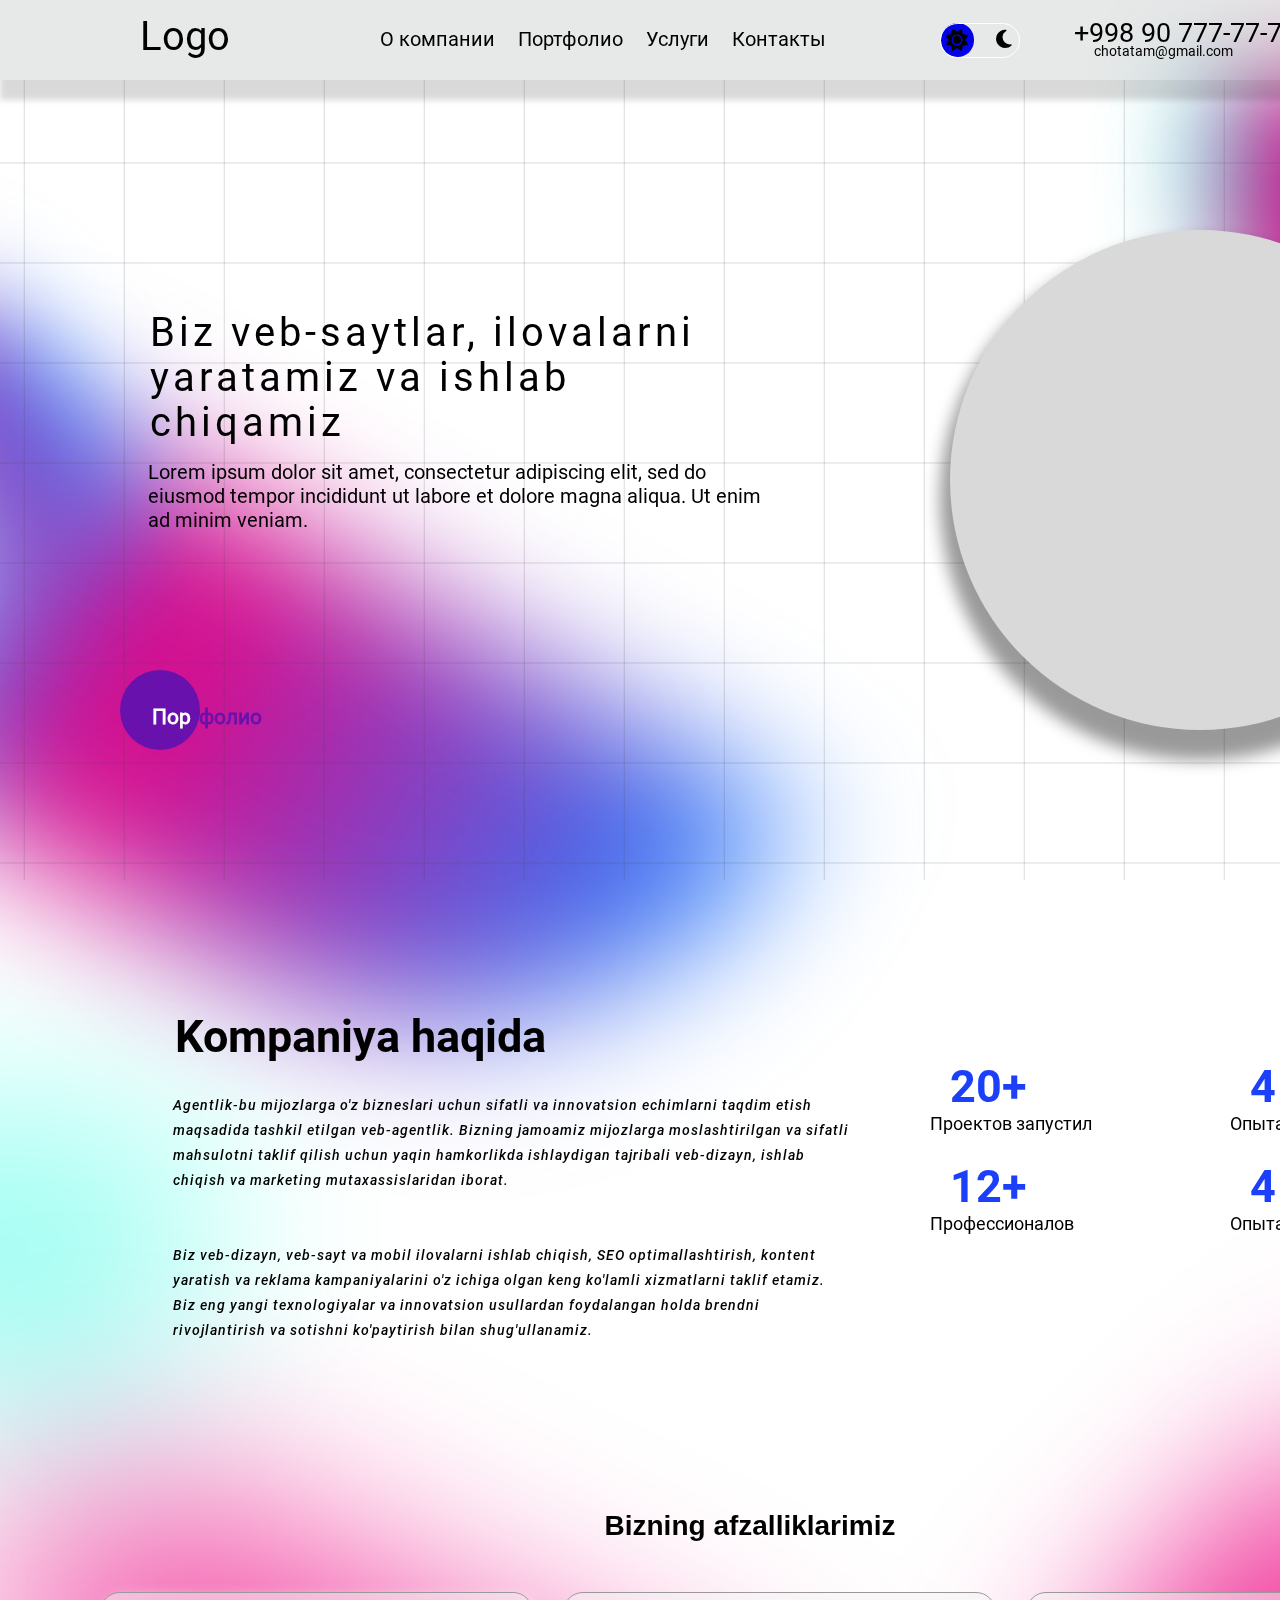
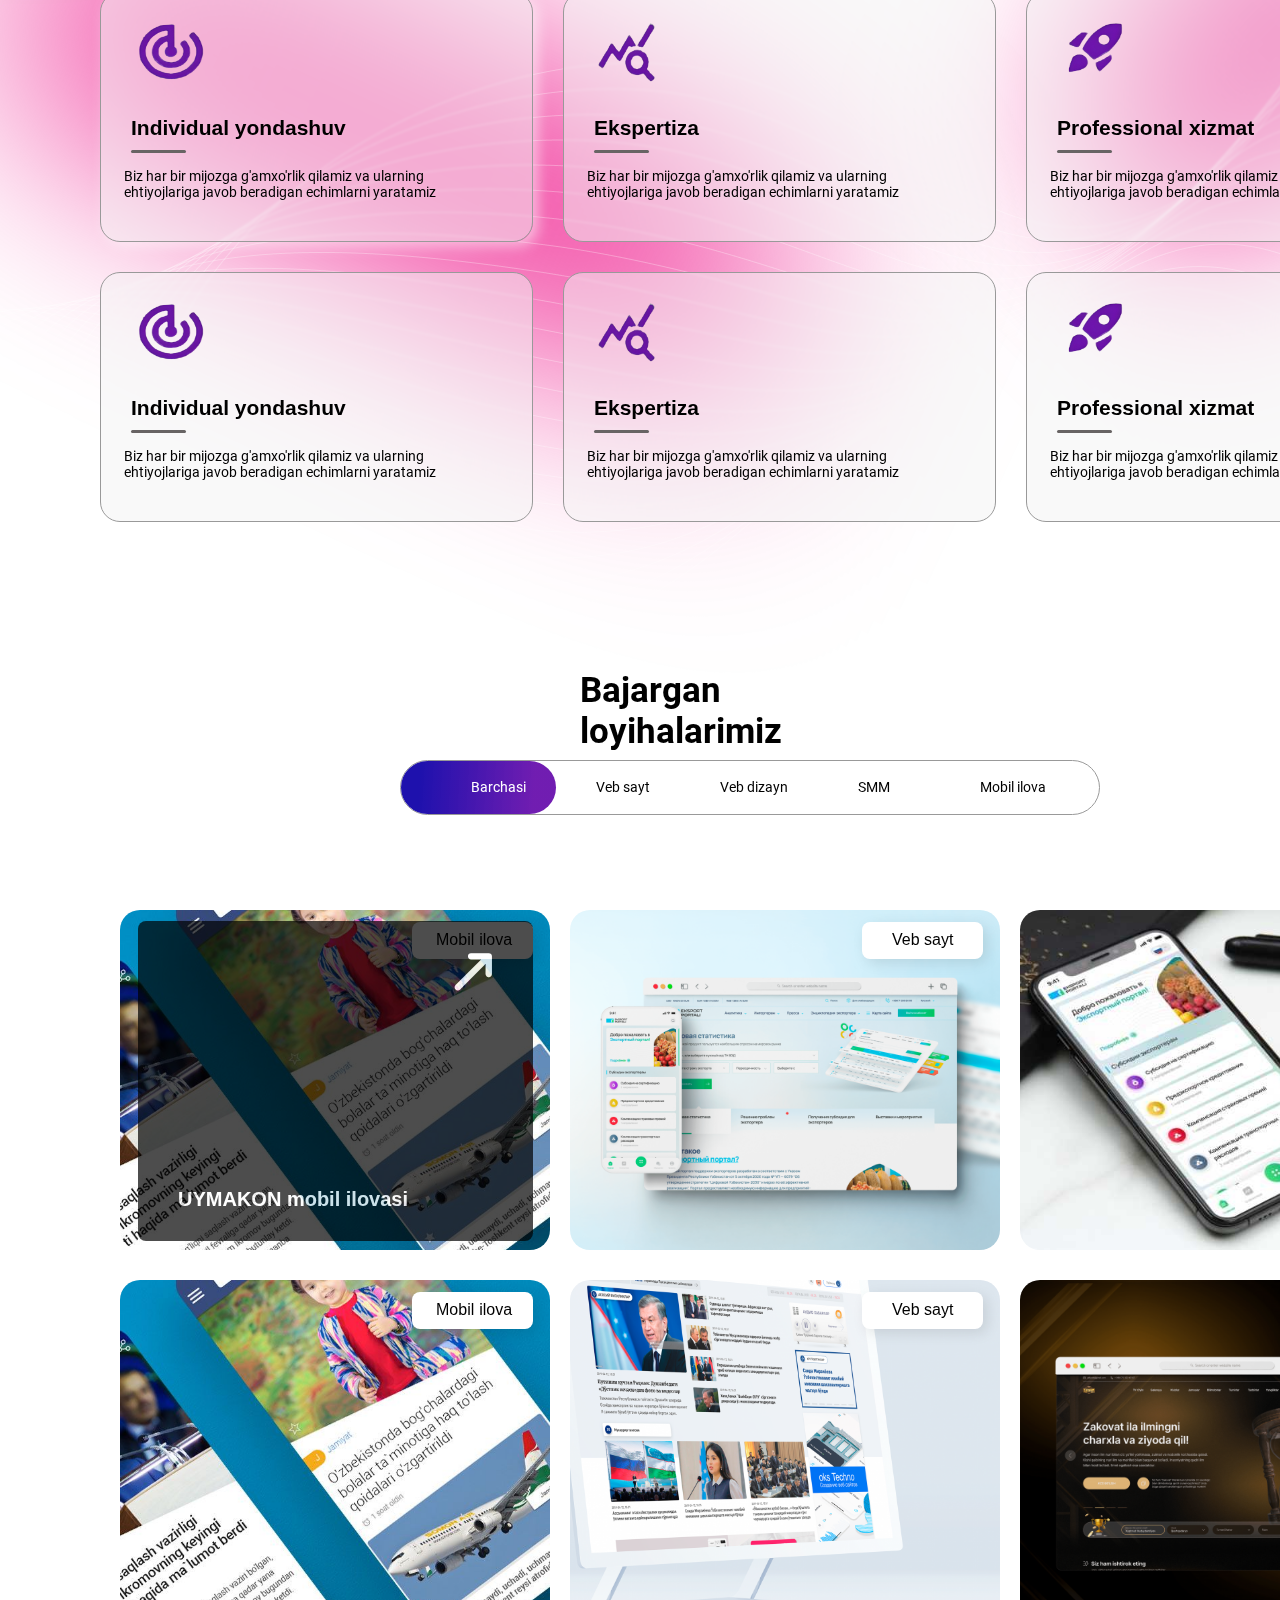
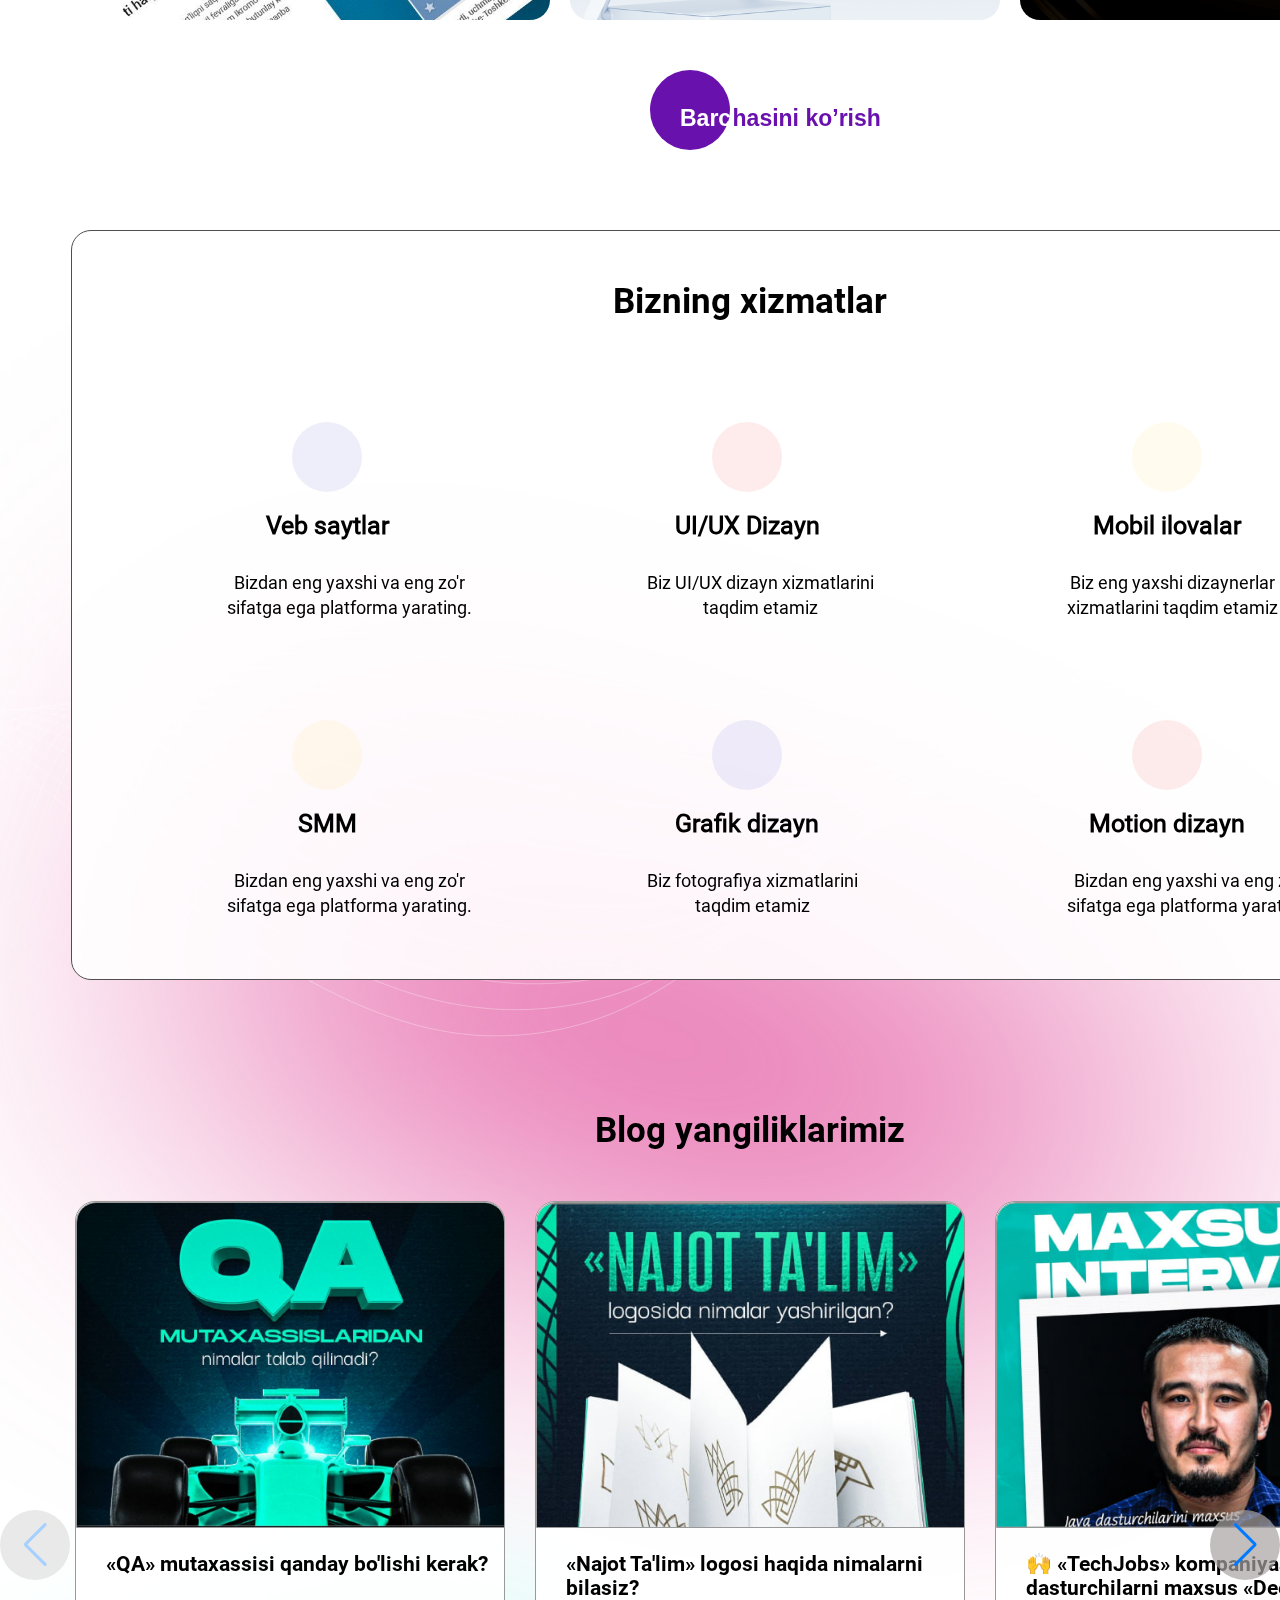
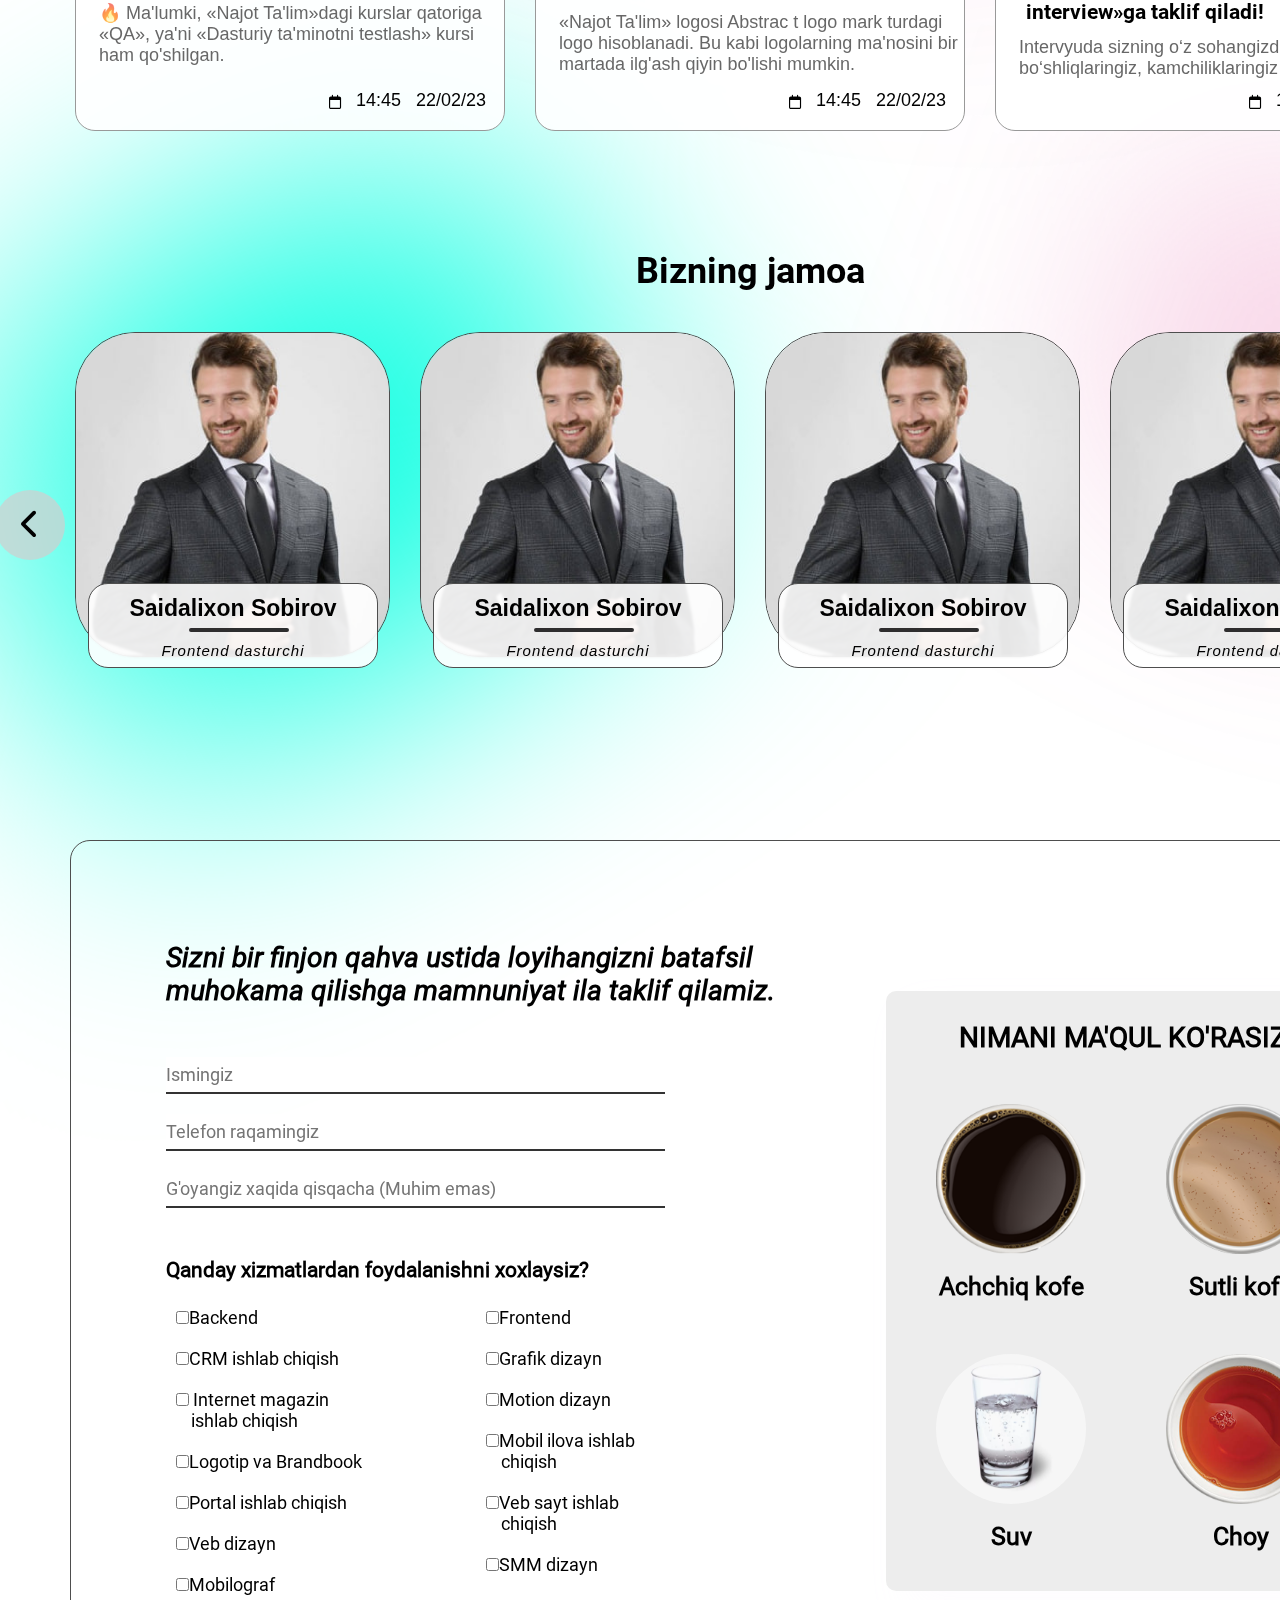
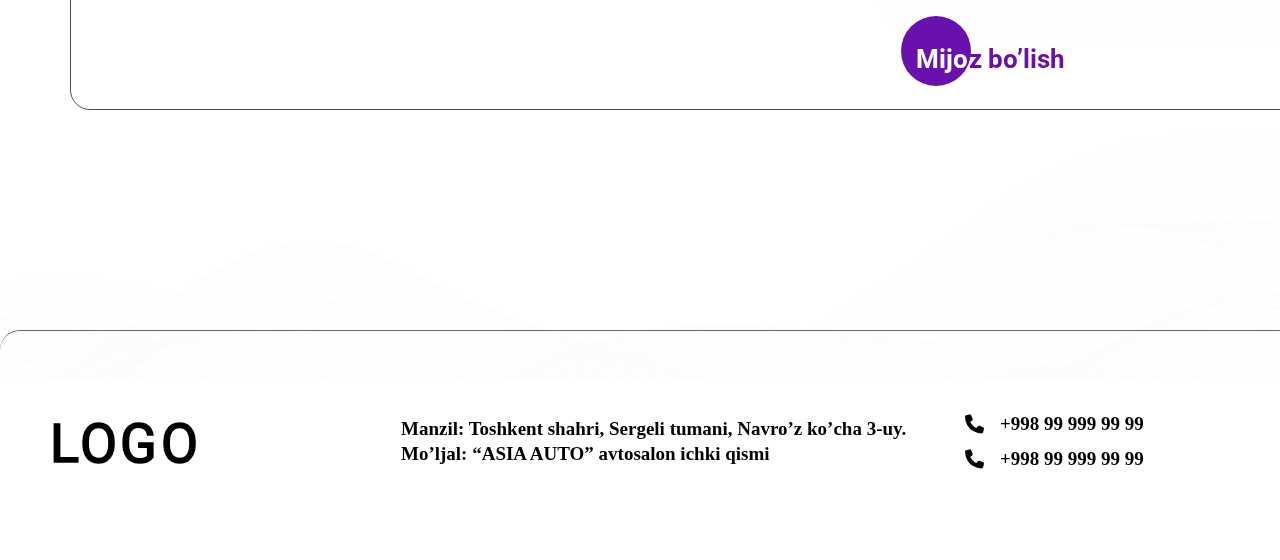
==== commit 676daa54: "commit new" ====
--- a/index.html
+++ b/index.html
@@ -5,7 +5,7 @@
     <meta charset="UTF-8">
     <meta http-equiv="X-UA-Compatible" content="IE=edge">
     <meta name="viewport" content="width=device-width, initial-scale=1.0">
-    <title>Document</title>
+    <title>Logo.uz</title>
     <link rel="stylesheet" href="./min.css">
     <link rel="stylesheet" href="./fontawesome-free-6.3.0-web/fontawesome-free-6.3.0-web/css/all.css">
     <link rel="stylesheet" href="./min1.css" />
@@ -17,7 +17,7 @@
             height: 100%;
         }
 
-     
+
 
         .swiper {
             width: 92%;
@@ -51,42 +51,42 @@
 
         /* blog */
         html,
-    body {
-      position: relative;
-      height: 100%;
-    }
-
-    body {
-
-      font-family: Helvetica Neue, Helvetica, Arial, sans-serif;
-      font-size: 14px;
-  
-      margin: 0;
-      padding: 0;
-    }
-
-    swiper-container {
-      position: absolute;
-      width: 100%;
-      height: 450px;
-      bottom: 0;
-    }
-
-    swiper-slide {
-      text-align: center;
-      font-size: 18px;
-
-      display: flex;
-      justify-content: center;
-      align-items: center;
-    }
-
-    swiper-slide img {
-      display: block;
-      width: 100%;
-      height: 100%;
-      object-fit: cover;
-    }
+        body {
+            position: relative;
+            height: 100%;
+        }
+
+        body {
+
+            font-family: Helvetica Neue, Helvetica, Arial, sans-serif;
+            font-size: 14px;
+
+            margin: 0;
+            padding: 0;
+        }
+
+        swiper-container {
+            position: absolute;
+            width: 100%;
+            height: 450px;
+            bottom: 0;
+        }
+
+        swiper-slide {
+            text-align: center;
+            font-size: 18px;
+
+            display: flex;
+            justify-content: center;
+            align-items: center;
+        }
+
+        swiper-slide img {
+            display: block;
+            width: 100%;
+            height: 100%;
+            object-fit: cover;
+        }
     </style>
 </head>
 
@@ -129,25 +129,27 @@
                 <div class="dix1"></div>
                 <div class="dix2"></div>
             </div>
-           </div>
-           <div class="fxmenyu">
+        </div>
+        <div class="fxmenyu">
             <h1>Biz haqimizda</h1>
             <h1>Portfolio</h1>
             <h1>Xizmatlarimiz</h1>
             <h1>Buyurtma berish</h1>
-            <button id="fxbut"><h1 id="number">(99)0580714</h1></button>
-           </div>        
+            <button id="fxbut">
+                <h1 id="number">(99)0580714</h1>
+            </button>
+        </div>
     </div>
     <div class="mnavbar">
-      
+
         <div class="mcon">
 
             <div class="burger" onclick="bur()">
-                <div   class="bur1"></div>
-                <div  class="bur2"></div>
-                <div  class="bur3"></div>
-            </div>
-           
+                <div class="bur1"></div>
+                <div class="bur2"></div>
+                <div class="bur3"></div>
+            </div>
+
             <h2 id="mh2">Logo</h2>
             <div class="wap">
 
@@ -172,12 +174,12 @@
 
 
         <div class="katak">
-         
-                    <div class="mkatak">
-                          
-             
-                </div>
-           
+
+            <div class="mkatak">
+
+
+            </div>
+
         </div>
 
     </div>
@@ -191,7 +193,7 @@
         <!-- dumaloq -->
         <div class="ura">
             <div class="dom">
-              
+
             </div>
             <div class="domm">
                 <h2 id="dom">Портфолио </h2>
@@ -308,7 +310,7 @@
                 <p class="rang22" id="men" onclick="m2()"> Veb sayt</p>
                 <p class="rang23" id="men" onclick="m3()">Veb dizayn</p>
                 <p class="rang24" id="men" onclick="m4()">SMM</p>
-                <p class="rang25" id="men" onclick="m5()" style="padding-left: 90px;">Mobil ilova</p>   
+                <p class="rang25" id="men" onclick="m5()" style="padding-left: 90px;">Mobil ilova</p>
                 <div class="yumaloq"></div>
             </div>
             <div class="menyu1">
@@ -316,7 +318,7 @@
                 <p class="rang22" id="men" onclick="m21()" style="color: white; "> Veb sayt</p>
                 <p class="rang23" id="men" onclick="m31()" style="color: white; ">Veb dizayn</p>
                 <p class="rang24" id="men" onclick="m41()" style="color: white; "> SMM</p>
-                <p class="rang25" id="men" onclick="m51()" style="color: white;  padding-left: 90px;" >Mobil ilova</p>
+                <p class="rang25" id="men" onclick="m51()" style="color: white;  padding-left: 90px;">Mobil ilova</p>
                 <div class="yumaloq1"></div>
             </div>
             <div class="imge">
@@ -530,7 +532,7 @@
                 <div class="swiper">
                     <div class="swiper-wrapper">
                         <div class="swiper-slide">
-                            <div class="blo1" >
+                            <div class="blo1">
                                 <div class="bimg">
                                     <img src="./img/bb1.png" alt="">
                                 </div>
@@ -544,8 +546,8 @@
                             </div>
                         </div>
                         <div class="swiper-slide">
-                            <div class="blo2" >
-                                <div class="bimg2" >
+                            <div class="blo2">
+                                <div class="bimg2">
                                     <img src="./img/bb2.jpg" alt="">
                                 </div>
                                 <h2 id="qq">«Najot Ta'lim» logosi haqida nimalarni bilasiz?</h2>
@@ -597,7 +599,7 @@
                             </div>
                         </div>
                         <div class="swiper-slide">
-                            <div class="blo2"id="blo2">
+                            <div class="blo2" id="blo2">
                                 <div class="bimg2">
                                     <img src="./img/bb2.jpg" alt="">
                                 </div>
@@ -616,7 +618,7 @@
                             </div>
                         </div>
                         <div class="swiper-slide">
-                            <div class="blo2"  id="blo3">
+                            <div class="blo2" id="blo3">
                                 <div class="bimg2">
                                     <img src="./img/bb2.jpg" alt="">
                                 </div>
@@ -672,97 +674,102 @@
 
     <!-- mblog -->
 
-<div class="mblog">
-    <h2 id="mb">
-        Blog yangiliklarimiz
-    </h2>
-    <swiper-container class="mySwiper" pagination="true" pagination-clickable="true" navigation="true" space-between="30"
-    centered-slides="true" autoplay-delay="2000" autoplay-disable-on-interaction="false">
-    <swiper-slide>
-      
-        <div class="blo11" id="blo8">
-        <div class="bimg">
-            <img src="./img/bb1.png" alt="" id="bimg">
-        </div>
-        <h2 id="qq">«QA» mutaxassisi qanday bo'lishi kerak?</h2>
-        <p id="pqq" class="rang39">🔥 Ma'lumki, «Najot Ta'lim»dagi kurslar qatoriga «QA»,
-            ya'ni «Dasturiy ta'minotni testlash» kursi ham qo'shilgan. </p>
-        <p id="qpas"><i class="fa-regular fa-calendar"></i>
-        <h2 id="data1">14:45</h2>
-        <h2 id="data">22/02/23</h2>
-        </p>
-    </div>
-</swiper-slide>
-    <swiper-slide>  
-         <div class="blo11" id="blo9">
-        <div class="bimg">
-            <img src="./img/bb1.png" alt="" id="bimg">
-        </div>
-        <h2 id="qq">«QA» mutaxassisi qanday bo'lishi kerak?</h2>
-        <p id="pqq" class="rang40">🔥 Ma'lumki, «Najot Ta'lim»dagi kurslar qatoriga «QA»,
-            ya'ni «Dasturiy ta'minotni testlash» kursi ham qo'shilgan. </p>
-        <p id="qpas"><i class="fa-regular fa-calendar"></i>
-        <h2 id="data1">14:45</h2>
-        <h2 id="data">22/02/23</h2>
-        </p>
-    </div></swiper-slide>
-    <swiper-slide> 
-          <div class="blo12" id="blo10">
-        <div class="bimg">
-            <img src="./img/bb1.png" alt="" id="bimg">
-        </div>
-        <h2 id="qq">«QA» mutaxassisi qanday bo'lishi kerak?</h2>
-        <p id="pqq" class="rang41">🔥 Ma'lumki, «Najot Ta'lim»dagi kurslar qatoriga «QA»,
-            ya'ni «Dasturiy ta'minotni testlash» kursi ham qo'shilgan. </p>
-        <p id="qpas"><i class="fa-regular fa-calendar"></i>
-        <h2 id="data1">14:45</h2>
-        <h2 id="data">22/02/23</h2>
-        </p>
-    </div></swiper-slide>
-    <swiper-slide>  
-         <div class="blo13" id="blo11">
-        <div class="bimg">
-            <img src="./img/bb1.png" alt="" id="bimg">
-        </div>
-        <h2 id="qq">«QA» mutaxassisi qanday bo'lishi kerak?</h2>
-        <p id="pqq" class="rang42">🔥 Ma'lumki, «Najot Ta'lim»dagi kurslar qatoriga «QA»,
-            ya'ni «Dasturiy ta'minotni testlash» kursi ham qo'shilgan. </p>
-        <p id="qpas"><i class="fa-regular fa-calendar"></i>
-        <h2 id="data1">14:45</h2>
-        <h2 id="data">22/02/23</h2>
-        </p>
-    </div></swiper-slide>
-    <swiper-slide> 
-          <div class="blo14" id="blo12">
-        <div class="bimg">
-            <img src="./img/bb1.png" alt="" id="bimg">
-        </div>
-        <h2 id="qq">«QA» mutaxassisi qanday bo'lishi kerak?</h2>
-        <p id="pqq" class="rang43">🔥 Ma'lumki, «Najot Ta'lim»dagi kurslar qatoriga «QA»,
-            ya'ni «Dasturiy ta'minotni testlash» kursi ham qo'shilgan. </p>
-        <p id="qpas"><i class="fa-regular fa-calendar"></i>
-        <h2 id="data1">14:45</h2>
-        <h2 id="data">22/02/23</h2>
-        </p>
-    </div></swiper-slide>
-    <swiper-slide>   
-        <div class="blo15" id="blo13">
-        <div class="bimg">
-            <img src="./img/bb1.png" alt="" id="bimg">
-        </div>
-        <h2 id="qq">«QA» mutaxassisi qanday bo'lishi kerak?</h2>
-        <p id="pqq" class="rang44">🔥 Ma'lumki, «Najot Ta'lim»dagi kurslar qatoriga «QA»,
-            ya'ni «Dasturiy ta'minotni testlash» kursi ham qo'shilgan. </p>
-        <p id="qpas"><i class="fa-regular fa-calendar"></i>
-        <h2 id="data1">14:45</h2>
-        <h2 id="data">22/02/23</h2>
-        </p>
-    </div></swiper-slide>
-    <!-- <swiper-slide>Slide 7</swiper-slide>
+    <div class="mblog">
+        <h2 id="mb">
+            Blog yangiliklarimiz
+        </h2>
+        <swiper-container class="mySwiper" pagination="true" pagination-clickable="true" navigation="true"
+            space-between="30" centered-slides="true" autoplay-delay="2000" autoplay-disable-on-interaction="false">
+            <swiper-slide>
+
+                <div class="blo11" id="blo8">
+                    <div class="bimg">
+                        <img src="./img/bb1.png" alt="" id="bimg">
+                    </div>
+                    <h2 id="qq">«QA» mutaxassisi qanday bo'lishi kerak?</h2>
+                    <p id="pqq" class="rang39">🔥 Ma'lumki, «Najot Ta'lim»dagi kurslar qatoriga «QA»,
+                        ya'ni «Dasturiy ta'minotni testlash» kursi ham qo'shilgan. </p>
+                    <p id="qpas"><i class="fa-regular fa-calendar"></i>
+                    <h2 id="data1">14:45</h2>
+                    <h2 id="data">22/02/23</h2>
+                    </p>
+                </div>
+            </swiper-slide>
+            <swiper-slide>
+                <div class="blo11" id="blo9">
+                    <div class="bimg">
+                        <img src="./img/bb1.png" alt="" id="bimg">
+                    </div>
+                    <h2 id="qq">«QA» mutaxassisi qanday bo'lishi kerak?</h2>
+                    <p id="pqq" class="rang40">🔥 Ma'lumki, «Najot Ta'lim»dagi kurslar qatoriga «QA»,
+                        ya'ni «Dasturiy ta'minotni testlash» kursi ham qo'shilgan. </p>
+                    <p id="qpas"><i class="fa-regular fa-calendar"></i>
+                    <h2 id="data1">14:45</h2>
+                    <h2 id="data">22/02/23</h2>
+                    </p>
+                </div>
+            </swiper-slide>
+            <swiper-slide>
+                <div class="blo12" id="blo10">
+                    <div class="bimg">
+                        <img src="./img/bb1.png" alt="" id="bimg">
+                    </div>
+                    <h2 id="qq">«QA» mutaxassisi qanday bo'lishi kerak?</h2>
+                    <p id="pqq" class="rang41">🔥 Ma'lumki, «Najot Ta'lim»dagi kurslar qatoriga «QA»,
+                        ya'ni «Dasturiy ta'minotni testlash» kursi ham qo'shilgan. </p>
+                    <p id="qpas"><i class="fa-regular fa-calendar"></i>
+                    <h2 id="data1">14:45</h2>
+                    <h2 id="data">22/02/23</h2>
+                    </p>
+                </div>
+            </swiper-slide>
+            <swiper-slide>
+                <div class="blo13" id="blo11">
+                    <div class="bimg">
+                        <img src="./img/bb1.png" alt="" id="bimg">
+                    </div>
+                    <h2 id="qq">«QA» mutaxassisi qanday bo'lishi kerak?</h2>
+                    <p id="pqq" class="rang42">🔥 Ma'lumki, «Najot Ta'lim»dagi kurslar qatoriga «QA»,
+                        ya'ni «Dasturiy ta'minotni testlash» kursi ham qo'shilgan. </p>
+                    <p id="qpas"><i class="fa-regular fa-calendar"></i>
+                    <h2 id="data1">14:45</h2>
+                    <h2 id="data">22/02/23</h2>
+                    </p>
+                </div>
+            </swiper-slide>
+            <swiper-slide>
+                <div class="blo14" id="blo12">
+                    <div class="bimg">
+                        <img src="./img/bb1.png" alt="" id="bimg">
+                    </div>
+                    <h2 id="qq">«QA» mutaxassisi qanday bo'lishi kerak?</h2>
+                    <p id="pqq" class="rang43">🔥 Ma'lumki, «Najot Ta'lim»dagi kurslar qatoriga «QA»,
+                        ya'ni «Dasturiy ta'minotni testlash» kursi ham qo'shilgan. </p>
+                    <p id="qpas"><i class="fa-regular fa-calendar"></i>
+                    <h2 id="data1">14:45</h2>
+                    <h2 id="data">22/02/23</h2>
+                    </p>
+                </div>
+            </swiper-slide>
+            <swiper-slide>
+                <div class="blo15" id="blo13">
+                    <div class="bimg">
+                        <img src="./img/bb1.png" alt="" id="bimg">
+                    </div>
+                    <h2 id="qq">«QA» mutaxassisi qanday bo'lishi kerak?</h2>
+                    <p id="pqq" class="rang44">🔥 Ma'lumki, «Najot Ta'lim»dagi kurslar qatoriga «QA»,
+                        ya'ni «Dasturiy ta'minotni testlash» kursi ham qo'shilgan. </p>
+                    <p id="qpas"><i class="fa-regular fa-calendar"></i>
+                    <h2 id="data1">14:45</h2>
+                    <h2 id="data">22/02/23</h2>
+                    </p>
+                </div>
+            </swiper-slide>
+            <!-- <swiper-slide>Slide 7</swiper-slide>
     <swiper-slide>Slide 8</swiper-slide>
     <swiper-slide>Slide 9</swiper-slide> -->
-  </swiper-container>
-</div>
+        </swiper-container>
+    </div>
     <!-- mblog -->
 
     <div class="contenrr">
@@ -814,64 +821,64 @@
         <h2 id="mbb">
             Bizning jamoa
         </h2>
-        <swiper-container class="mySwiper" pagination="true" pagination-clickable="true" navigation="true" space-between="30"
-        centered-slides="true" autoplay-delay="2000" autoplay-disable-on-interaction="false">
-        <swiper-slide>
-          
-            <div class="bj15">
-                <img src="./img/bj6.jpg" alt="">
-                <div class="fro" id="fro8">
-                    <h2 id="tf">Saidalixon Sobirov</h2>
-                    <div class="tf"></div>
-                    <h2 id="tff">Frontend dasturchi</h2>
-                </div>
-            </div>
-    </swiper-slide>
-        <swiper-slide>  
-            <div class="bj16">
-                <img src="./img/bj6.jpg" alt="">
-                <div class="fro" id="fro6">
-                    <h2 id="tf">Saidalixon Sobirov</h2>
-                    <div class="tf"></div>
-                    <h2 id="tff">Frontend dasturchi</h2>
-                </div>
-            </div>
-        </swiper-slide>
- 
-        <swiper-slide>  
-            <div class="bj12">
-                <img src="./img/bj6.jpg" alt="">
-                <div class="fro" id="fro4">
-                    <h2 id="tf">Saidalixon Sobirov</h2>
-                    <div class="tf"></div>
-                    <h2 id="tff">Frontend dasturchi</h2>
-                </div>
-            </div>
-        </swiper-slide>
-        <swiper-slide> 
-            <div class="bj13">
-                <img src="./img/bj6.jpg" alt="">
-                <div class="fro" id="fro7">
-                    <h2 id="tf">Saidalixon Sobirov</h2>
-                    <div class="tf"></div>
-                    <h2 id="tff">Frontend dasturchi</h2>
-                </div>
-            </div>
-        </swiper-slide>
-        <swiper-slide>   
-            <div class="bj14">
-                <img src="./img/bj6.jpg" alt="">
-                <div class="fro" id="fro5">
-                    <h2 id="tf">Saidalixon Sobirov</h2>
-                    <div class="tf"></div>
-                    <h2 id="tff">Frontend dasturchi</h2>
-                </div>
-            </div>
-        </swiper-slide>
-        <!-- <swiper-slide>Slide 7</swiper-slide>
+        <swiper-container class="mySwiper" pagination="true" pagination-clickable="true" navigation="true"
+            space-between="30" centered-slides="true" autoplay-delay="2000" autoplay-disable-on-interaction="false">
+            <swiper-slide>
+
+                <div class="bj15">
+                    <img src="./img/bj6.jpg" alt="">
+                    <div class="fro" id="fro8">
+                        <h2 id="tf">Saidalixon Sobirov</h2>
+                        <div class="tf"></div>
+                        <h2 id="tff">Frontend dasturchi</h2>
+                    </div>
+                </div>
+            </swiper-slide>
+            <swiper-slide>
+                <div class="bj16">
+                    <img src="./img/bj6.jpg" alt="">
+                    <div class="fro" id="fro6">
+                        <h2 id="tf">Saidalixon Sobirov</h2>
+                        <div class="tf"></div>
+                        <h2 id="tff">Frontend dasturchi</h2>
+                    </div>
+                </div>
+            </swiper-slide>
+
+            <swiper-slide>
+                <div class="bj12">
+                    <img src="./img/bj6.jpg" alt="">
+                    <div class="fro" id="fro4">
+                        <h2 id="tf">Saidalixon Sobirov</h2>
+                        <div class="tf"></div>
+                        <h2 id="tff">Frontend dasturchi</h2>
+                    </div>
+                </div>
+            </swiper-slide>
+            <swiper-slide>
+                <div class="bj13">
+                    <img src="./img/bj6.jpg" alt="">
+                    <div class="fro" id="fro7">
+                        <h2 id="tf">Saidalixon Sobirov</h2>
+                        <div class="tf"></div>
+                        <h2 id="tff">Frontend dasturchi</h2>
+                    </div>
+                </div>
+            </swiper-slide>
+            <swiper-slide>
+                <div class="bj14">
+                    <img src="./img/bj6.jpg" alt="">
+                    <div class="fro" id="fro5">
+                        <h2 id="tf">Saidalixon Sobirov</h2>
+                        <div class="tf"></div>
+                        <h2 id="tff">Frontend dasturchi</h2>
+                    </div>
+                </div>
+            </swiper-slide>
+            <!-- <swiper-slide>Slide 7</swiper-slide>
         <swiper-slide>Slide 8</swiper-slide>
         <swiper-slide>Slide 9</swiper-slide> -->
-      </swiper-container>
+        </swiper-container>
     </div>
     <!-- mbjano -->
 
@@ -934,9 +941,11 @@
                         <img src="./img/choy.png" alt="">
                         <h2 id="ko">Choy</h2>
                     </div>
-                    <div class="chdom" id="chh"><h2>Mijoz bo’lish</h2></div>
-                </div>
-              <div class="chdom" id="chhh"></div>
+                    <div class="chdom" id="chh">
+                        <h2>Mijoz bo’lish</h2>
+                    </div>
+                </div>
+                <div class="chdom" id="chhh"></div>
                 <div class="choy3">
                     <h2>Mijo <span id="mmz">z bo’lish</span></h2>
                 </div>
@@ -946,23 +955,23 @@
     <div class="contenrr">
         <div class="logo">
             <div class="log">
-            <div class="log1">
-                <h1 id="loo">LOGO</h1>
-                <h2 id="manzil">Manzil: Toshkent shahri, Sergeli tumani, Navro’z ko’cha 3-uy. <br>
-                    Mo’ljal: “ASIA AUTO” avtosalon ichki qismi</h2>
-                <div class="nam">
-                    <h2 id="nam" class="na"><i class="fa-solid fa-phone"></i> +998 99 999 99 99</h2>
-                    <h2 id="nam"> <i class="fa-solid fa-phone"></i>+998 99 999 99 99</h2>
-                </div>
-                <div class="ijti">
-                    <h2> <i class="fab fa-telegram"></i></h2>
-                    <h2> <i class="fab fa-instagram"></i></h2>
-                    <h2><i class="fa-brands fa-facebook"></i></h2>
-
-                </div>
-            </div>
-        </div>
-    </div>
+                <div class="log1">
+                    <h1 id="loo">LOGO</h1>
+                    <h2 id="manzil">Manzil: Toshkent shahri, Sergeli tumani, Navro’z ko’cha 3-uy. <br>
+                        Mo’ljal: “ASIA AUTO” avtosalon ichki qismi</h2>
+                    <div class="nam">
+                        <h2 id="nam" class="na"><i class="fa-solid fa-phone"></i> +998 99 999 99 99</h2>
+                        <h2 id="nam"> <i class="fa-solid fa-phone"></i>+998 99 999 99 99</h2>
+                    </div>
+                    <div class="ijti">
+                        <h2> <i class="fab fa-telegram"></i></h2>
+                        <h2> <i class="fab fa-instagram"></i></h2>
+                        <h2><i class="fa-brands fa-facebook"></i></h2>
+
+                    </div>
+                </div>
+            </div>
+        </div>
     </div>
 
     <!-- blog -->
@@ -973,16 +982,16 @@
         <h1 id="loo1">LOGO</h1>
         <h2 id="manzil1">Manzil: Toshkent shahri, Sergeli tumani, Navro’z ko’cha 3-uy. <br>
             Mo’ljal: “ASIA AUTO” avtosalon ichki qismi</h2>
-            <div class="nam1">
-                <h2 id="nam1" ><i class="fa-solid fa-phone"></i> +998 99 999 99 99</h2>
-                <h2 id="nam1"> <i class="fa-solid fa-phone"></i>+998 99 999 99 99</h2>
-            </div>
-            <div class="ijti1">
-                <h2> <i class="fab fa-telegram"></i></h2>
-                <h2> <i class="fab fa-instagram"></i></h2>
-                <h2><i class="fa-brands fa-facebook"></i></h2>
-    
-            </div>
+        <div class="nam1">
+            <h2 id="nam1"><i class="fa-solid fa-phone"></i> +998 99 999 99 99</h2>
+            <h2 id="nam1"> <i class="fa-solid fa-phone"></i>+998 99 999 99 99</h2>
+        </div>
+        <div class="ijti1">
+            <h2> <i class="fab fa-telegram"></i></h2>
+            <h2> <i class="fab fa-instagram"></i></h2>
+            <h2><i class="fa-brands fa-facebook"></i></h2>
+
+        </div>
     </div>
 
     <!-- mlogo -->
@@ -992,7 +1001,7 @@
 
     <script src="./min2.js"></script>
 
-   <script src="./min3.js"></script>
+    <script src="./min3.js"></script>
 
 
     <script src="./app.js"></script>
--- a/min.css
+++ b/min.css
@@ -728,9 +728,6 @@
   margin-bottom: 30px;
 }
 
-.imge3 {
-  margin-left: 0;
-}
 
 .imgg img {
   width: 430px;
@@ -1623,7 +1620,7 @@
 .log1 {
   width: 100%;
   height: 230px;
-  /* background-color: rgba(255, 255, 255, 1); */
+  
   margin-top: 200px;
   border-top: 1px solid #6a6666;
   backdrop-filter: blur(1px);
@@ -2300,7 +2297,7 @@
   }
 
   .b1 {
-    width: 100%;
+    width: 95%;
     height: 245px;
     display: block;
     float: none;
@@ -2315,7 +2312,7 @@
   }
 
   .b4 {
-    width: 100%;
+    width: 95%;
     height: 260px;
     position: relative;
     left: 0;
@@ -2430,10 +2427,11 @@
   }
 
   #ima {
-    width: 100%;
+    width: 95%;
     height: 300px;
     margin: 0;
-    margin-left: -5px;
+    margin-left: -8px;
+   
   }
 
   .tex1 {
@@ -2514,8 +2512,8 @@
     border-radius: 20px;
     z-index: -2;
     margin-top: -200px;
-
-
+ box-sizing: border-box;
+margin-left: 15px;
     background: rgba(255, 255, 255, 0.9);
   }
 
@@ -2956,8 +2954,8 @@
   .kchoy {
     width: 95%;
     height: 1600px;
-    margin: 0 auto;
-    margin: 100px auto 0 auto;
+
+    margin: 100px auto 0 10px;
     border: 1px solid #4E4E4E;
     backdrop-filter: blur(1px);
     border-radius: 20px;
@@ -3221,6 +3219,7 @@
     border-top-right-radius: 20px;
     border-top-left-radius: 20px;
     border: 1px solid rgb(59, 58, 58);
+    border-bottom: none;
 
   }
 
@@ -3297,7 +3296,7 @@
     width: 90%;
     margin: 0;
     position: relative;
-    margin: 200px auto 0 25px;
+    margin: 200px auto 0 18px;
   }
 
   .chdom {
@@ -3337,18 +3336,18 @@
 @media screen and (max-width:500px) {
 
   .b1 {
-    width: 100%;
+    width: 95%;
     height: 245px;
-    /* margin-left: -100px; */
+    margin-left: 10px;
     display: block;
     float: none;
 
   }
 
   .b4 {
-    width: 100%;
+    width: 95%;
     height: 260px;
-    /* margin-left: -100px; */
+    margin-left: 10px;
     display: block;
     float: none;
 
@@ -3431,7 +3430,7 @@
     display: none;
   }
 
-
+  .imge,
   .imge1,
   .imge2,
   .imge3,
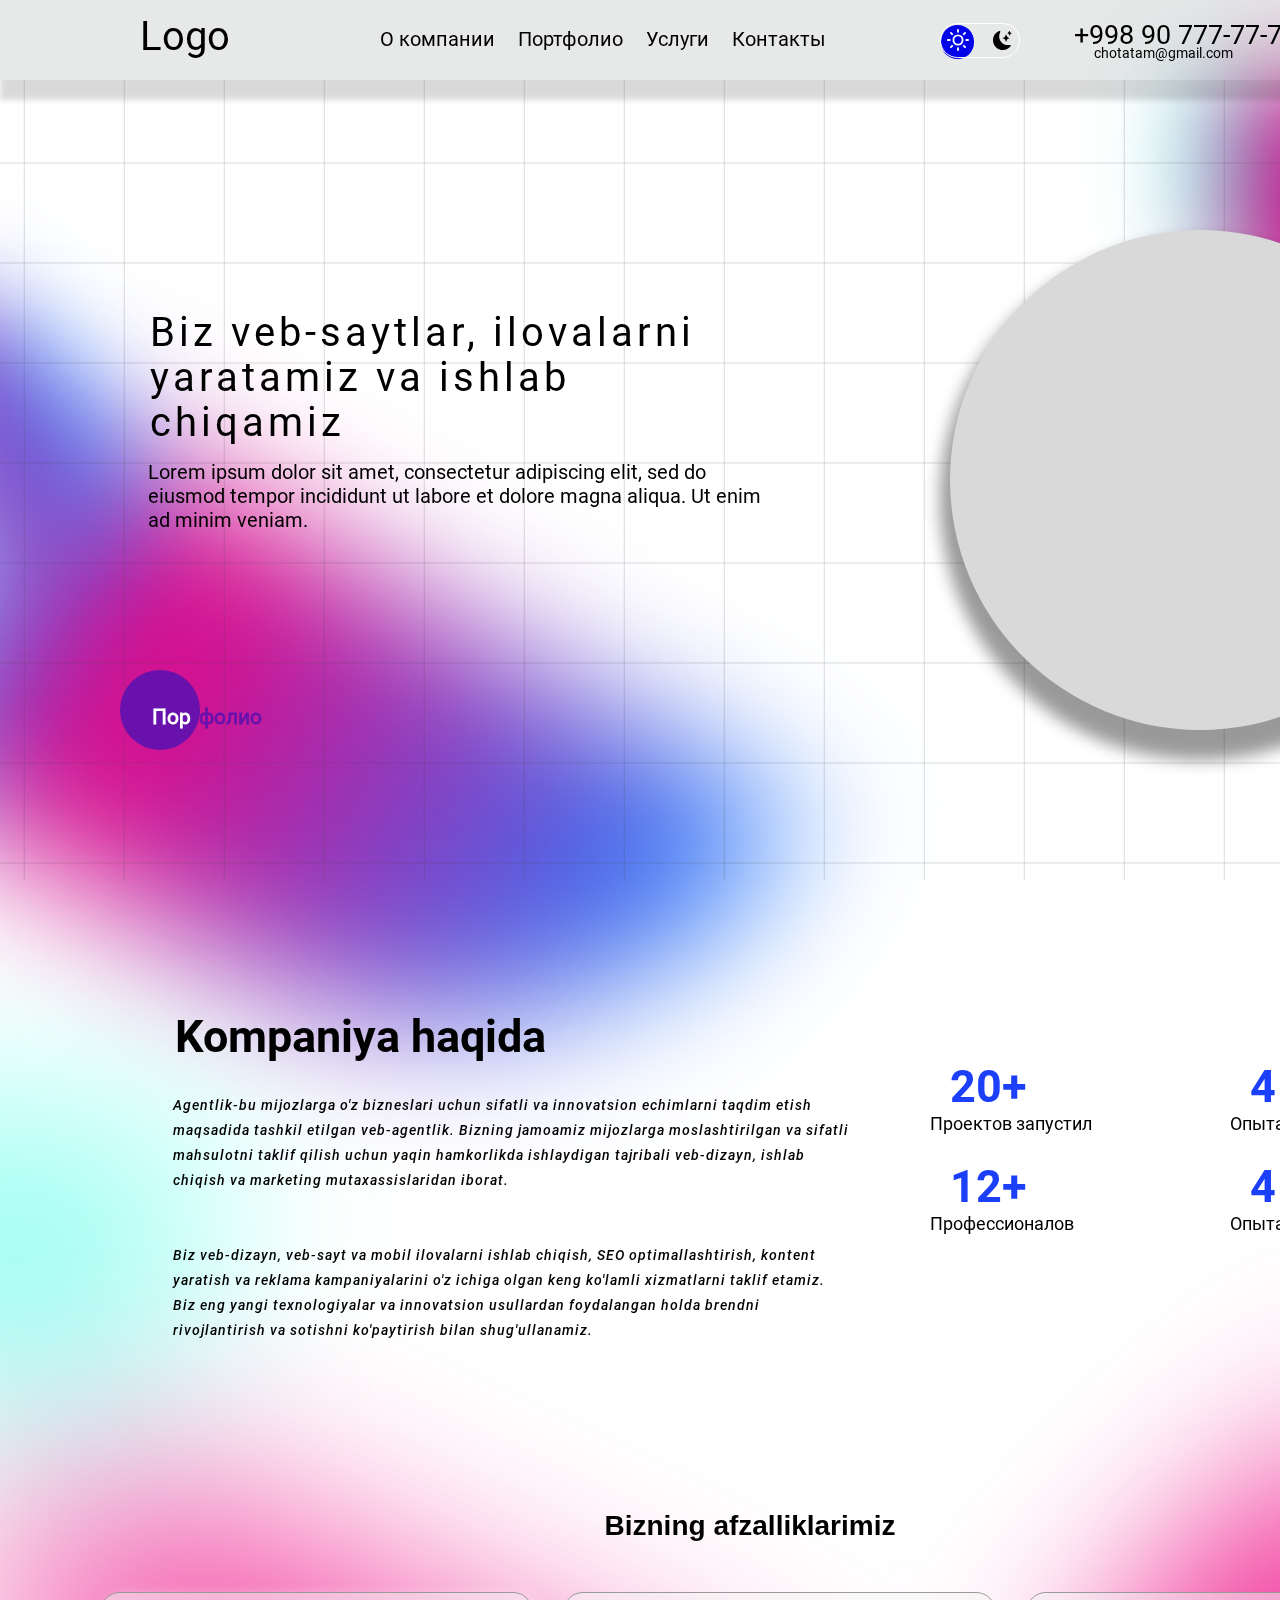
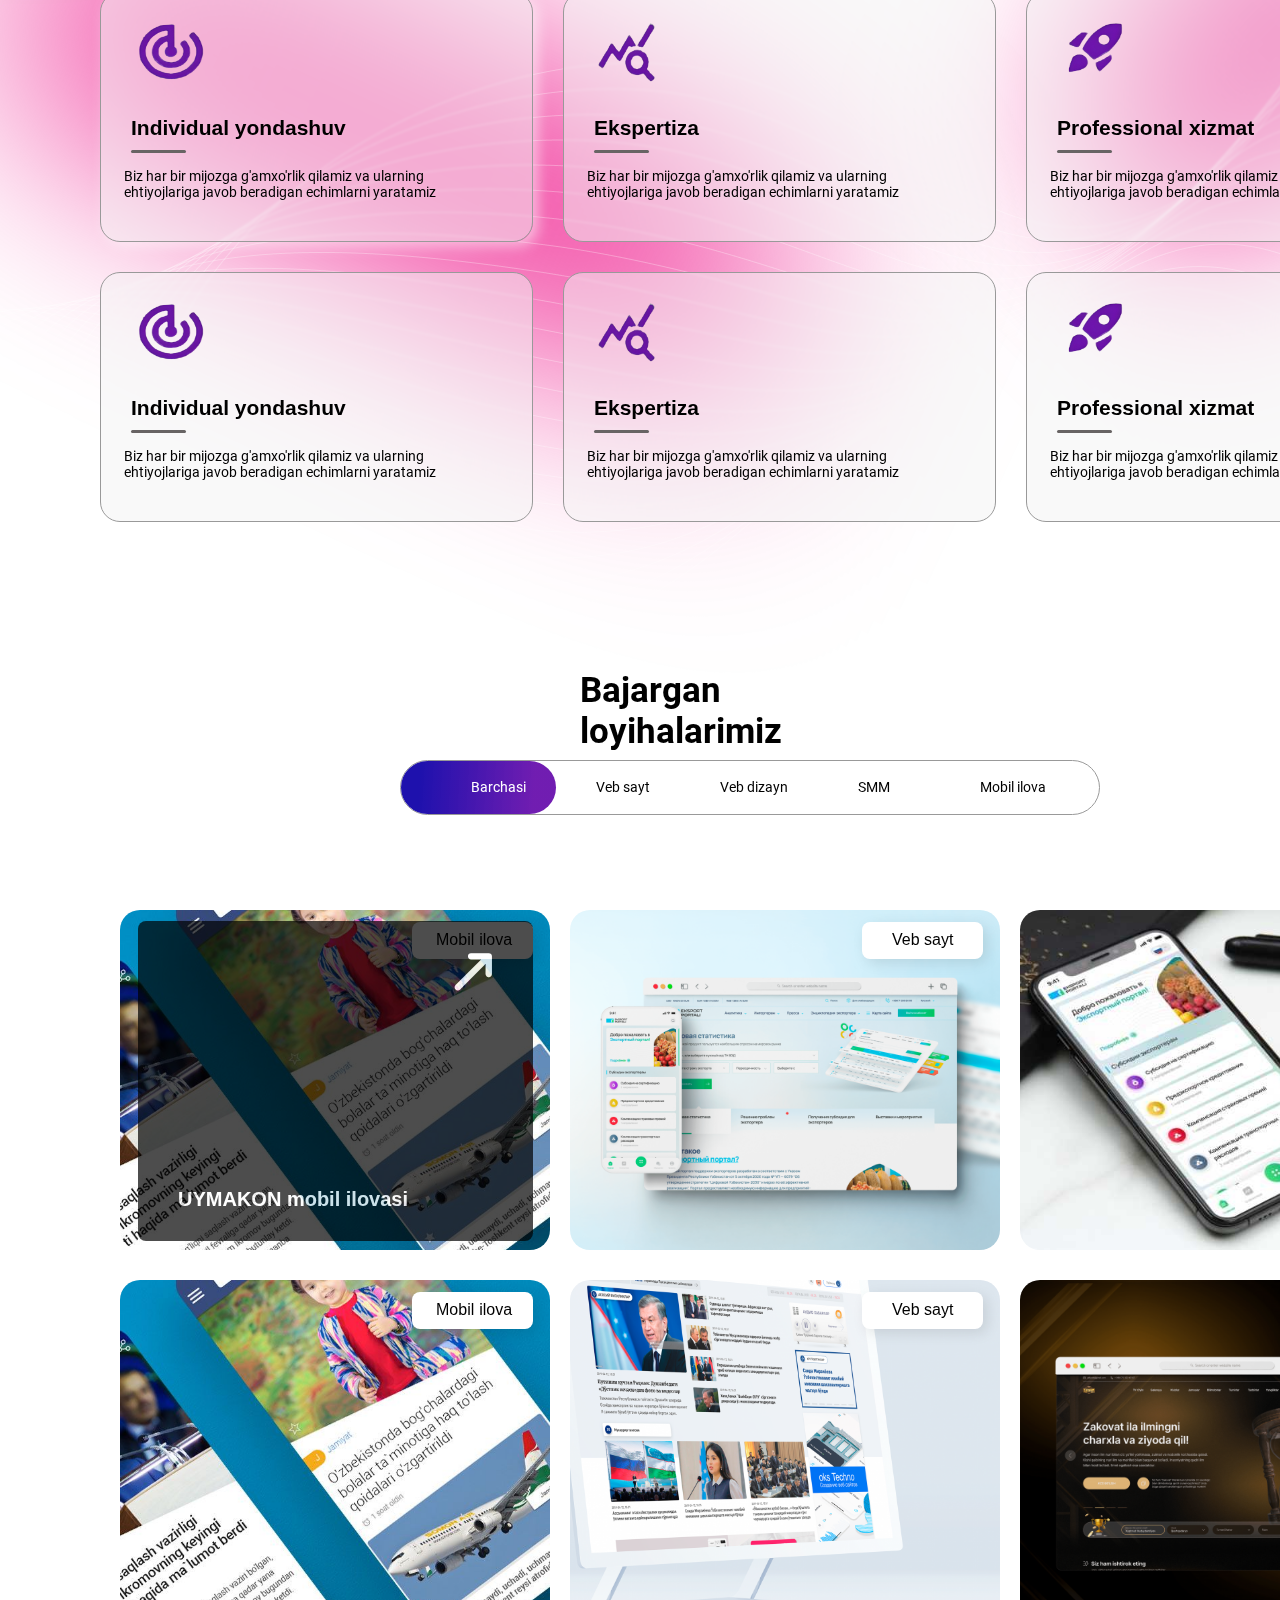
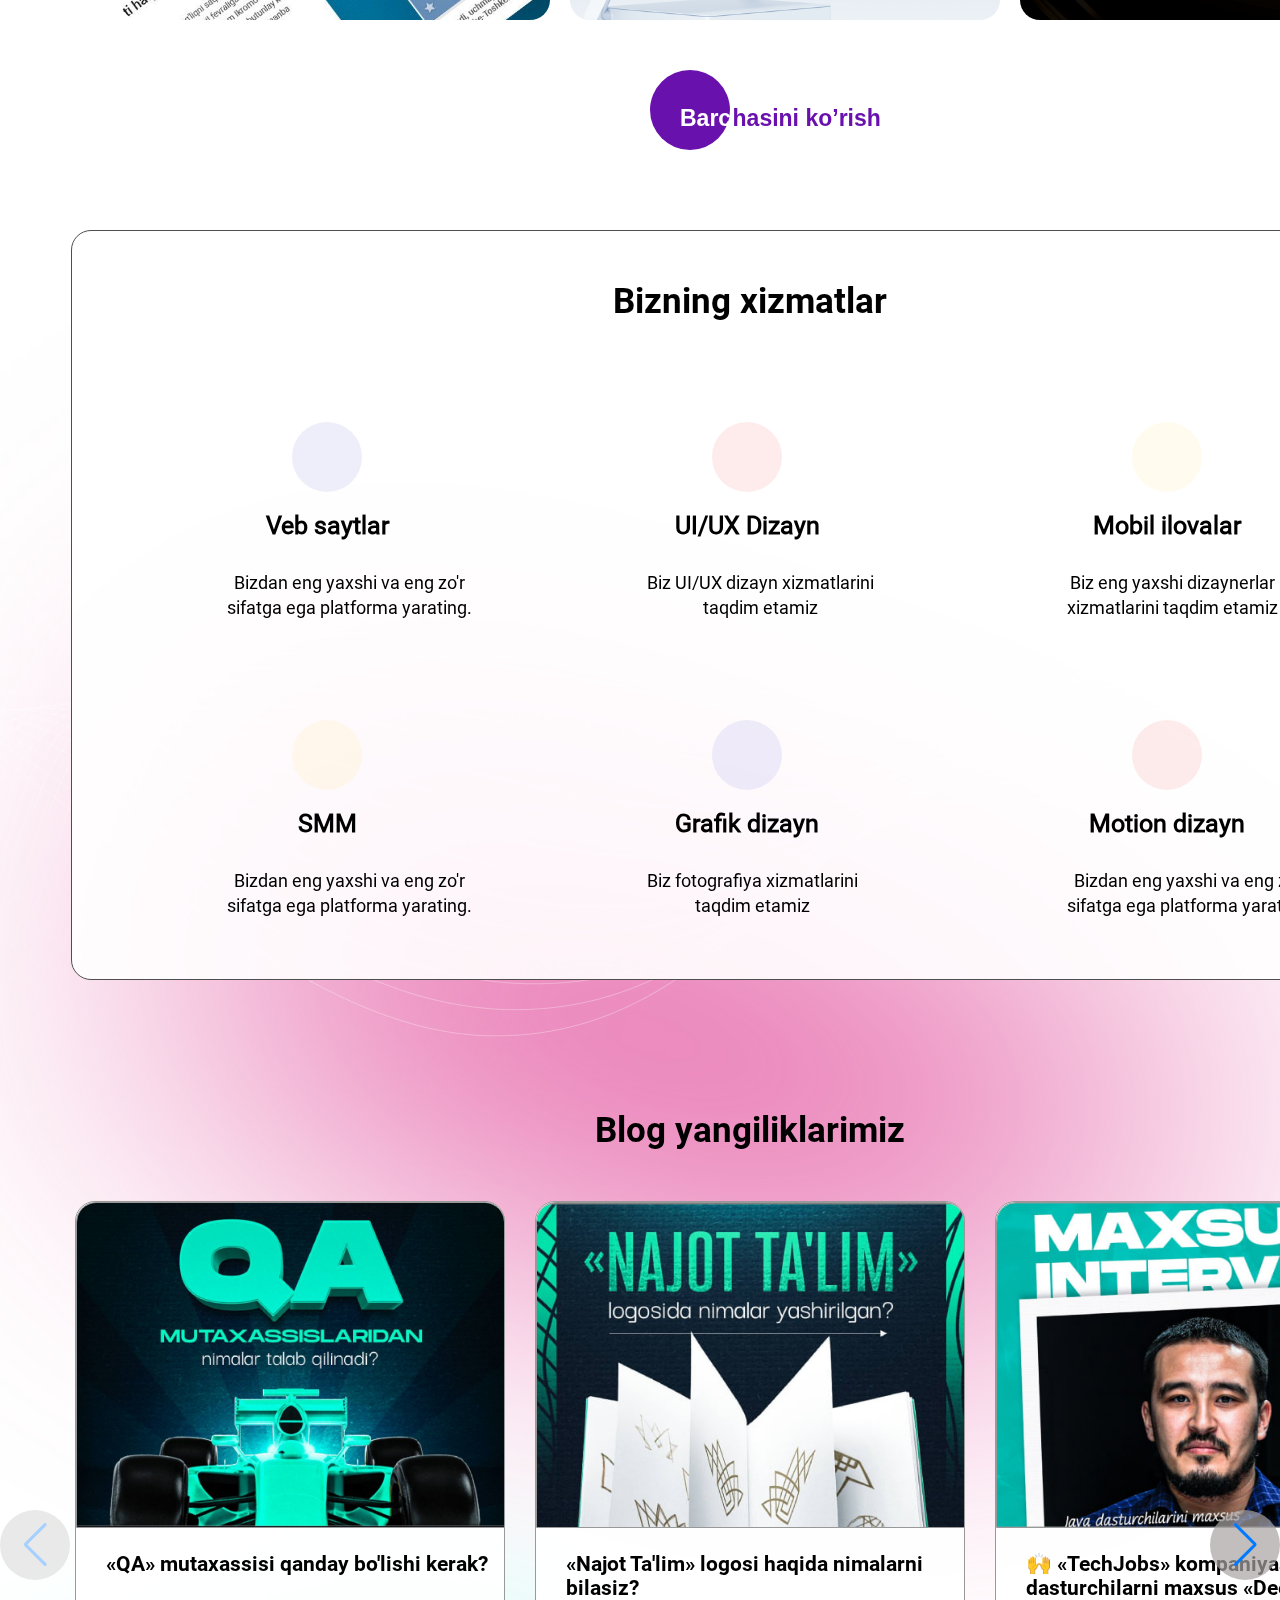
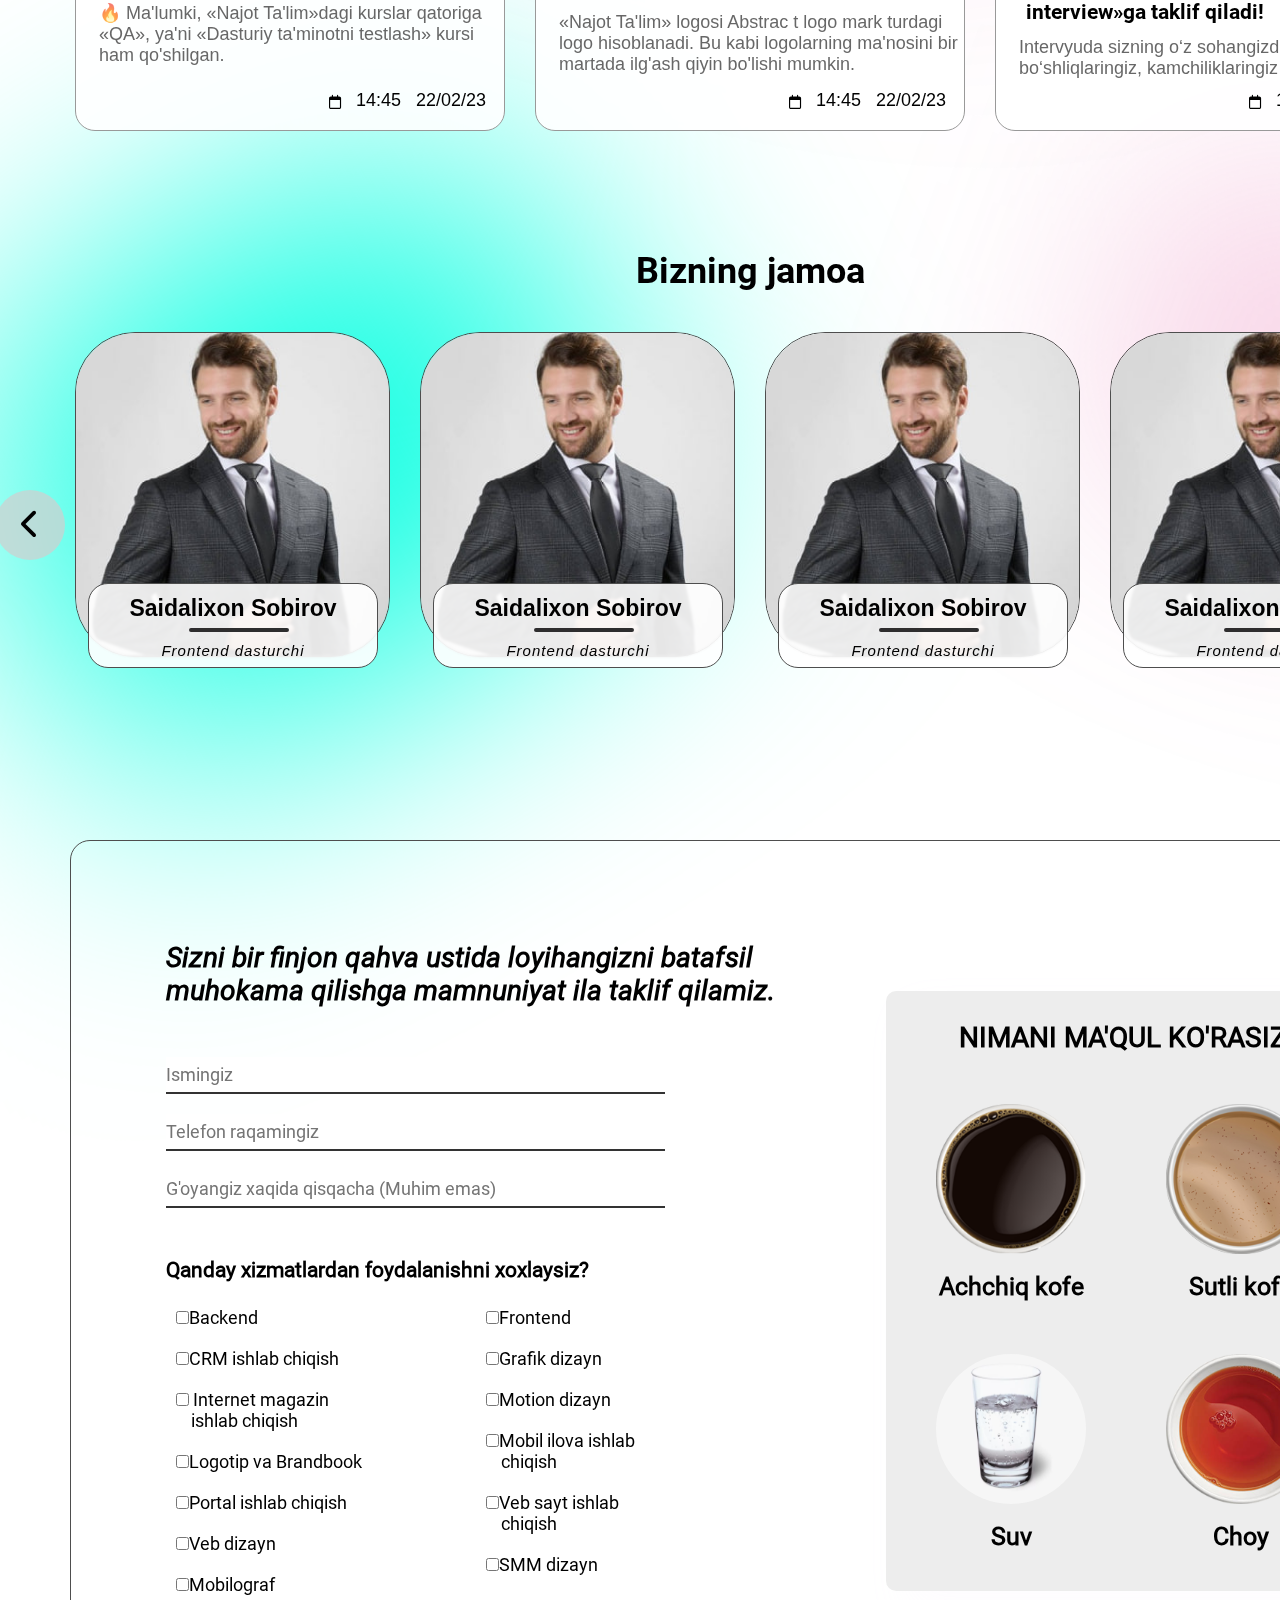
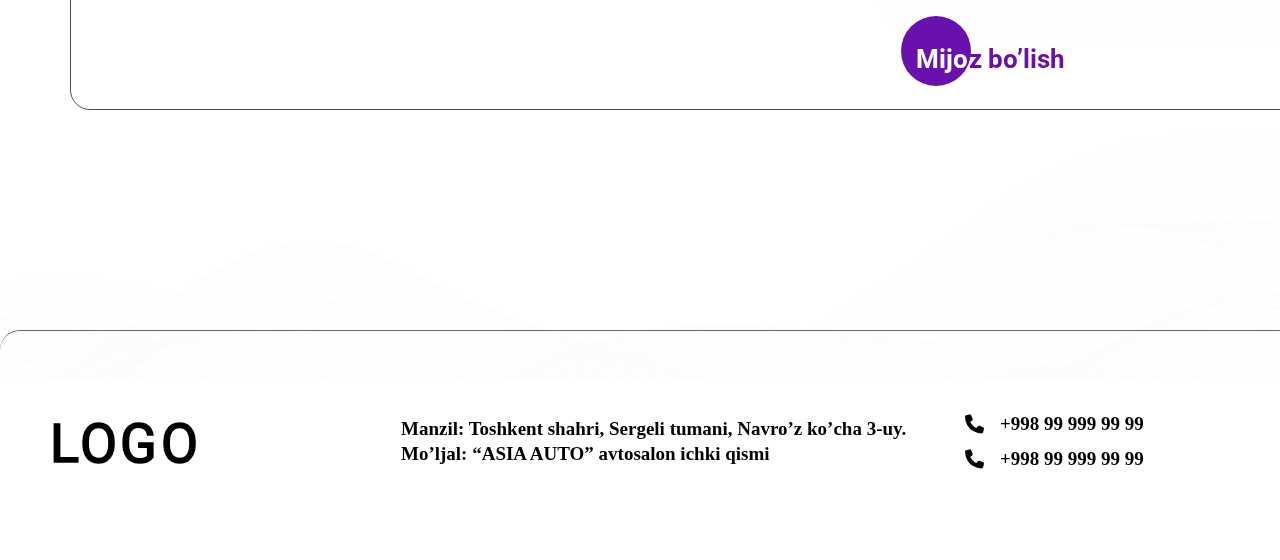
==== commit 84638d0d: "commit new" ====
--- a/index.html
+++ b/index.html
@@ -102,8 +102,32 @@
             <p class="rang3">Контакты</p>
             <div class="mom">
 
-                <i class="fa-solid fa-sun" onclick="ok1()"></i>
-                <i class="fa-sharp fa-solid fa-moon" onclick="ok2()"></i>
+                <i class="sun" onclick="ok1()"><svg stroke="currentColor" fill="none" stroke-width="2" viewBox="0 0 24 24"
+                    stroke-linecap="round" stroke-linejoin="round" height="1em" width="1em" style="margin-left: 1px;"
+                    xmlns="http://www.w3.org/2000/svg">
+                    <circle cx="12" cy="12" r="5"></circle>
+                    <line x1="12" y1="1" x2="12" y2="3"></line>
+                    <line x1="12" y1="21" x2="12" y2="23"></line>
+                    <line x1="4.22" y1="4.22" x2="5.64" y2="5.64"></line>
+                    <line x1="18.36" y1="18.36" x2="19.78" y2="19.78"></line>
+                    <line x1="1" y1="12" x2="3" y2="12"></line>
+                    <line x1="21" y1="12" x2="23" y2="12">
+                    </line>
+                    <line x1="4.22" y1="19.78" x2="5.64" y2="18.36"></line>
+                    <line x1="18.36" y1="5.64" x2="19.78" y2="4.22"></line>
+                  </svg></i>
+                <i class="moon" onclick="ok2()"> <svg stroke="currentColor" fill="currentColor" stroke-width="0" viewBox="0 0 16 16" height="1em" width="1em"
+                    style="margin-top: 7px; margin-left: -3px;" xmlns="http://www.w3.org/2000/svg">
+                    <path d="M6 .278a.768.768 0 0 1 .08.858 7.208 7.208 0 0 0-.878 3.46c0 4.021 3.278 
+                  7.277 7.318 7.277.527 0 1.04-.055 1.533-.16a.787.787 0 0 1 .81.316.733.733 0 0 1-.031.893A8.349 8.349 0 0 1 8.344 16C3.734 
+                  16 0 12.286 0 7.71 0 4.266 2.114 1.312 5.124.06A.752.752 0 0 1 6 .278z"></path>
+                    <path d="M10.794 3.148a.217.217 0 0 1 
+                  .412 0l.387 1.162c.173.518.579.924 1.097 1.097l1.162.387a.217.217 0 0 1 0 .412l-1.162.387a1.734 1.734 0 0 0-1.097 1.097l-.387
+                   1.162a.217.217 0 0 1-.412 0l-.387-1.162A1.734 1.734 0 0 0 9.31 6.593l-1.162-.387a.217.217 0 0 1 0-.412l1.162-.387a1.734 1.734 
+                   0 0 0 1.097-1.097l.387-1.162zM13.863.099a.145.145 0 0 1 .274 0l.258.774c.115.346.386.617.732.732l.774.258a.145.145 0 0 1 0 
+                   .274l-.774.258a1.156 1.156 0 0 0-.732.732l-.258.774a.145.145 0 0 1-.274 0l-.258-.774a1.156 1.156 0 0 0-.732-.732l-.774-.258a.
+                   145.145 0 0 1 0-.274l.774-.258c.346-.115.617-.386.732-.732L13.863.1z"></path>
+                  </svg></i>
                 <div class="oy"></div>
                 <div class="oyy" onclick="ok3()"></div>
 
@@ -154,8 +178,33 @@
             <div class="wap">
 
                 <div class="mmom">
-                    <i class="fa-solid fa-sun" id="ok1" onclick="ok1()"></i>
-                    <i class="fa-sharp fa-solid fa-moon" id="ok2" onclick="ok2()"></i>
+                    <i class="fsun" id="ok1" onclick="ok1()"><svg stroke="currentColor" fill="none" stroke-width="2" viewBox="0 0 24 24"
+                        stroke-linecap="round" stroke-linejoin="round" height="1em" width="1em" style="margin-left: 1px;"
+                        xmlns="http://www.w3.org/2000/svg">
+                        <circle cx="12" cy="12" r="5"></circle>
+                        <line x1="12" y1="1" x2="12" y2="3"></line>
+                        <line x1="12" y1="21" x2="12" y2="23"></line>
+                        <line x1="4.22" y1="4.22" x2="5.64" y2="5.64"></line>
+                        <line x1="18.36" y1="18.36" x2="19.78" y2="19.78"></line>
+                        <line x1="1" y1="12" x2="3" y2="12"></line>
+                        <line x1="21" y1="12" x2="23" y2="12">
+                        </line>
+                        <line x1="4.22" y1="19.78" x2="5.64" y2="18.36"></line>
+                        <line x1="18.36" y1="5.64" x2="19.78" y2="4.22"></line>
+                      </svg></i>
+                    <i class="fmoon" id="ok2" onclick="ok2()"> <svg stroke="currentColor" fill="currentColor" stroke-width="0" 
+                        viewBox="0 0 16 16" height="1em" width="1em"
+                        style="margin-top: 7px; margin-left: -3px;" xmlns="http://www.w3.org/2000/svg">
+                        <path d="M6 .278a.768.768 0 0 1 .08.858 7.208 7.208 0 0 0-.878 3.46c0 4.021 3.278 
+                      7.277 7.318 7.277.527 0 1.04-.055 1.533-.16a.787.787 0 0 1 .81.316.733.733 0 0 1-.031.893A8.349 8.349 0 0 1 8.344 16C3.734 
+                      16 0 12.286 0 7.71 0 4.266 2.114 1.312 5.124.06A.752.752 0 0 1 6 .278z"></path>
+                        <path d="M10.794 3.148a.217.217 0 0 1 
+                      .412 0l.387 1.162c.173.518.579.924 1.097 1.097l1.162.387a.217.217 0 0 1 0 .412l-1.162.387a1.734 1.734 0 0 0-1.097 1.097l-.387
+                       1.162a.217.217 0 0 1-.412 0l-.387-1.162A1.734 1.734 0 0 0 9.31 6.593l-1.162-.387a.217.217 0 0 1 0-.412l1.162-.387a1.734 1.734 
+                       0 0 0 1.097-1.097l.387-1.162zM13.863.099a.145.145 0 0 1 .274 0l.258.774c.115.346.386.617.732.732l.774.258a.145.145 0 0 1 0 
+                       .274l-.774.258a1.156 1.156 0 0 0-.732.732l-.258.774a.145.145 0 0 1-.274 0l-.258-.774a1.156 1.156 0 0 0-.732-.732l-.774-.258a.
+                       145.145 0 0 1 0-.274l.774-.258c.346-.115.617-.386.732-.732L13.863.1z"></path>
+                      </svg></i>
                     <div class="moy"></div>
                 </div>
             </div>
--- a/min.css
+++ b/min.css
@@ -96,23 +96,25 @@
 
 }
 
-.fa-moon {
+.moon {
   margin-left: 55px;
   margin-top: 5px;
-  font-size: 21px;
+  font-size: 19px;
   cursor: pointer;
   position: fixed;
   position: relative;
-}
-
-
-
-.fa-sun {
+  
+}
+
+
+
+.sun {
   font-size: 22px;
   margin-left: 5px;
   margin-top: 5px;
   cursor: pointer;
   position: absolute;
+  color: white;
 
 }
 
@@ -121,13 +123,13 @@
   height: 34px;
   background-color: blue;
   border-radius: 50px;
-  margin-top: -27px;
+  margin-top: -30px;
   margin-left: 0px;
   cursor: pointer;
   position: relative;
   z-index: -1;
 
-  transition: 0.9s;
+  transition: 0.7s;
 
 }
 
@@ -1860,7 +1862,6 @@
 
     background: #000000;
     margin: 12px 0 0 7px;
-   transition: .3s;
   }
   .burger:hover .bur1{
     transform: rotate(-5deg);
@@ -1893,7 +1894,6 @@
 
     background: #000000;
     margin: 5px 0 0 15px;
-    transition: .3s;
 
   }
 
@@ -1916,8 +1916,9 @@
     ;
     position: fixed;
     margin: 10px 0 0 20px;
-    transition: 1.2s;
+    transition: 1s;
     cursor: pointer;
+    opacity: -1;
   }
 
 
@@ -2013,19 +2014,19 @@
   #ok1 {
     position: absolute;
 
-    font-size: 30px;
+    font-size: 26px;
     z-index: 1;
-    margin: 25px 0 0 5px;
+    margin: 27px 0 0 6px;
 
     z-index: -1;
   }
 
   #ok2 {
     position: absolute;
-
-    font-size: 30px;
+    color: #1E1E1E;
+    font-size: 22px;
     z-index: 1;
-    margin: 25px 0 0 8px;
+    margin: 23px 0 0 12px;
   }
 
   .moy {
